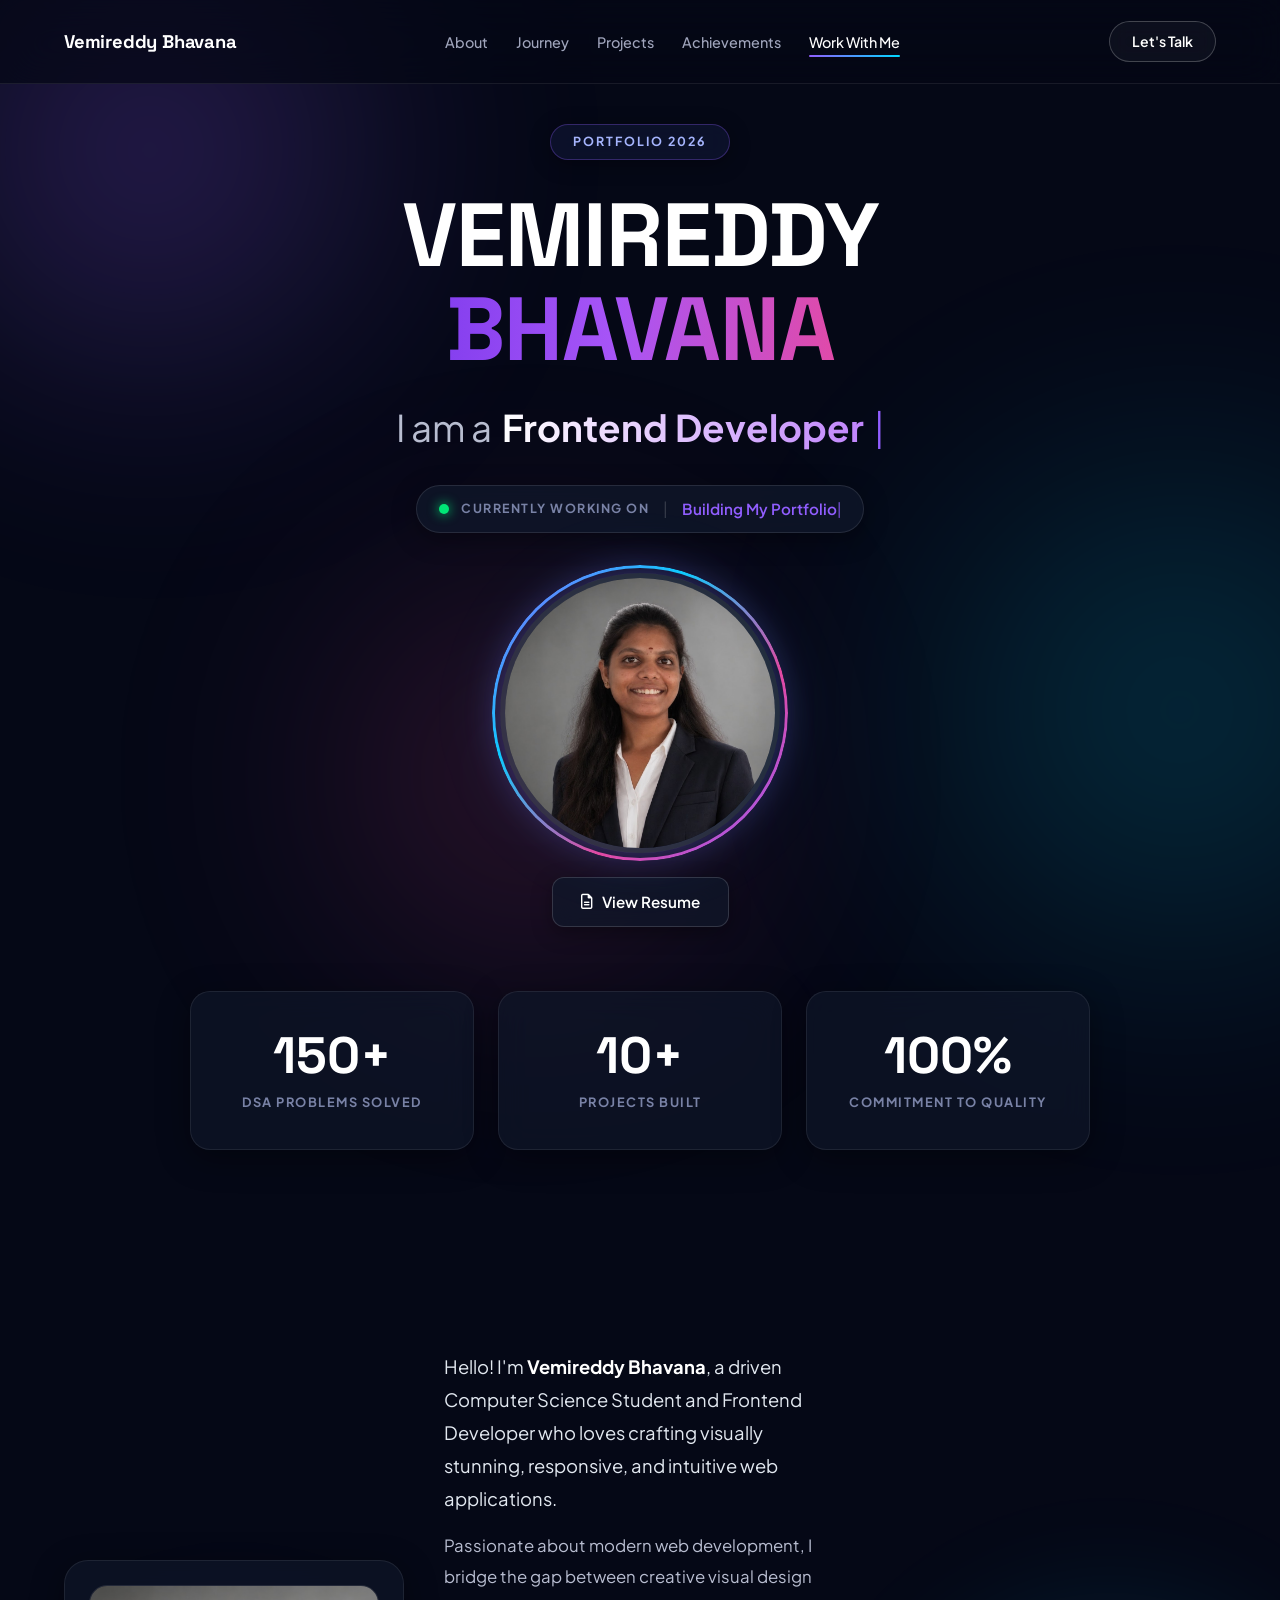
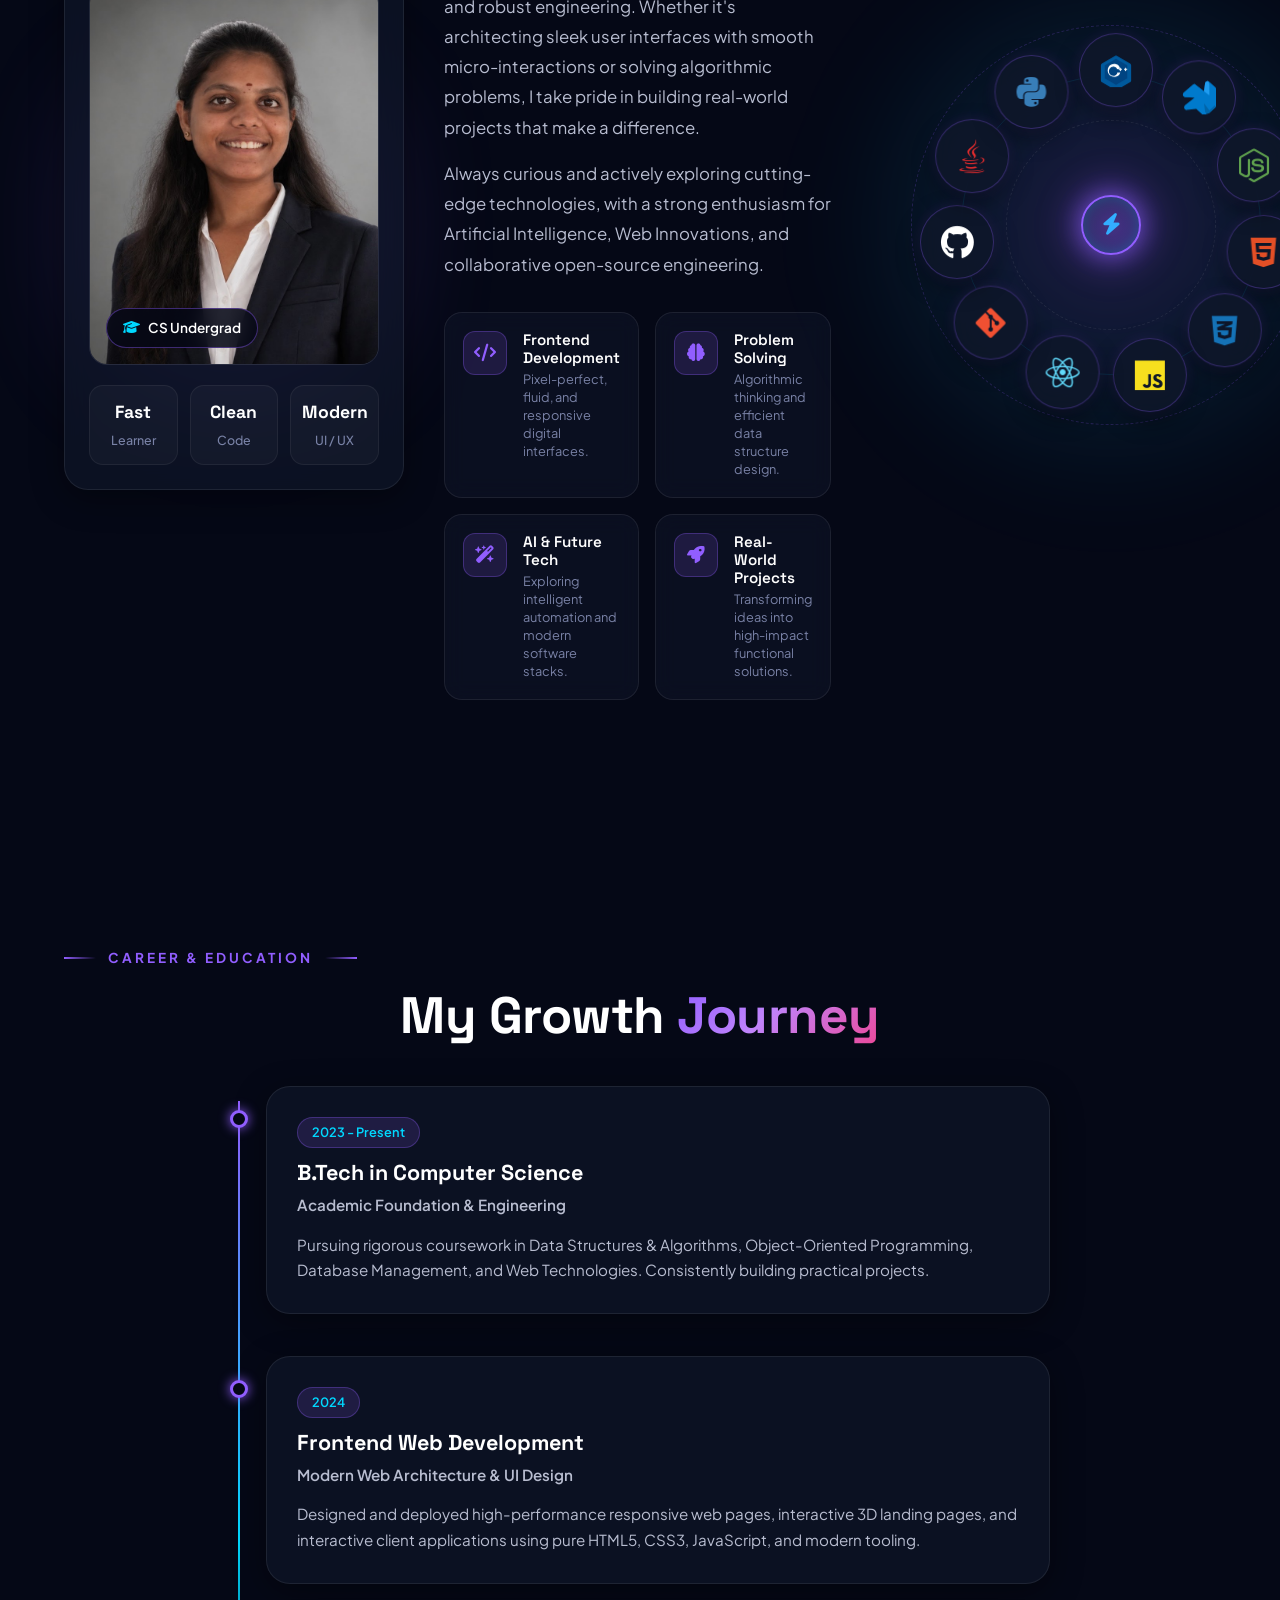
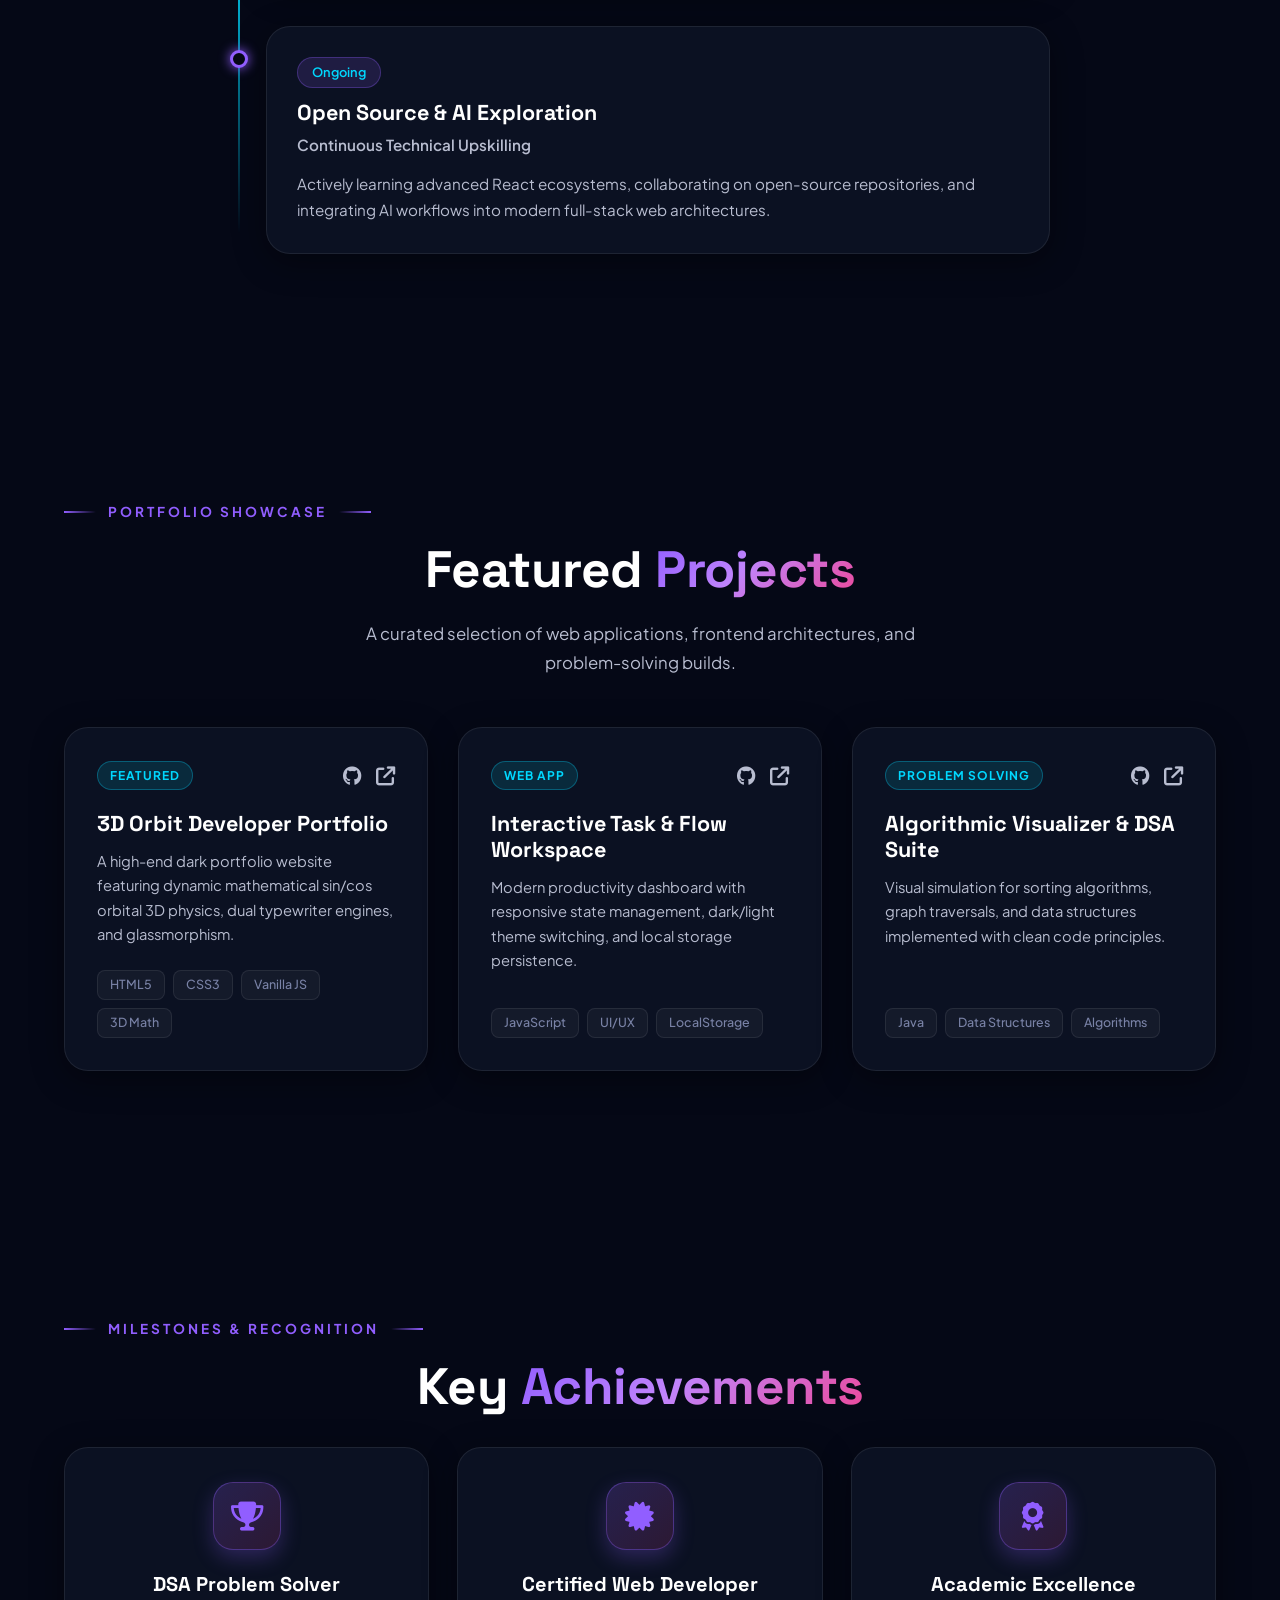
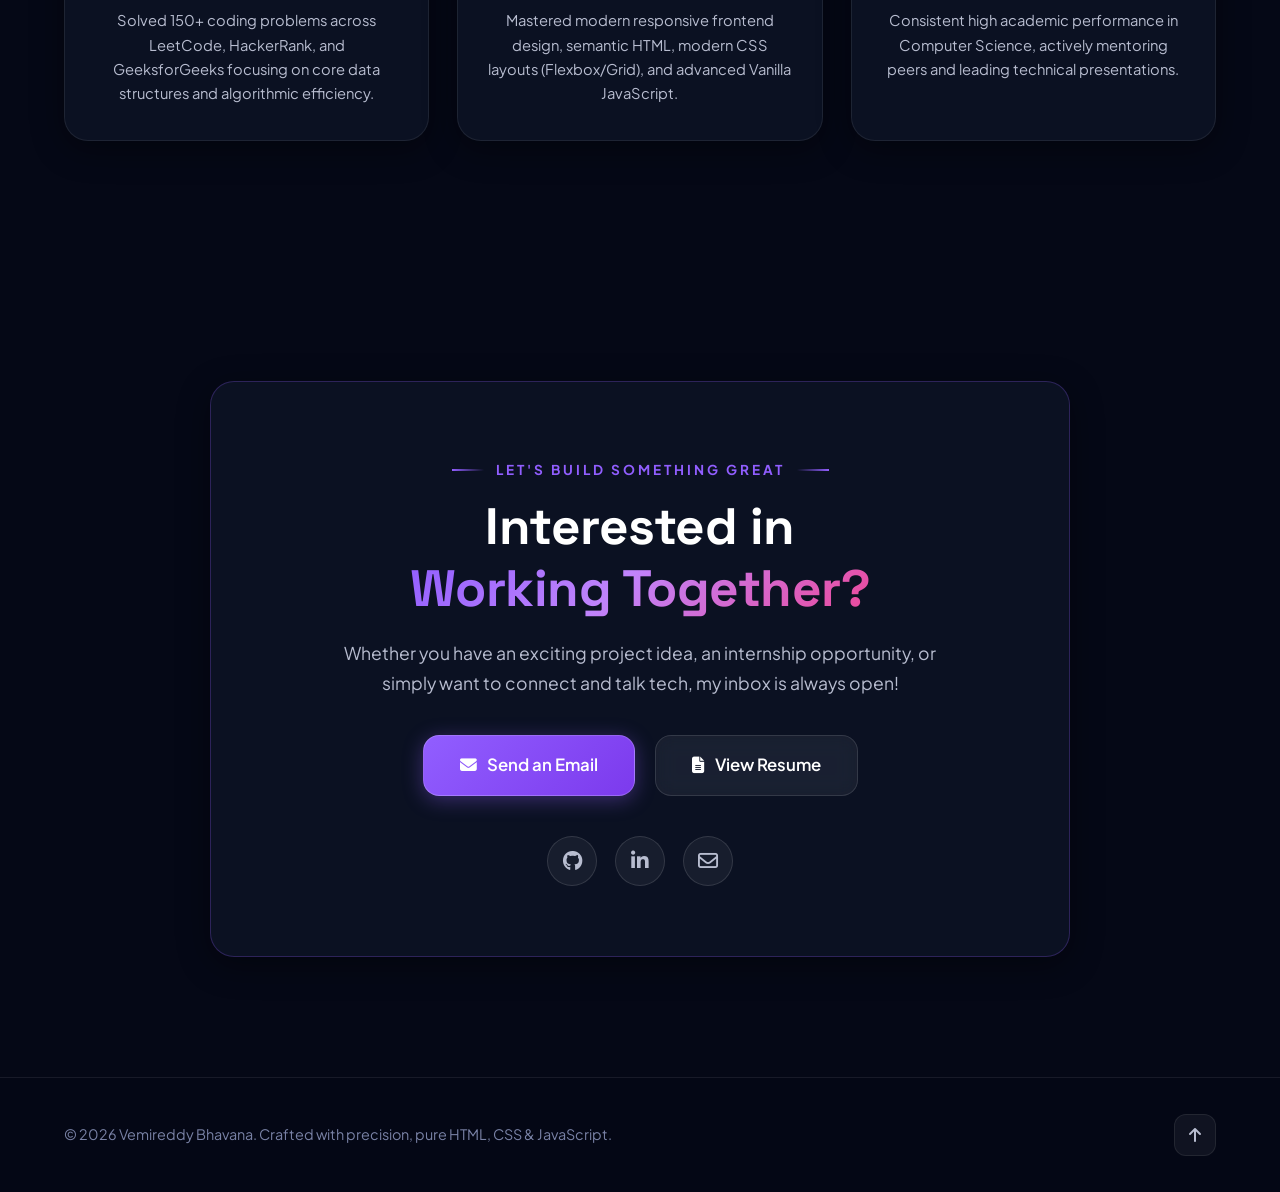
==== index.html @ ea4bc3b8 "feat: complete portfolio landing page with audit fixes - Premium dark-themed portfolio with glassmor" ====
<!DOCTYPE html>
<html lang="en">

<head>
    <meta charset="UTF-8">
    <meta name="viewport" content="width=device-width, initial-scale=1.0">
    <title>Vemireddy Bhavana | Frontend Developer & CS Student</title>
    <meta name="description" content="Portfolio of Vemireddy Bhavana - Frontend Developer, Problem Solver, and Computer Science Student specializing in modern, high-performance web experiences.">

    <!-- Google Fonts -->
    <link rel="preconnect" href="https://fonts.googleapis.com">
    <link rel="preconnect" href="https://fonts.gstatic.com" crossorigin>
    <link href="https://fonts.googleapis.com/css2?family=Plus+Jakarta+Sans:wght@300;400;500;600;700;800&family=Space+Grotesk:wght@500;600;700&display=swap" rel="stylesheet">

    <!-- Font Awesome 6 -->
    <link rel="stylesheet" href="https://cdnjs.cloudflare.com/ajax/libs/font-awesome/6.7.2/css/all.min.css">

    <!-- Main Stylesheet -->
    <link rel="stylesheet" href="style.css">
</head>

<body>
    <!-- Background Ambient Glow Blobs -->
    <div class="ambient-glow glow-1"></div>
    <div class="ambient-glow glow-2"></div>
    <div class="ambient-glow glow-3"></div>

    <!-- ==========================================
                    NAVBAR
    =========================================== -->
    <header class="header">
        <nav class="navbar">
            <div class="logo">
                <a href="#home" class="logo-name">Vemireddy Bhavana</a>
            </div>

            <button class="menu-toggle" id="menu-toggle" aria-label="Toggle Navigation">
                <span class="bar"></span>
                <span class="bar"></span>
                <span class="bar"></span>
            </button>

            <ul class="nav-links" id="nav-links">
                <li><a href="#about" class="nav-link">About</a></li>
                <li><a href="#journey" class="nav-link">Journey</a></li>
                <li><a href="#projects" class="nav-link">Projects</a></li>
                <li><a href="#achievements" class="nav-link">Achievements</a></li>
                <li><a href="#work" class="nav-link">Work With Me</a></li>
                <li class="mobile-cta"><a href="#contact" class="talk-btn">Let's Talk</a></li>
            </ul>

            <div class="nav-cta">
                <a href="#contact" class="talk-btn">Let's Talk</a>
            </div>
        </nav>
    </header>

    <main>
        <!-- ==========================================
                        HERO SECTION
        =========================================== -->
        <section class="hero" id="home">
            <div class="hero-container">
                <div class="hero-badge-pill">
                    <span>PORTFOLIO 2026</span>
                </div>

                <div class="hero-header">
                    <h1 class="hero-title">
                        VEMIREDDY
                        <span class="gradient-text">BHAVANA</span>
                    </h1>
                </div>

                <div class="hero-typing-wrapper">
                    <span class="typing-lead">I am a</span>
                    <span class="typing-target" id="hero-typing"></span>
                    <span class="cursor">|</span>
                </div>

                <!-- Animated Working On Badge -->
                <div class="status-badge">
                    <span class="status-pulse-dot"></span>
                    <span class="status-badge-title">CURRENTLY WORKING ON</span>
                    <span class="status-badge-divider">|</span>
                    <div class="status-badge-value">
                        <span id="status-typing"></span>
                        <span class="cursor-status">|</span>
                    </div>
                </div>

                <!-- Circular Profile with Ambient Glow & Floating Border -->
                <div class="hero-profile-container">
                    <div class="profile-halo"></div>
                    <div class="profile-ring"></div>
                    <div class="profile-avatar-wrapper">
                        <img src="images/profile.jpg" alt="Vemireddy Bhavana" class="hero-avatar">
                    </div>
                </div>

                <!-- View Resume CTA Button directly below profile photo -->
                <div class="resume-cta-wrap">
                    <a href="#about" class="btn-resume">
                        <i class="fa-regular fa-file-lines"></i>
                        <span>View Resume</span>
                    </a>
                </div>

                <!-- 3-Column Impact Metric Cards (Matching reference layout) -->
                <div class="impact-metrics-grid">
                    <div class="metric-card glass-card">
                        <h3 class="metric-number">150+</h3>
                        <p class="metric-label">DSA PROBLEMS SOLVED</p>
                    </div>
                    <div class="metric-card glass-card">
                        <h3 class="metric-number">10+</h3>
                        <p class="metric-label">PROJECTS BUILT</p>
                    </div>
                    <div class="metric-card glass-card">
                        <h3 class="metric-number">100%</h3>
                        <p class="metric-label">COMMITMENT TO QUALITY</p>
                    </div>
                </div>
            </div>
        </section>

        <!-- ==========================================
                        ABOUT SECTION
        =========================================== -->
        <section class="about section-padding" id="about">
            <div class="container">
                <div class="about-grid">

                    <!-- Left Column: Profile Card -->
                    <div class="about-visual">
                        <div class="about-card-glow"></div>
                        <div class="about-card glass-card">
                            <div class="about-image-wrapper">
                                <img src="images/profile.jpg" alt="Vemireddy Bhavana" class="about-img">
                                <div class="card-overlay-badge">
                                    <i class="fa-solid fa-graduation-cap"></i>
                                    <span>CS Undergrad</span>
                                </div>
                            </div>
                            <div class="about-quick-stats">
                                <div class="stat-pill">
                                    <span class="stat-num">Fast</span>
                                    <span class="stat-label">Learner</span>
                                </div>
                                <div class="stat-pill">
                                    <span class="stat-num">Clean</span>
                                    <span class="stat-label">Code</span>
                                </div>
                                <div class="stat-pill">
                                    <span class="stat-num">Modern</span>
                                    <span class="stat-label">UI / UX</span>
                                </div>
                            </div>
                        </div>
                    </div>

                    <!-- Center Column: Bio text (no heading labels) -->
                    <div class="about-info">
                        <div class="about-text-content">
                            <p class="lead-text">
                                Hello! I'm <strong class="text-white">Vemireddy Bhavana</strong>, a driven Computer Science Student and Frontend Developer who loves crafting visually stunning, responsive, and intuitive web applications.
                            </p>
                            <p>
                                Passionate about modern web development, I bridge the gap between creative visual design and robust engineering. Whether it's architecting sleek user interfaces with smooth micro-interactions or solving algorithmic problems, I take pride in building real-world projects that make a difference.
                            </p>
                            <p>
                                Always curious and actively exploring cutting-edge technologies, with a strong enthusiasm for Artificial Intelligence, Web Innovations, and collaborative open-source engineering.
                            </p>
                        </div>

                        <div class="about-cards-grid">
                            <div class="mini-feature-card">
                                <div class="feature-icon"><i class="fa-solid fa-code"></i></div>
                                <div class="feature-text">
                                    <h4>Frontend Development</h4>
                                    <p>Pixel-perfect, fluid, and responsive digital interfaces.</p>
                                </div>
                            </div>
                            <div class="mini-feature-card">
                                <div class="feature-icon"><i class="fa-solid fa-brain"></i></div>
                                <div class="feature-text">
                                    <h4>Problem Solving</h4>
                                    <p>Algorithmic thinking and efficient data structure design.</p>
                                </div>
                            </div>
                            <div class="mini-feature-card">
                                <div class="feature-icon"><i class="fa-solid fa-wand-magic-sparkles"></i></div>
                                <div class="feature-text">
                                    <h4>AI &amp; Future Tech</h4>
                                    <p>Exploring intelligent automation and modern software stacks.</p>
                                </div>
                            </div>
                            <div class="mini-feature-card">
                                <div class="feature-icon"><i class="fa-solid fa-rocket"></i></div>
                                <div class="feature-text">
                                    <h4>Real-World Projects</h4>
                                    <p>Transforming ideas into high-impact functional solutions.</p>
                                </div>
                            </div>
                        </div>
                    </div>

                    <!-- Right Column: 3D Tech Orbit Circle -->
                    <div class="about-orbit-col" id="skills">
                        <div class="orbit-stage" id="orbit-stage">
                            <div class="orbit-ambient-glow"></div>
                            <div class="orbit-ring-visual outer-ring"></div>
                            <div class="orbit-ring-visual middle-ring"></div>
                            <div class="orbit-ring-visual inner-ring"></div>

                            <div class="orbit-core">
                                <div class="core-pulsar"></div>
                                <div class="core-inner">
                                    <i class="fa-solid fa-bolt"></i>
                                </div>
                            </div>

                            <div class="orbit-track" id="orbit-track">
                                <div class="tech-icon" data-tech="HTML5" style="--brand-color: #E34F26;" aria-label="HTML5">
                                    <i class="fa-brands fa-html5"></i>
                                </div>
                                <div class="tech-icon" data-tech="CSS3" style="--brand-color: #1572B6;" aria-label="CSS3">
                                    <i class="fa-brands fa-css3-alt"></i>
                                </div>
                                <div class="tech-icon" data-tech="JavaScript" style="--brand-color: #F7DF1E;" aria-label="JavaScript">
                                    <i class="fa-brands fa-js"></i>
                                </div>
                                <div class="tech-icon" data-tech="React" style="--brand-color: #61DAFB;" aria-label="React">
                                    <i class="fa-brands fa-react"></i>
                                </div>
                                <div class="tech-icon" data-tech="Git" style="--brand-color: #F05032;" aria-label="Git">
                                    <i class="fa-brands fa-git-alt"></i>
                                </div>
                                <div class="tech-icon" data-tech="GitHub" style="--brand-color: #FFFFFF;" aria-label="GitHub">
                                    <i class="fa-brands fa-github"></i>
                                </div>
                                <div class="tech-icon" data-tech="Java" style="--brand-color: #EA2D2E;" aria-label="Java">
                                    <i class="fa-brands fa-java"></i>
                                </div>
                                <div class="tech-icon" data-tech="Python" style="--brand-color: #387EB8;" aria-label="Python">
                                    <i class="fa-brands fa-python"></i>
                                </div>
                                <div class="tech-icon" data-tech="C++" style="--brand-color: #00599C;" aria-label="C++">
                                    <svg class="custom-svg-icon" viewBox="0 0 128 128" width="32" height="32" fill="none">
                                        <path d="M117.5 39.5L67.5 10.6c-2.2-1.3-4.8-1.3-7 0L10.5 39.5c-2.2 1.3-3.5 3.6-3.5 6.1v57.8c0 2.5 1.3 4.8 3.5 6.1l50 28.9c1.1.6 2.3 1 3.5 1s2.4-.3 3.5-1l50-28.9c2.2-1.3 3.5-3.6 3.5-6.1V45.6c0-2.5-1.3-4.8-3.5-6.1z" fill="#00599C"/>
                                        <path d="M64 21.6l42.4 24.5v49L64 119.6 21.6 95.1v-49L64 21.6z" fill="#004482"/>
                                        <path d="M68.5 76.5c-1.8 4.2-5.5 7.4-10.2 8.7-6.9 1.9-14.2-.8-18.1-6.8-3.9-6-3.9-13.8 0-19.8 3.9-6 11.2-8.7 18.1-6.8 4.7 1.3 8.4 4.5 10.2 8.7h11.7C78 48.7 71.7 43.1 63.8 41.1 53.6 38.5 42.8 42.4 37 50.8c-5.8 8.4-5.8 19.6 0 28 5.8 8.4 16.6 12.3 26.8 9.7 7.9-2 14.2-7.6 16.4-15.4H68.5v-3.6h-.01.01z" fill="#FFFFFF"/>
                                        <path d="M86.5 59.5h-4.3v-4.3h-3.6v4.3h-4.3v3.6h4.3v4.3h3.6v-4.3h4.3v-3.6zm19.8 0H102v-4.3h-3.6v4.3h-4.3v3.6h4.3v4.3h3.6v-4.3h4.3v-3.6z" fill="#00599C"/>
                                        <path d="M86.5 59.5h-4.3v-4.3h-3.6v4.3h-4.3v3.6h4.3v4.3h3.6v-4.3h4.3v-3.6zm19.8 0H102v-4.3h-3.6v4.3h-4.3v3.6h4.3v4.3h3.6v-4.3h4.3v-3.6z" fill="#FFFFFF"/>
                                    </svg>
                                </div>
                                <div class="tech-icon" data-tech="VS Code" style="--brand-color: #007ACC;" aria-label="VS Code">
                                    <svg class="custom-svg-icon" viewBox="0 0 100 100" width="32" height="32">
                                        <path d="M72.2 97.4c2.8 1.4 6.2.7 8.2-1.6l17.3-15.9c2.1-1.9 3.3-4.6 3.3-7.4V27.5c0-2.8-1.2-5.5-3.3-7.4L80.4 4.2c-2-1.8-4.9-2.5-7.6-1.5-2.7.9-4.7 3.3-5 6.2L64.9 32 39.4 12.6c-2.3-1.7-5.5-1.6-7.7.3L5.3 35.8c-2.9 2.5-3.5 6.8-1.5 10 1.2 1.9 3.2 3.1 5.4 3.3L37.1 51 9.2 72.9c-2.8 2.2-3.8 6.1-2.4 9.4 1.4 3.3 4.9 5.3 8.5 4.8l26.4-3.5 23.2 21.3c2 1.8 4.7 2.6 7.3 2.5z" fill="#007ACC"/>
                                        <path d="M80.4 4.2c-2-1.8-4.9-2.5-7.6-1.5-2.7.9-4.7 3.3-5 6.2L64.9 32l15.5 12.3V11.6c0-2.8-1.2-5.5-3.3-7.4z" fill="#1F9CF0"/>
                                        <path d="M80.4 88.4L64.9 68l2.9 23.1c.3 2.9 2.3 5.3 5 6.2 2.7.9 5.6.3 7.6-1.5l17.3-15.9V72.5L80.4 88.4z" fill="#0065A9"/>
                                        <path d="M39.4 12.6c-2.3-1.7-5.5-1.6-7.7.3L5.3 35.8c-2.9 2.5-3.5 6.8-1.5 10 1.2 1.9 3.2 3.1 5.4 3.3L37.1 51 64.9 32 39.4 12.6z" fill="#007ACC" opacity="0.9"/>
                                    </svg>
                                </div>
                                <div class="tech-icon" data-tech="Node.js" style="--brand-color: #5FA04E;" aria-label="Node.js">
                                    <i class="fa-brands fa-node-js"></i>
                                </div>
                            </div>
                        </div>
                    </div>

                </div>
            </div>
        </section>

        <!-- ==========================================
                    EXPERIENCE SECTION
        =========================================== -->
        <section class="experience-section section-padding" id="journey">
            <div class="container">
                <div class="section-label centered">
                    <span class="label-line"></span>
                    <span>CAREER & EDUCATION</span>
                    <span class="label-line"></span>
                </div>
                <h2 class="section-heading text-center">
                    My Growth <span class="gradient-text">Journey</span>
                </h2>

                <div class="timeline">
                    <!-- Item 1 -->
                    <div class="timeline-item">
                        <div class="timeline-marker"></div>
                        <div class="timeline-content glass-card">
                            <span class="timeline-tag">2023 - Present</span>
                            <h3>B.Tech in Computer Science</h3>
                            <p class="timeline-role">Academic Foundation & Engineering</p>
                            <p>Pursuing rigorous coursework in Data Structures & Algorithms, Object-Oriented Programming, Database Management, and Web Technologies. Consistently building practical projects.</p>
                        </div>
                    </div>

                    <!-- Item 2 -->
                    <div class="timeline-item">
                        <div class="timeline-marker"></div>
                        <div class="timeline-content glass-card">
                            <span class="timeline-tag">2024</span>
                            <h3>Frontend Web Development</h3>
                            <p class="timeline-role">Modern Web Architecture & UI Design</p>
                            <p>Designed and deployed high-performance responsive web pages, interactive 3D landing pages, and interactive client applications using pure HTML5, CSS3, JavaScript, and modern tooling.</p>
                        </div>
                    </div>

                    <!-- Item 3 -->
                    <div class="timeline-item">
                        <div class="timeline-marker"></div>
                        <div class="timeline-content glass-card">
                            <span class="timeline-tag">Ongoing</span>
                            <h3>Open Source & AI Exploration</h3>
                            <p class="timeline-role">Continuous Technical Upskilling</p>
                            <p>Actively learning advanced React ecosystems, collaborating on open-source repositories, and integrating AI workflows into modern full-stack web architectures.</p>
                        </div>
                    </div>
                </div>
            </div>
        </section>

        <!-- ==========================================
                        PROJECTS SECTION
        =========================================== -->
        <section class="projects-section section-padding" id="projects">
            <div class="container">
                <div class="section-label centered">
                    <span class="label-line"></span>
                    <span>PORTFOLIO SHOWCASE</span>
                    <span class="label-line"></span>
                </div>
                <h2 class="section-heading text-center">
                    Featured <span class="gradient-text">Projects</span>
                </h2>
                <p class="section-desc text-center">
                    A curated selection of web applications, frontend architectures, and problem-solving builds.
                </p>

                <div class="projects-grid">
                    <!-- Project 1 -->
                    <div class="project-card glass-card">
                        <div class="project-header">
                            <div class="project-badge">Featured</div>
                            <div class="project-links">
                                <a href="https://github.com" target="_blank" rel="noopener" aria-label="GitHub Repository"><i class="fa-brands fa-github"></i></a>
                                <a href="#home" aria-label="Live Demo"><i class="fa-solid fa-arrow-up-right-from-square"></i></a>
                            </div>
                        </div>
                        <h3 class="project-title">3D Orbit Developer Portfolio</h3>
                        <p class="project-desc">
                            A high-end dark portfolio website featuring dynamic mathematical sin/cos orbital 3D physics, dual typewriter engines, and glassmorphism.
                        </p>
                        <div class="project-tags">
                            <span>HTML5</span>
                            <span>CSS3</span>
                            <span>Vanilla JS</span>
                            <span>3D Math</span>
                        </div>
                    </div>

                    <!-- Project 2 -->
                    <div class="project-card glass-card">
                        <div class="project-header">
                            <div class="project-badge">Web App</div>
                            <div class="project-links">
                                <a href="https://github.com" target="_blank" rel="noopener" aria-label="GitHub Repository"><i class="fa-brands fa-github"></i></a>
                                <a href="#contact" aria-label="Live Demo"><i class="fa-solid fa-arrow-up-right-from-square"></i></a>
                            </div>
                        </div>
                        <h3 class="project-title">Interactive Task & Flow Workspace</h3>
                        <p class="project-desc">
                            Modern productivity dashboard with responsive state management, dark/light theme switching, and local storage persistence.
                        </p>
                        <div class="project-tags">
                            <span>JavaScript</span>
                            <span>UI/UX</span>
                            <span>LocalStorage</span>
                        </div>
                    </div>

                    <!-- Project 3 -->
                    <div class="project-card glass-card">
                        <div class="project-header">
                            <div class="project-badge">Problem Solving</div>
                            <div class="project-links">
                                <a href="https://github.com" target="_blank" rel="noopener" aria-label="GitHub Repository"><i class="fa-brands fa-github"></i></a>
                                <a href="#contact" aria-label="Live Demo"><i class="fa-solid fa-arrow-up-right-from-square"></i></a>
                            </div>
                        </div>
                        <h3 class="project-title">Algorithmic Visualizer & DSA Suite</h3>
                        <p class="project-desc">
                            Visual simulation for sorting algorithms, graph traversals, and data structures implemented with clean code principles.
                        </p>
                        <div class="project-tags">
                            <span>Java</span>
                            <span>Data Structures</span>
                            <span>Algorithms</span>
                        </div>
                    </div>
                </div>
            </div>
        </section>

        <!-- ==========================================
                    ACHIEVEMENTS SECTION
        =========================================== -->
        <section class="achievements-section section-padding" id="achievements">
            <div class="container">
                <div class="section-label centered">
                    <span class="label-line"></span>
                    <span>MILESTONES & RECOGNITION</span>
                    <span class="label-line"></span>
                </div>
                <h2 class="section-heading text-center">
                    Key <span class="gradient-text">Achievements</span>
                </h2>

                <div class="achievements-grid">
                    <div class="achievement-card glass-card">
                        <div class="achievement-icon">
                            <i class="fa-solid fa-trophy"></i>
                        </div>
                        <h3>DSA Problem Solver</h3>
                        <p>Solved 150+ coding problems across LeetCode, HackerRank, and GeeksforGeeks focusing on core data structures and algorithmic efficiency.</p>
                    </div>

                    <div class="achievement-card glass-card">
                        <div class="achievement-icon">
                            <i class="fa-solid fa-certificate"></i>
                        </div>
                        <h3>Certified Web Developer</h3>
                        <p>Mastered modern responsive frontend design, semantic HTML, modern CSS layouts (Flexbox/Grid), and advanced Vanilla JavaScript.</p>
                    </div>

                    <div class="achievement-card glass-card">
                        <div class="achievement-icon">
                            <i class="fa-solid fa-award"></i>
                        </div>
                        <h3>Academic Excellence</h3>
                        <p>Consistent high academic performance in Computer Science, actively mentoring peers and leading technical presentations.</p>
                    </div>
                </div>
            </div>
        </section>

        <!-- ==========================================
                WORK WITH ME / CONTACT SECTION
        =========================================== -->
        <section class="contact-section section-padding" id="work">
            <div class="container" id="contact">
                <div class="contact-box glass-card">
                    <div class="contact-content text-center">
                        <div class="section-label centered">
                            <span class="label-line"></span>
                            <span>LET'S BUILD SOMETHING GREAT</span>
                            <span class="label-line"></span>
                        </div>
                        <h2 class="section-heading">
                            Interested in <span class="gradient-text">Working Together?</span>
                        </h2>
                        <p class="contact-desc">
                            Whether you have an exciting project idea, an internship opportunity, or simply want to connect and talk tech, my inbox is always open!
                        </p>

                        <div class="contact-action-group">
                            <a href="mailto:bhavana@example.com" class="btn btn-primary btn-large">
                                <i class="fa-solid fa-envelope"></i>
                                <span>Send an Email</span>
                            </a>
                            <a href="#about" class="btn btn-glass btn-large">
                                <i class="fa-solid fa-file-lines"></i>
                                <span>View Resume</span>
                            </a>
                        </div>

                        <div class="social-links-row">
                            <a href="https://github.com" target="_blank" rel="noopener" class="social-bubble" aria-label="GitHub">
                                <i class="fa-brands fa-github"></i>
                            </a>
                            <a href="https://linkedin.com" target="_blank" rel="noopener" class="social-bubble" aria-label="LinkedIn">
                                <i class="fa-brands fa-linkedin-in"></i>
                            </a>
                            <a href="mailto:bhavana@example.com" class="social-bubble" aria-label="Email">
                                <i class="fa-regular fa-envelope"></i>
                            </a>
                        </div>
                    </div>
                </div>
            </div>
        </section>
    </main>

    <!-- ==========================================
                        FOOTER
    =========================================== -->
    <footer class="footer">
        <div class="container footer-content">
            <p>&copy; 2026 Vemireddy Bhavana. Crafted with precision, pure HTML, CSS & JavaScript.</p>
            <a href="#home" class="back-to-top" aria-label="Back to Top">
                <i class="fa-solid fa-arrow-up"></i>
            </a>
        </div>
    </footer>

    <!-- JavaScript Application -->
    <script src="script.js"></script>
</body>

</html>
---- style.css ----
/* ==========================================================================
   TABLE OF CONTENTS:
   1. RESET & BASE STYLES
   2. DESIGN VARIABLES & TOKENS
   3. TYPOGRAPHY & UTILITIES
   4. AMBIENT BACKGROUND GLOWS
   5. FIXED GLASSMORPHISM NAVBAR
   6. HERO SECTION & TYPING EFFECTS
   7. CIRCULAR PROFILE & GLOW HALO
   8. ABOUT SECTION (TWO-COLUMN)
   9. STANDALONE TECH STACK ORBIT (PURE JS MATH)
   10. EXPERIENCE & TIMELINE
   11. PROJECTS SHOWCASE CARDS
   12. ACHIEVEMENTS SECTION
   13. WORK WITH ME / CONTACT
   14. FOOTER
   15. KEYFRAME ANIMATIONS
   16. RESPONSIVE BREAKPOINTS
   ========================================================================== */

/* ==========================================
   1. RESET & BASE STYLES
   ========================================== */
*, *::before, *::after {
    margin: 0;
    padding: 0;
    box-sizing: border-box;
    scroll-behavior: smooth;
}

html {
    font-size: 16px;
    scroll-padding-top: 90px;
    -webkit-font-smoothing: antialiased;
    -moz-osx-font-smoothing: grayscale;
}

body {
    font-family: 'Plus Jakarta Sans', sans-serif;
    background-color: var(--bg-main);
    color: var(--text-primary);
    overflow-x: hidden;
    position: relative;
    min-height: 100vh;
    line-height: 1.6;
}

/* ==========================================
   2. DESIGN VARIABLES & TOKENS
   ========================================== */
:root {
    /* Color Palette */
    --bg-main: #050816;
    --bg-surface: #0b0f26;
    --bg-card: rgba(16, 23, 42, 0.65);
    --bg-glass: rgba(13, 19, 43, 0.7);
    --bg-glass-hover: rgba(26, 35, 68, 0.75);

    /* Gradients & Accents */
    --accent-purple: #915EFF;
    --accent-purple-glow: rgba(145, 94, 255, 0.45);
    --accent-cyan: #00D8FF;
    --accent-pink: #EC4899;
    --accent-green: #10B981;
    --gradient-primary: linear-gradient(135deg, #915EFF 0%, #B388FF 50%, #00D8FF 100%);
    --gradient-purple-pink: linear-gradient(135deg, #915EFF 0%, #C084FC 45%, #EC4899 100%);
    --gradient-card-border: linear-gradient(135deg, rgba(145, 94, 255, 0.35), rgba(0, 216, 255, 0.1), rgba(255, 255, 255, 0.05));

    /* Typography */
    --font-heading: 'Space Grotesk', 'Plus Jakarta Sans', sans-serif;
    --font-body: 'Plus Jakarta Sans', sans-serif;
    --text-primary: #FFFFFF;
    --text-secondary: #B8BDD0;
    --text-muted: #7982A6;

    /* Borders & Shadows */
    --border-glass: rgba(255, 255, 255, 0.08);
    --border-highlight: rgba(145, 94, 255, 0.3);
    --shadow-glass: 0 8px 32px 0 rgba(0, 0, 0, 0.4);
    --shadow-glow: 0 0 40px rgba(145, 94, 255, 0.25);
    --shadow-card-hover: 0 20px 45px rgba(0, 0, 0, 0.5), 0 0 30px rgba(145, 94, 255, 0.2);

    /* Transitions & Dimensions */
    --transition-fast: 0.2s cubic-bezier(0.4, 0, 0.2, 1);
    --transition-smooth: 0.35s cubic-bezier(0.16, 1, 0.3, 1);
    --transition-slow: 0.6s cubic-bezier(0.16, 1, 0.3, 1);
    --container-max: 1240px;
    --nav-height: 84px;
}

/* ==========================================
   3. TYPOGRAPHY & UTILITIES
   ========================================== */
h1, h2, h3, h4, h5, h6 {
    font-family: var(--font-heading);
    color: var(--text-primary);
    line-height: 1.2;
}

p {
    color: var(--text-secondary);
}

a {
    text-decoration: none;
    color: inherit;
    transition: var(--transition-smooth);
}

.container {
    width: 90%;
    max-width: var(--container-max);
    margin: 0 auto;
}

.section-padding {
    padding: 120px 0;
    position: relative;
    z-index: 2;
}

.text-center {
    text-align: center;
}

.text-white {
    color: var(--text-primary);
}

.gradient-text {
    background: var(--gradient-purple-pink);
    -webkit-background-clip: text;
    -webkit-text-fill-color: transparent;
    display: inline-block;
}

.section-label {
    display: inline-flex;
    align-items: center;
    gap: 12px;
    font-size: 0.85rem;
    font-weight: 700;
    letter-spacing: 3px;
    text-transform: uppercase;
    color: var(--accent-purple);
    margin-bottom: 16px;
}

.section-label.centered {
    justify-content: center;
}

.label-line {
    width: 32px;
    height: 2px;
    background: linear-gradient(90deg, var(--accent-purple), transparent);
}

.section-label.centered .label-line:last-child {
    background: linear-gradient(-90deg, var(--accent-purple), transparent);
}

.section-heading {
    font-size: clamp(2rem, 4vw, 3.2rem);
    font-weight: 700;
    margin-bottom: 20px;
    letter-spacing: -0.5px;
}

.section-desc {
    font-size: 1.05rem;
    color: var(--text-secondary);
    max-width: 620px;
    margin: 0 auto 50px;
    line-height: 1.7;
}

.glass-card {
    background: var(--bg-card);
    backdrop-filter: blur(16px);
    -webkit-backdrop-filter: blur(16px);
    border: 1px solid var(--border-glass);
    border-radius: 24px;
    box-shadow: var(--shadow-glass);
    position: relative;
    transition: var(--transition-smooth);
}

.glass-card:hover {
    border-color: var(--border-highlight);
    box-shadow: var(--shadow-card-hover);
    transform: translateY(-5px);
}

/* Primary and Glass Buttons */
.btn {
    display: inline-flex;
    align-items: center;
    justify-content: center;
    gap: 10px;
    padding: 14px 30px;
    font-size: 0.95rem;
    font-weight: 600;
    border-radius: 14px;
    cursor: pointer;
    transition: var(--transition-smooth);
    position: relative;
    overflow: hidden;
}

.btn-primary {
    background: linear-gradient(135deg, #915EFF 0%, #7C3AED 100%);
    color: #ffffff;
    box-shadow: 0 4px 20px rgba(145, 94, 255, 0.35);
    border: 1px solid rgba(255, 255, 255, 0.2);
}

.btn-primary:hover {
    box-shadow: 0 8px 30px rgba(145, 94, 255, 0.55);
    transform: translateY(-3px) scale(1.02);
}

.btn-glass {
    background: rgba(255, 255, 255, 0.05);
    color: var(--text-primary);
    border: 1px solid rgba(255, 255, 255, 0.12);
    backdrop-filter: blur(10px);
}

.btn-glass:hover {
    background: rgba(255, 255, 255, 0.1);
    border-color: var(--accent-purple);
    transform: translateY(-3px);
}

.btn-large {
    padding: 16px 36px;
    font-size: 1.05rem;
    border-radius: 16px;
}

/* ==========================================
   4. AMBIENT BACKGROUND GLOWS
   ========================================== */
.ambient-glow {
    position: fixed;
    border-radius: 50%;
    filter: blur(120px);
    pointer-events: none;
    z-index: 0;
    opacity: 0.35;
}

.glow-1 {
    width: 600px;
    height: 600px;
    top: -150px;
    left: -150px;
    background: radial-gradient(circle, #915EFF 0%, transparent 70%);
}

.glow-2 {
    width: 700px;
    height: 700px;
    top: 40%;
    right: -250px;
    background: radial-gradient(circle, #00D8FF 0%, transparent 70%);
    opacity: 0.22;
}

.glow-3 {
    width: 550px;
    height: 550px;
    bottom: -150px;
    left: 20%;
    background: radial-gradient(circle, #EC4899 0%, transparent 70%);
    opacity: 0.25;
}

/* ==========================================
   5. FIXED GLASSMORPHISM NAVBAR
   ========================================== */
.header {
    position: fixed;
    top: 0;
    left: 0;
    width: 100%;
    height: var(--nav-height);
    background: rgba(5, 8, 22, 0.72);
    backdrop-filter: blur(20px);
    -webkit-backdrop-filter: blur(20px);
    border-bottom: 1px solid var(--border-glass);
    z-index: 1000;
    transition: var(--transition-smooth);
}

.header.scrolled {
    background: rgba(5, 8, 22, 0.88);
    box-shadow: 0 10px 30px rgba(0, 0, 0, 0.4);
    height: 74px;
}

.navbar {
    width: 90%;
    max-width: var(--container-max);
    height: 100%;
    margin: 0 auto;
    display: flex;
    justify-content: space-between;
    align-items: center;
}

/* Logo */
.logo a, .logo-name {
    font-size: 1.15rem;
    font-weight: 700;
    color: #ffffff;
    letter-spacing: -0.2px;
    font-family: var(--font-heading);
    white-space: nowrap;
    text-decoration: none;
}

/* Navigation Links */
.nav-links {
    display: flex;
    align-items: center;
    gap: 28px;
    list-style: none;
}

.nav-links a.nav-link {
    font-size: 0.9rem;
    font-weight: 500;
    color: #A0A5BC;
    position: relative;
    padding: 6px 0;
    transition: color var(--transition-fast);
}

.nav-links a.nav-link:hover,
.nav-links a.nav-link.active {
    color: #ffffff;
}

.nav-links a.nav-link::after {
    content: '';
    position: absolute;
    bottom: 0;
    left: 0;
    width: 0;
    height: 2px;
    background: linear-gradient(90deg, var(--accent-purple), var(--accent-cyan));
    border-radius: 2px;
    transition: var(--transition-smooth);
}

.nav-links a.nav-link:hover::after,
.nav-links a.nav-link.active::after {
    width: 100%;
}

.mobile-cta {
    display: none;
}

/* Talk Button in Navbar (Rounded pill outline matching reference) */
.talk-btn {
    display: inline-flex;
    align-items: center;
    justify-content: center;
    padding: 8px 22px;
    background: rgba(255, 255, 255, 0.04);
    color: #ffffff;
    font-size: 0.88rem;
    font-weight: 600;
    border: 1px solid rgba(255, 255, 255, 0.22);
    border-radius: 9999px;
    backdrop-filter: blur(10px);
    transition: var(--transition-smooth);
    white-space: nowrap;
}

.talk-btn:hover {
    background: rgba(255, 255, 255, 0.1);
    border-color: rgba(255, 255, 255, 0.55);
    box-shadow: 0 0 20px rgba(145, 94, 255, 0.35);
    transform: translateY(-2px);
}

/* Mobile Hamburger Toggle */
.menu-toggle {
    display: none;
    flex-direction: column;
    justify-content: space-between;
    width: 28px;
    height: 20px;
    background: transparent;
    border: none;
    cursor: pointer;
    z-index: 1100;
}

.menu-toggle .bar {
    width: 100%;
    height: 2.5px;
    background-color: #ffffff;
    border-radius: 2px;
    transition: var(--transition-smooth);
}

.menu-toggle.active .bar:nth-child(1) {
    transform: translateY(8.5px) rotate(45deg);
}

.menu-toggle.active .bar:nth-child(2) {
    opacity: 0;
}

.menu-toggle.active .bar:nth-child(3) {
    transform: translateY(-8.5px) rotate(-45deg);
}

/* ==========================================
   6. HERO SECTION & TYPING EFFECTS
   ========================================== */
.hero {
    min-height: 100vh;
    display: flex;
    align-items: center;
    justify-content: center;
    text-align: center;
    padding: calc(var(--nav-height) + 40px) 20px 80px;
    position: relative;
    z-index: 2;
}

.hero-container {
    width: 100%;
    max-width: 960px;
    margin: 0 auto;
    display: flex;
    flex-direction: column;
    align-items: center;
}

/* Hero Badge Pill */
.hero-badge-pill {
    display: inline-flex;
    align-items: center;
    justify-content: center;
    padding: 7px 22px;
    background: rgba(14, 20, 48, 0.75);
    border: 1px solid rgba(145, 94, 255, 0.3);
    border-radius: 9999px;
    font-size: 0.78rem;
    font-weight: 700;
    letter-spacing: 2px;
    color: #A5B4FC;
    margin-bottom: 28px;
    backdrop-filter: blur(12px);
    box-shadow: 0 4px 20px rgba(0, 0, 0, 0.35);
    text-transform: uppercase;
}

/* Hero Heading */
.hero-title {
    font-size: clamp(3rem, 7.2vw, 5.6rem);
    font-weight: 800;
    letter-spacing: -1px;
    line-height: 1.05;
    text-transform: uppercase;
    margin-bottom: 22px;
    color: #ffffff;
}

.hero-title .gradient-text {
    display: block;
    background: linear-gradient(90deg, #7C3AED 0%, #A855F7 45%, #EC4899 100%);
    -webkit-background-clip: text;
    -webkit-text-fill-color: transparent;
}

/* Typing Profession Line */
.hero-typing-wrapper {
    font-size: clamp(1.4rem, 3.2vw, 2.3rem);
    font-weight: 400;
    color: var(--text-secondary);
    display: flex;
    align-items: center;
    justify-content: center;
    gap: 10px;
    margin-bottom: 28px;
    min-height: 2.8rem;
}

.typing-lead {
    color: var(--text-secondary);
}

.typing-target {
    color: #ffffff;
    font-weight: 700;
    background: linear-gradient(90deg, #ffffff, #C084FC);
    -webkit-background-clip: text;
    -webkit-text-fill-color: transparent;
}

.cursor, .cursor-status {
    color: var(--accent-purple);
    font-weight: 300;
    animation: blinkCursor 0.8s infinite;
    user-select: none;
}

/* Currently Working On Badge */
.status-badge {
    display: inline-flex;
    align-items: center;
    gap: 12px;
    padding: 10px 22px;
    background: rgba(16, 23, 42, 0.8);
    border: 1px solid rgba(255, 255, 255, 0.1);
    border-radius: 50px;
    box-shadow: 0 6px 25px rgba(0, 0, 0, 0.35);
    margin-bottom: 40px;
    backdrop-filter: blur(12px);
    transition: var(--transition-smooth);
}

.status-badge:hover {
    border-color: rgba(145, 94, 255, 0.4);
    box-shadow: 0 0 20px rgba(145, 94, 255, 0.2);
}

.status-pulse-dot {
    width: 10px;
    height: 10px;
    border-radius: 50%;
    background-color: #00E676;
    box-shadow: 0 0 12px #00E676;
    animation: pulseDot 1.4s infinite ease-in-out;
}

.status-badge-title {
    font-size: 0.78rem;
    font-weight: 700;
    letter-spacing: 1.5px;
    color: var(--text-muted);
    text-transform: uppercase;
}

.status-badge-divider {
    color: rgba(255, 255, 255, 0.2);
    font-weight: 300;
    margin: 0 2px;
}

.status-badge-value {
    font-size: 0.95rem;
    font-weight: 600;
    color: var(--accent-purple);
    display: flex;
    align-items: center;
}

/* ==========================================
   7. CIRCULAR PROFILE & GLOW HALO
   ========================================== */
.hero-profile-container {
    position: relative;
    width: 280px;
    height: 280px;
    margin-bottom: 24px;
    display: flex;
    align-items: center;
    justify-content: center;
    animation: floatSlow 6s ease-in-out infinite;
}

.profile-halo {
    position: absolute;
    width: 330px;
    height: 330px;
    border-radius: 50%;
    background: radial-gradient(circle, rgba(145, 94, 255, 0.35) 0%, rgba(0, 216, 255, 0.12) 50%, transparent 70%);
    filter: blur(28px);
    z-index: 1;
    animation: pulseGlow 4s ease-in-out infinite alternate;
}

.profile-ring {
    position: absolute;
    inset: -8px;
    border-radius: 50%;
    padding: 3px;
    background: linear-gradient(135deg, #915EFF, #00D8FF, #EC4899, #915EFF);
    -webkit-mask: linear-gradient(#fff 0 0) content-box, linear-gradient(#fff 0 0);
    -webkit-mask-composite: xor;
    mask-composite: exclude;
    animation: rotateRing 8s linear infinite;
    z-index: 2;
}

.profile-avatar-wrapper {
    position: relative;
    width: 100%;
    height: 100%;
    border-radius: 50%;
    overflow: hidden;
    z-index: 3;
    border: 5px solid rgba(255, 255, 255, 0.1);
    box-shadow: 0 0 35px rgba(145, 94, 255, 0.3);
    transition: var(--transition-smooth);
}

.hero-avatar {
    width: 100%;
    height: 100%;
    object-fit: cover;
    object-position: center top;
    display: block;
    transition: transform var(--transition-slow);
}

.hero-profile-container:hover .hero-avatar {
    transform: scale(1.06);
}

/* View Resume Button (Matching Reference) */
.resume-cta-wrap {
    margin-bottom: 54px;
}

.btn-resume {
    display: inline-flex;
    align-items: center;
    gap: 10px;
    padding: 12px 28px;
    background: rgba(16, 23, 42, 0.75);
    color: #ffffff;
    border: 1px solid rgba(255, 255, 255, 0.15);
    border-radius: 12px;
    font-size: 0.95rem;
    font-weight: 600;
    backdrop-filter: blur(12px);
    box-shadow: 0 6px 20px rgba(0, 0, 0, 0.35);
    transition: var(--transition-smooth);
}

.btn-resume:hover {
    background: rgba(145, 94, 255, 0.15);
    border-color: var(--accent-purple);
    box-shadow: 0 0 25px rgba(145, 94, 255, 0.35);
    transform: translateY(-3px);
}

/* 3-Column Impact Metric Cards (Matching Reference Screenshot) */
.impact-metrics-grid {
    display: grid;
    grid-template-columns: repeat(3, 1fr);
    gap: 24px;
    width: 100%;
    max-width: 900px;
    margin-top: 10px;
}

.metric-card {
    padding: 36px 24px;
    text-align: center;
    background: rgba(16, 23, 42, 0.65);
    border: 1px solid rgba(255, 255, 255, 0.08);
    border-radius: 20px;
    backdrop-filter: blur(16px);
    transition: var(--transition-smooth);
}

.metric-card:hover {
    border-color: rgba(145, 94, 255, 0.4);
    transform: translateY(-4px);
    box-shadow: 0 16px 35px rgba(0, 0, 0, 0.5), 0 0 25px rgba(145, 94, 255, 0.2);
}

.metric-number {
    font-size: clamp(2.4rem, 4vw, 3.2rem);
    font-weight: 800;
    color: #ffffff;
    font-family: var(--font-heading);
    line-height: 1.1;
    margin-bottom: 8px;
}

.metric-label {
    font-size: 0.8rem;
    font-weight: 700;
    letter-spacing: 1.5px;
    color: var(--text-muted);
    text-transform: uppercase;
}

/* ==========================================
   8. ABOUT SECTION (THREE-COLUMN: Profile | Bio | Orbit)
   ========================================== */
.about-grid {
    display: grid;
    grid-template-columns: 340px 1fr 480px;
    gap: 40px;
    align-items: center;
}

/* Right column: orbit container */
.about-orbit-col {
    display: flex;
    align-items: center;
    justify-content: center;
    position: relative;
}

/* Override orbit-stage size for inline about placement */
.about-orbit-col .orbit-stage {
    width: 460px;
    height: 460px;
    margin: 0;
}

.about-orbit-col .outer-ring {
    width: 400px;
    height: 400px;
}

.about-orbit-col .middle-ring {
    width: 300px;
    height: 300px;
}

.about-orbit-col .inner-ring {
    width: 210px;
    height: 210px;
}

.about-visual {
    position: relative;
}

.about-card-glow {
    position: absolute;
    inset: -20px;
    background: radial-gradient(circle, rgba(145, 94, 255, 0.25), transparent 70%);
    filter: blur(40px);
    z-index: 0;
}

.about-card {
    padding: 24px;
    z-index: 1;
    overflow: hidden;
}

.about-image-wrapper {
    position: relative;
    width: 100%;
    height: 380px;
    border-radius: 18px;
    overflow: hidden;
    border: 1px solid rgba(255, 255, 255, 0.1);
}

.about-img {
    width: 100%;
    height: 100%;
    object-fit: cover;
    object-position: center top;
    transition: transform var(--transition-slow);
}

.about-card:hover .about-img {
    transform: scale(1.04);
}

.card-overlay-badge {
    position: absolute;
    bottom: 16px;
    left: 16px;
    display: inline-flex;
    align-items: center;
    gap: 8px;
    background: rgba(5, 8, 22, 0.85);
    border: 1px solid rgba(145, 94, 255, 0.4);
    padding: 8px 16px;
    border-radius: 50px;
    color: #ffffff;
    font-size: 0.85rem;
    font-weight: 600;
    backdrop-filter: blur(10px);
}

.card-overlay-badge i {
    color: var(--accent-cyan);
}

.about-quick-stats {
    display: grid;
    grid-template-columns: repeat(3, 1fr);
    gap: 12px;
    margin-top: 20px;
}

.stat-pill {
    background: rgba(255, 255, 255, 0.03);
    border: 1px solid rgba(255, 255, 255, 0.06);
    border-radius: 14px;
    padding: 12px 10px;
    text-align: center;
    transition: var(--transition-smooth);
}

.stat-pill:hover {
    background: rgba(145, 94, 255, 0.1);
    border-color: rgba(145, 94, 255, 0.3);
}

.stat-num {
    display: block;
    font-size: 1.1rem;
    font-weight: 700;
    color: #ffffff;
    font-family: var(--font-heading);
}

.stat-label {
    font-size: 0.78rem;
    color: var(--text-muted);
    font-weight: 500;
}

/* About Right Column Info */
.about-text-content {
    margin-bottom: 32px;
}

.about-text-content p {
    font-size: 1.05rem;
    line-height: 1.8;
    margin-bottom: 16px;
    color: var(--text-secondary);
}

.about-text-content .lead-text {
    font-size: 1.15rem;
    color: #E2E8F0;
}

.about-cards-grid {
    display: grid;
    grid-template-columns: repeat(2, 1fr);
    gap: 16px;
}

.mini-feature-card {
    display: flex;
    gap: 16px;
    padding: 18px;
    background: rgba(16, 23, 42, 0.5);
    border: 1px solid var(--border-glass);
    border-radius: 18px;
    backdrop-filter: blur(10px);
    transition: var(--transition-smooth);
}

.mini-feature-card:hover {
    border-color: var(--border-highlight);
    background: rgba(16, 23, 42, 0.85);
    transform: translateY(-3px);
}

.feature-icon {
    width: 44px;
    height: 44px;
    border-radius: 12px;
    background: rgba(145, 94, 255, 0.15);
    border: 1px solid rgba(145, 94, 255, 0.3);
    color: var(--accent-purple);
    display: flex;
    align-items: center;
    justify-content: center;
    font-size: 1.1rem;
    flex-shrink: 0;
}

.feature-text h4 {
    font-size: 0.95rem;
    font-weight: 600;
    margin-bottom: 4px;
}

.feature-text p {
    font-size: 0.8rem;
    color: var(--text-muted);
    line-height: 1.4;
}

/* ==========================================
   9. STANDALONE TECH STACK ORBIT (PURE JS MATH)
   ========================================== */
.tech-orbit-section {
    position: relative;
    overflow: hidden;
    padding-top: 80px;
    padding-bottom: 120px;
}

/* 3D Orbit Perspective Stage */
.orbit-stage {
    position: relative;
    width: 600px;
    height: 600px;
    margin: 40px auto 0;
    perspective: 1200px;
    transform-style: preserve-3d;
    display: flex;
    align-items: center;
    justify-content: center;
}

.orbit-ambient-glow {
    position: absolute;
    width: 520px;
    height: 520px;
    border-radius: 50%;
    background: radial-gradient(circle, rgba(145, 94, 255, 0.22) 0%, rgba(0, 216, 255, 0.08) 50%, transparent 75%);
    filter: blur(50px);
    z-index: 1;
    pointer-events: none;
    animation: pulseGlow 5s infinite alternate ease-in-out;
}

/* Visual Concentric Orbital Rings (Background Guidelines) */
.orbit-ring-visual {
    position: absolute;
    border-radius: 50%;
    pointer-events: none;
    z-index: 2;
    transition: transform var(--transition-fast);
}

.outer-ring {
    width: 470px;
    height: 470px;
    border: 1.5px dashed rgba(145, 94, 255, 0.22);
    animation: rotateRingSlow 45s linear infinite reverse;
}

.middle-ring {
    width: 360px;
    height: 360px;
    border: 1px solid rgba(0, 216, 255, 0.12);
}

.inner-ring {
    width: 250px;
    height: 250px;
    border: 1px dashed rgba(255, 255, 255, 0.08);
    animation: rotateRingSlow 30s linear infinite;
}

/* Glowing Orbital Center Core */
.orbit-core {
    position: absolute;
    width: 90px;
    height: 90px;
    border-radius: 50%;
    display: flex;
    align-items: center;
    justify-content: center;
    z-index: 10;
    pointer-events: none;
}

.core-pulsar {
    position: absolute;
    inset: -12px;
    border-radius: 50%;
    background: radial-gradient(circle, rgba(145, 94, 255, 0.5), transparent 70%);
    filter: blur(14px);
    animation: pulseDot 2s infinite ease-in-out;
}

.core-inner {
    width: 60px;
    height: 60px;
    border-radius: 50%;
    background: linear-gradient(135deg, #10172A, #1E1B4B);
    border: 2px solid var(--accent-purple);
    color: var(--accent-cyan);
    display: flex;
    align-items: center;
    justify-content: center;
    font-size: 1.35rem;
    box-shadow: 0 0 25px rgba(145, 94, 255, 0.6), inset 0 0 15px rgba(0, 216, 255, 0.3);
}

/* Orbit Track (Managed entirely by JS 3D perspective transforms) */
.orbit-track {
    position: absolute;
    width: 100%;
    height: 100%;
    top: 0;
    left: 0;
    transform-style: preserve-3d;
    z-index: 5;
    will-change: transform;
}

/* Individual Tech Icon Capsules */
/* NOTE: Strictly NO manual grid or row/column CSS. Coordinates are dynamically set by JS sin/cos math! */
.tech-icon {
    position: absolute;
    top: 50%;
    left: 50%;
    width: 74px;
    height: 74px;
    border-radius: 50%;
    background: rgba(15, 23, 42, 0.85);
    border: 1.5px solid rgba(145, 94, 255, 0.3);
    backdrop-filter: blur(12px);
    -webkit-backdrop-filter: blur(12px);
    display: flex;
    align-items: center;
    justify-content: center;
    cursor: pointer;
    box-shadow: 0 8px 24px rgba(0, 0, 0, 0.45), 0 0 15px rgba(145, 94, 255, 0.15);
    transition: border-color var(--transition-fast), box-shadow var(--transition-fast), background var(--transition-fast);
    z-index: 6;
    will-change: transform;
}

/* Icon internal icons and svgs */
.tech-icon i {
    font-size: 34px;
    color: var(--brand-color, #ffffff);
    transition: transform var(--transition-smooth), filter var(--transition-smooth);
    pointer-events: none;
}

.tech-icon .custom-svg-icon {
    width: 34px;
    height: 34px;
    pointer-events: none;
    transition: transform var(--transition-smooth), filter var(--transition-smooth);
}

/* Dynamic Tooltip on Hover */
.tech-icon::after {
    content: attr(data-tech);
    position: absolute;
    bottom: -32px;
    left: 50%;
    transform: translateX(-50%) translateY(5px);
    background: rgba(5, 8, 22, 0.95);
    border: 1px solid var(--brand-color, var(--accent-purple));
    color: #ffffff;
    font-size: 0.75rem;
    font-weight: 600;
    padding: 3px 10px;
    border-radius: 6px;
    white-space: nowrap;
    opacity: 0;
    visibility: hidden;
    pointer-events: none;
    transition: var(--transition-fast);
    box-shadow: 0 4px 15px rgba(0, 0, 0, 0.5);
    z-index: 20;
}

.tech-icon:hover::after {
    opacity: 1;
    visibility: visible;
    transform: translateX(-50%) translateY(0);
}

/* Interactive Hover States */
.tech-icon:hover {
    border-color: var(--brand-color, var(--accent-purple));
    background: rgba(26, 35, 68, 0.95);
    box-shadow: 0 0 25px var(--brand-color, var(--accent-purple)), 0 0 45px rgba(145, 94, 255, 0.35);
    z-index: 25;
}

.tech-icon:hover i,
.tech-icon:hover .custom-svg-icon {
    transform: scale(1.18);
    filter: drop-shadow(0 0 8px var(--brand-color));
}

/* ==========================================
   10. EXPERIENCE & TIMELINE
   ========================================== */
.timeline {
    max-width: 820px;
    margin: 40px auto 0;
    position: relative;
    padding-left: 36px;
}

.timeline::before {
    content: '';
    position: absolute;
    left: 8px;
    top: 15px;
    bottom: 20px;
    width: 2px;
    background: linear-gradient(180deg, var(--accent-purple) 0%, var(--accent-cyan) 60%, transparent 100%);
}

.timeline-item {
    position: relative;
    margin-bottom: 42px;
}

.timeline-item:last-child {
    margin-bottom: 0;
}

.timeline-marker {
    position: absolute;
    left: -36px;
    top: 24px;
    width: 18px;
    height: 18px;
    border-radius: 50%;
    background: #050816;
    border: 3px solid var(--accent-purple);
    box-shadow: 0 0 12px var(--accent-purple);
    z-index: 2;
}

.timeline-content {
    padding: 30px;
}

.timeline-tag {
    display: inline-block;
    padding: 4px 14px;
    background: rgba(145, 94, 255, 0.15);
    border: 1px solid rgba(145, 94, 255, 0.3);
    border-radius: 50px;
    font-size: 0.8rem;
    font-weight: 600;
    color: var(--accent-cyan);
    margin-bottom: 12px;
}

.timeline-content h3 {
    font-size: 1.35rem;
    font-weight: 700;
    margin-bottom: 6px;
}

.timeline-role {
    font-size: 0.95rem;
    color: var(--accent-purple);
    font-weight: 600;
    margin-bottom: 14px;
}

.timeline-content p {
    font-size: 0.95rem;
    color: var(--text-secondary);
    line-height: 1.7;
}

/* ==========================================
   11. PROJECTS SHOWCASE CARDS
   ========================================== */
.projects-grid {
    display: grid;
    grid-template-columns: repeat(auto-fit, minmax(320px, 1fr));
    gap: 30px;
    margin-top: 20px;
}

.project-card {
    padding: 32px;
    display: flex;
    flex-direction: column;
    justify-content: space-between;
}

.project-header {
    display: flex;
    justify-content: space-between;
    align-items: center;
    margin-bottom: 20px;
}

.project-badge {
    font-size: 0.75rem;
    font-weight: 700;
    text-transform: uppercase;
    letter-spacing: 1px;
    padding: 4px 12px;
    border-radius: 20px;
    background: rgba(0, 216, 255, 0.12);
    border: 1px solid rgba(0, 216, 255, 0.3);
    color: var(--accent-cyan);
}

.project-links {
    display: flex;
    gap: 14px;
}

.project-links a {
    color: var(--text-secondary);
    font-size: 1.2rem;
    transition: var(--transition-fast);
}

.project-links a:hover {
    color: var(--accent-purple);
    transform: translateY(-2px);
}

.project-title {
    font-size: 1.35rem;
    font-weight: 700;
    margin-bottom: 12px;
    transition: var(--transition-fast);
}

.project-card:hover .project-title {
    color: var(--accent-purple);
}

.project-desc {
    font-size: 0.92rem;
    color: var(--text-secondary);
    line-height: 1.65;
    margin-bottom: 24px;
    flex-grow: 1;
}

.project-tags {
    display: flex;
    flex-wrap: wrap;
    gap: 8px;
}

.project-tags span {
    font-size: 0.78rem;
    font-weight: 500;
    color: var(--text-muted);
    background: rgba(255, 255, 255, 0.04);
    border: 1px solid rgba(255, 255, 255, 0.08);
    padding: 4px 12px;
    border-radius: 8px;
}

/* ==========================================
   12. ACHIEVEMENTS SECTION
   ========================================== */
.achievements-grid {
    display: grid;
    grid-template-columns: repeat(auto-fit, minmax(300px, 1fr));
    gap: 28px;
    margin-top: 30px;
}

.achievement-card {
    padding: 34px 28px;
    text-align: center;
}

.achievement-icon {
    width: 68px;
    height: 68px;
    border-radius: 20px;
    background: linear-gradient(135deg, rgba(145, 94, 255, 0.2), rgba(236, 72, 153, 0.15));
    border: 1px solid rgba(145, 94, 255, 0.35);
    color: var(--accent-purple);
    font-size: 1.8rem;
    display: flex;
    align-items: center;
    justify-content: center;
    margin: 0 auto 22px;
    box-shadow: 0 8px 20px rgba(145, 94, 255, 0.25);
    transition: var(--transition-smooth);
}

.achievement-card:hover .achievement-icon {
    transform: scale(1.1) rotate(6deg);
    border-color: var(--accent-pink);
    color: var(--accent-pink);
}

.achievement-card h3 {
    font-size: 1.25rem;
    font-weight: 700;
    margin-bottom: 12px;
}

.achievement-card p {
    font-size: 0.92rem;
    color: var(--text-secondary);
    line-height: 1.65;
}

/* ==========================================
   13. WORK WITH ME / CONTACT
   ========================================== */
.contact-box {
    padding: 70px 40px;
    max-width: 860px;
    margin: 0 auto;
    border: 1px solid rgba(145, 94, 255, 0.25);
}

.contact-desc {
    font-size: 1.1rem;
    color: var(--text-secondary);
    max-width: 600px;
    margin: 0 auto 36px;
    line-height: 1.7;
}

.contact-action-group {
    display: flex;
    gap: 20px;
    justify-content: center;
    flex-wrap: wrap;
    margin-bottom: 40px;
}

.social-links-row {
    display: flex;
    justify-content: center;
    gap: 18px;
}

.social-bubble {
    width: 50px;
    height: 50px;
    border-radius: 50%;
    background: rgba(255, 255, 255, 0.05);
    border: 1px solid rgba(255, 255, 255, 0.12);
    display: flex;
    align-items: center;
    justify-content: center;
    font-size: 1.25rem;
    color: var(--text-secondary);
    transition: var(--transition-smooth);
}

.social-bubble:hover {
    color: #ffffff;
    background: var(--accent-purple);
    border-color: var(--accent-purple);
    transform: translateY(-4px);
    box-shadow: 0 0 20px rgba(145, 94, 255, 0.5);
}

/* ==========================================
   14. FOOTER
   ========================================== */
.footer {
    border-top: 1px solid var(--border-glass);
    padding: 36px 0;
    background: rgba(5, 8, 22, 0.9);
    position: relative;
    z-index: 2;
}

.footer-content {
    display: flex;
    justify-content: space-between;
    align-items: center;
    flex-wrap: wrap;
    gap: 20px;
}

.footer-content p {
    font-size: 0.9rem;
    color: var(--text-muted);
}

.back-to-top {
    width: 42px;
    height: 42px;
    border-radius: 12px;
    background: rgba(255, 255, 255, 0.05);
    border: 1px solid var(--border-glass);
    display: flex;
    align-items: center;
    justify-content: center;
    color: var(--text-secondary);
    transition: var(--transition-smooth);
}

.back-to-top:hover {
    background: var(--accent-purple);
    color: #ffffff;
    transform: translateY(-3px);
}

/* ==========================================
   15. KEYFRAME ANIMATIONS
   ========================================== */
@keyframes blinkCursor {
    0%, 100% { opacity: 1; }
    50% { opacity: 0; }
}

@keyframes pulseDot {
    0% { transform: scale(1); opacity: 0.8; }
    50% { transform: scale(1.35); opacity: 1; }
    100% { transform: scale(1); opacity: 0.8; }
}

@keyframes pulseGlow {
    0% { transform: scale(0.96); opacity: 0.5; }
    100% { transform: scale(1.06); opacity: 0.9; }
}

@keyframes rotateRing {
    0% { transform: rotate(0deg); }
    100% { transform: rotate(360deg); }
}

@keyframes rotateRingSlow {
    0% { transform: rotate(0deg); }
    100% { transform: rotate(360deg); }
}

@keyframes floatSlow {
    0% { transform: translateY(0px); }
    50% { transform: translateY(-14px); }
    100% { transform: translateY(0px); }
}

/* ==========================================
   16. RESPONSIVE BREAKPOINTS
   ========================================== */
@media (max-width: 1024px) {
    .about-grid {
        grid-template-columns: 1fr;
        gap: 50px;
    }

    .about-visual {
        max-width: 440px;
        margin: 0 auto;
    }

    .orbit-stage {
        width: 520px;
        height: 520px;
    }

    .outer-ring {
        width: 420px;
        height: 420px;
    }

    .middle-ring {
        width: 320px;
        height: 320px;
    }
}

@media (max-width: 768px) {
    :root {
        --nav-height: 74px;
    }

    .nav-cta {
        display: none;
    }

    .menu-toggle {
        display: flex;
    }

    .nav-links {
        position: fixed;
        top: var(--nav-height);
        left: 0;
        width: 100%;
        background: rgba(5, 8, 22, 0.96);
        backdrop-filter: blur(24px);
        -webkit-backdrop-filter: blur(24px);
        flex-direction: column;
        gap: 22px;
        padding: 36px 20px;
        border-bottom: 1px solid var(--border-glass);
        transform: translateY(-120%);
        opacity: 0;
        visibility: hidden;
        transition: var(--transition-smooth);
    }

    .nav-links.active {
        transform: translateY(0);
        opacity: 1;
        visibility: visible;
        box-shadow: 0 20px 40px rgba(0, 0, 0, 0.7);
    }

    .mobile-cta {
        display: block;
        width: 100%;
        text-align: center;
        margin-top: 10px;
    }

    .mobile-cta .talk-btn {
        width: 100%;
        justify-content: center;
        padding: 12px;
    }

    .hero {
        padding-top: calc(var(--nav-height) + 20px);
    }

    .hero-profile-container {
        width: 230px;
        height: 230px;
    }

    .profile-halo {
        width: 270px;
        height: 270px;
    }

    .orbit-stage {
        width: 420px;
        height: 420px;
    }

    .outer-ring {
        width: 350px;
        height: 350px;
    }

    .middle-ring {
        width: 260px;
        height: 260px;
    }

    .tech-icon {
        width: 62px;
        height: 62px;
    }

    .tech-icon i {
        font-size: 28px;
    }

    .tech-icon .custom-svg-icon {
        width: 28px;
        height: 28px;
    }

    .about-cards-grid {
        grid-template-columns: 1fr;
    }

    .impact-metrics-grid {
        grid-template-columns: 1fr;
        gap: 16px;
    }

    .contact-box {
        padding: 50px 24px;
    }

    .footer-content {
        flex-direction: column;
        text-align: center;
    }
}

@media (max-width: 480px) {
    .hero-title {
        font-size: 2.5rem;
    }

    .hero-typing-wrapper {
        font-size: 1.25rem;
    }

    .status-badge {
        flex-direction: column;
        padding: 10px 18px;
        gap: 6px;
    }

    .orbit-stage {
        width: 330px;
        height: 330px;
    }

    .outer-ring {
        width: 290px;
        height: 290px;
    }

    .middle-ring {
        width: 210px;
        height: 210px;
    }

    .inner-ring {
        width: 150px;
        height: 150px;
    }

    .tech-icon {
        width: 50px;
        height: 50px;
    }

    .tech-icon i {
        font-size: 22px;
    }

    .tech-icon .custom-svg-icon {
        width: 22px;
        height: 22px;
    }

    .orbit-core {
        width: 60px;
        height: 60px;
    }

    .core-inner {
        width: 44px;
        height: 44px;
        font-size: 1rem;
    }
}
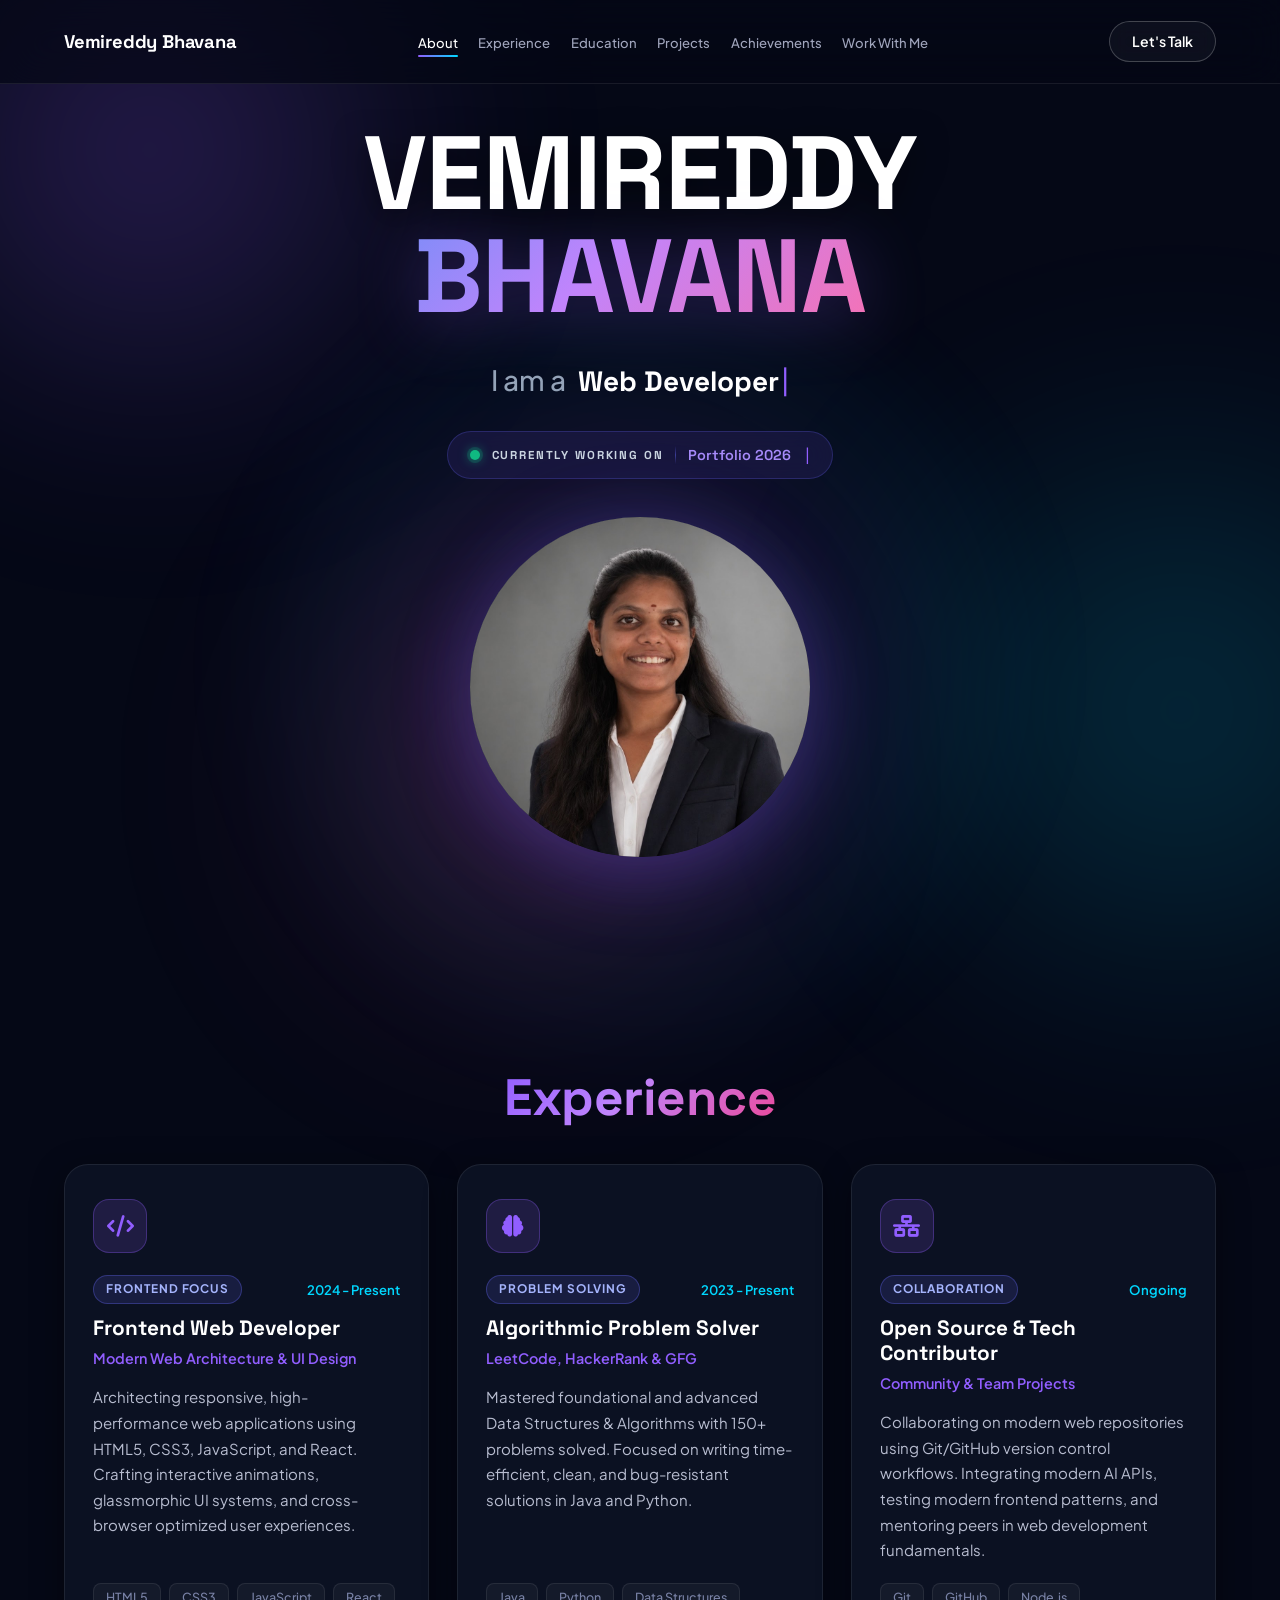
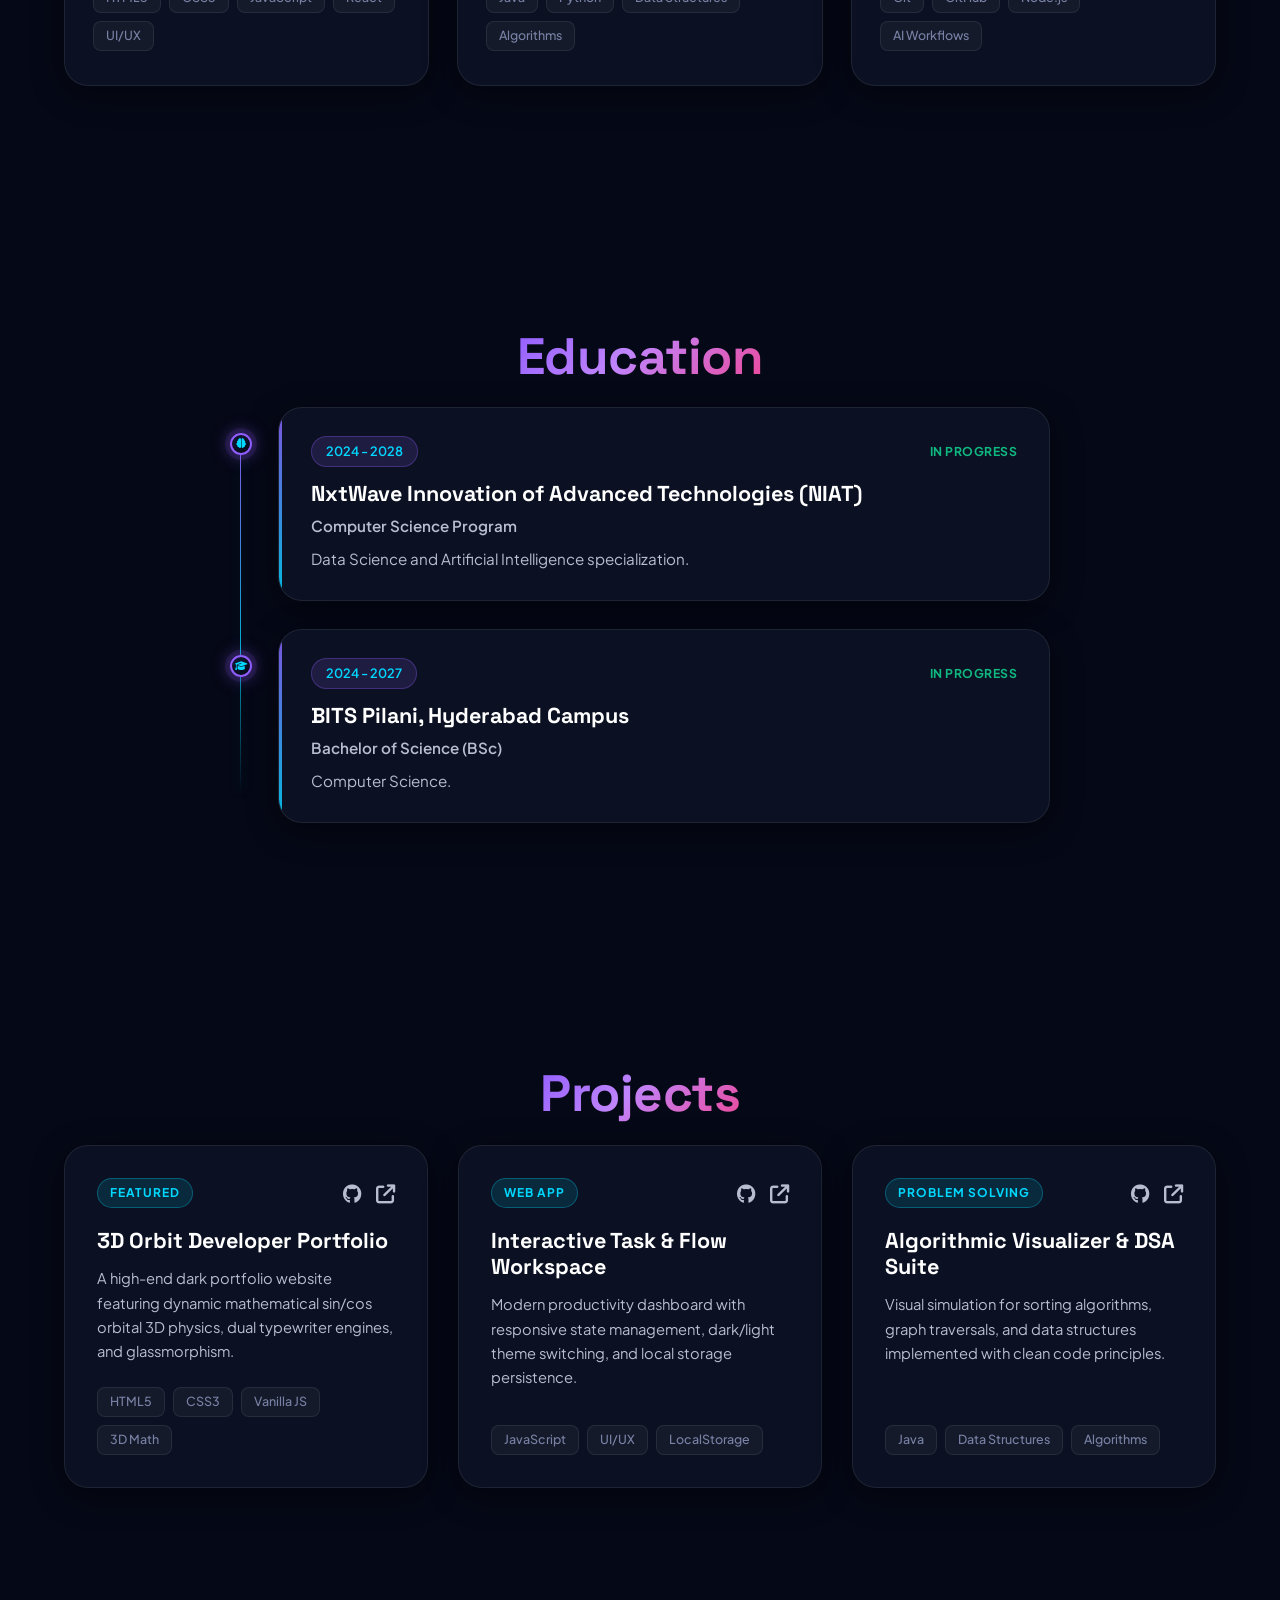
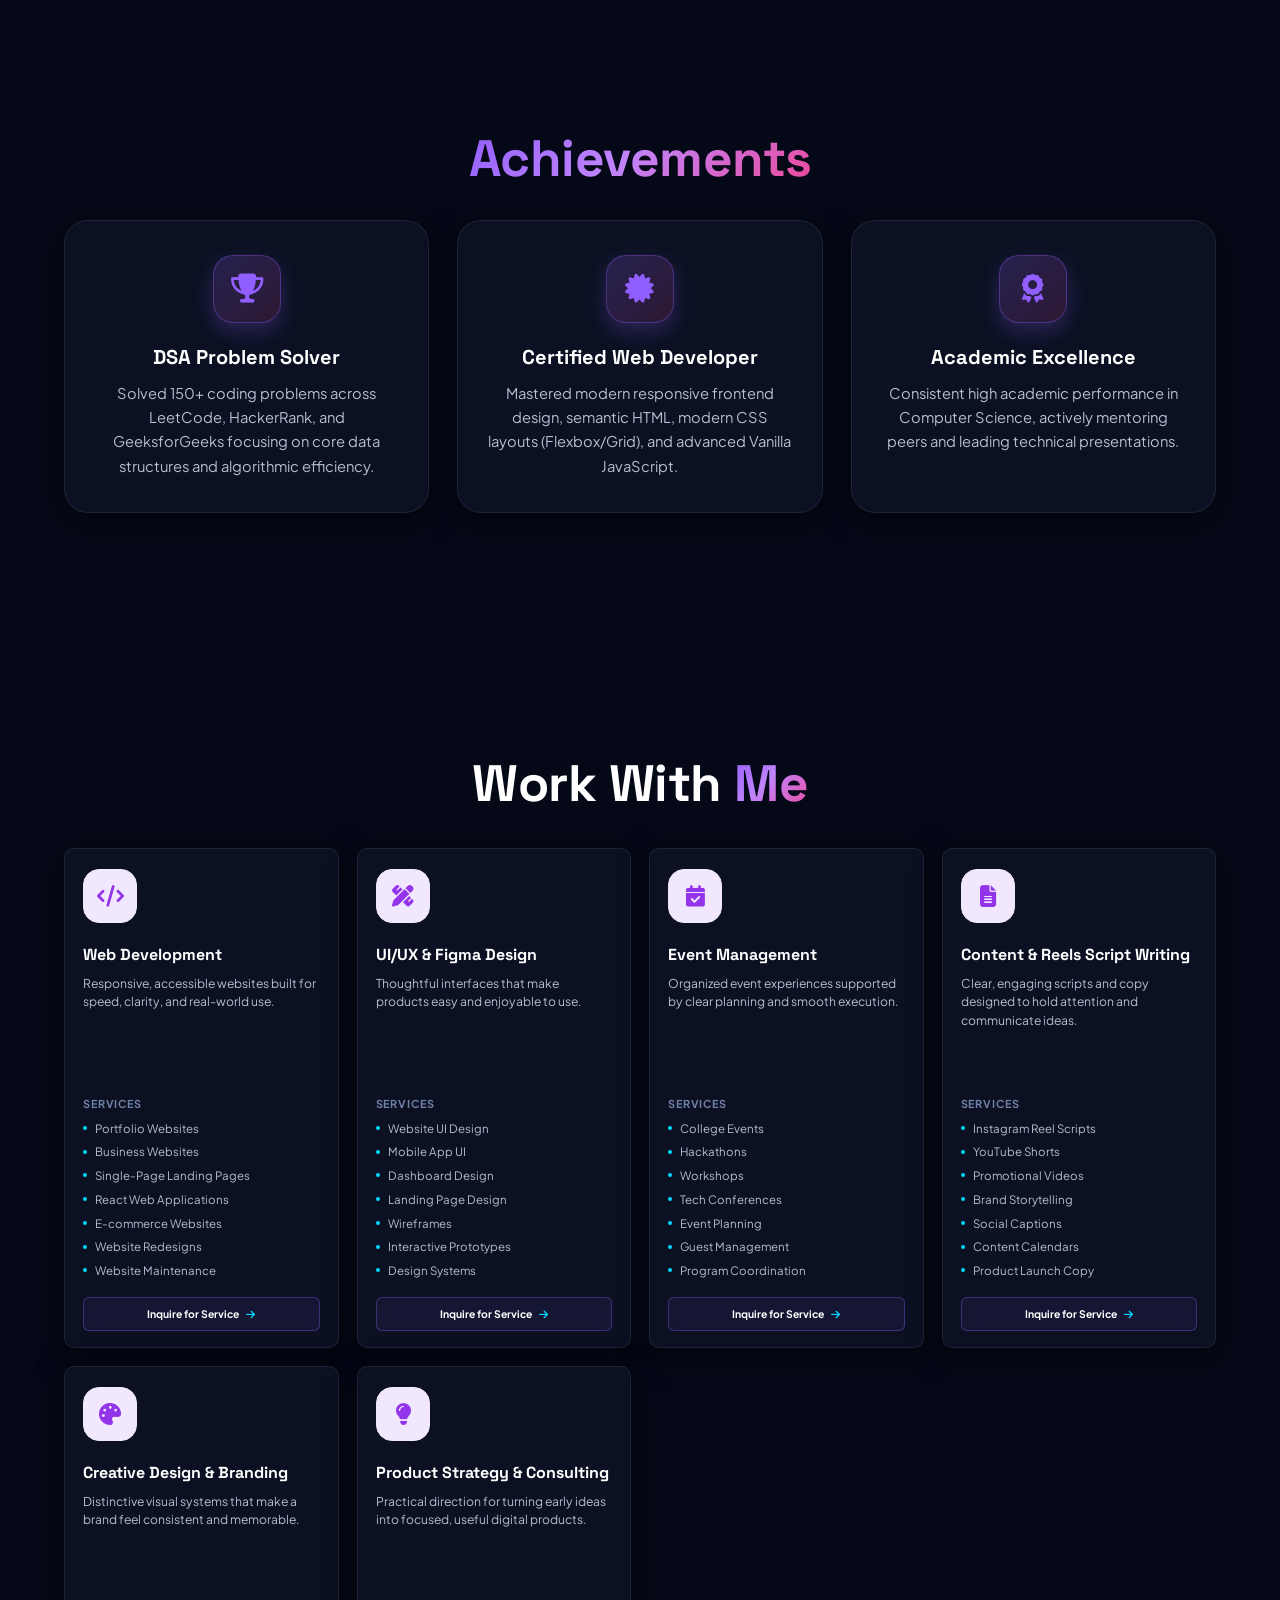
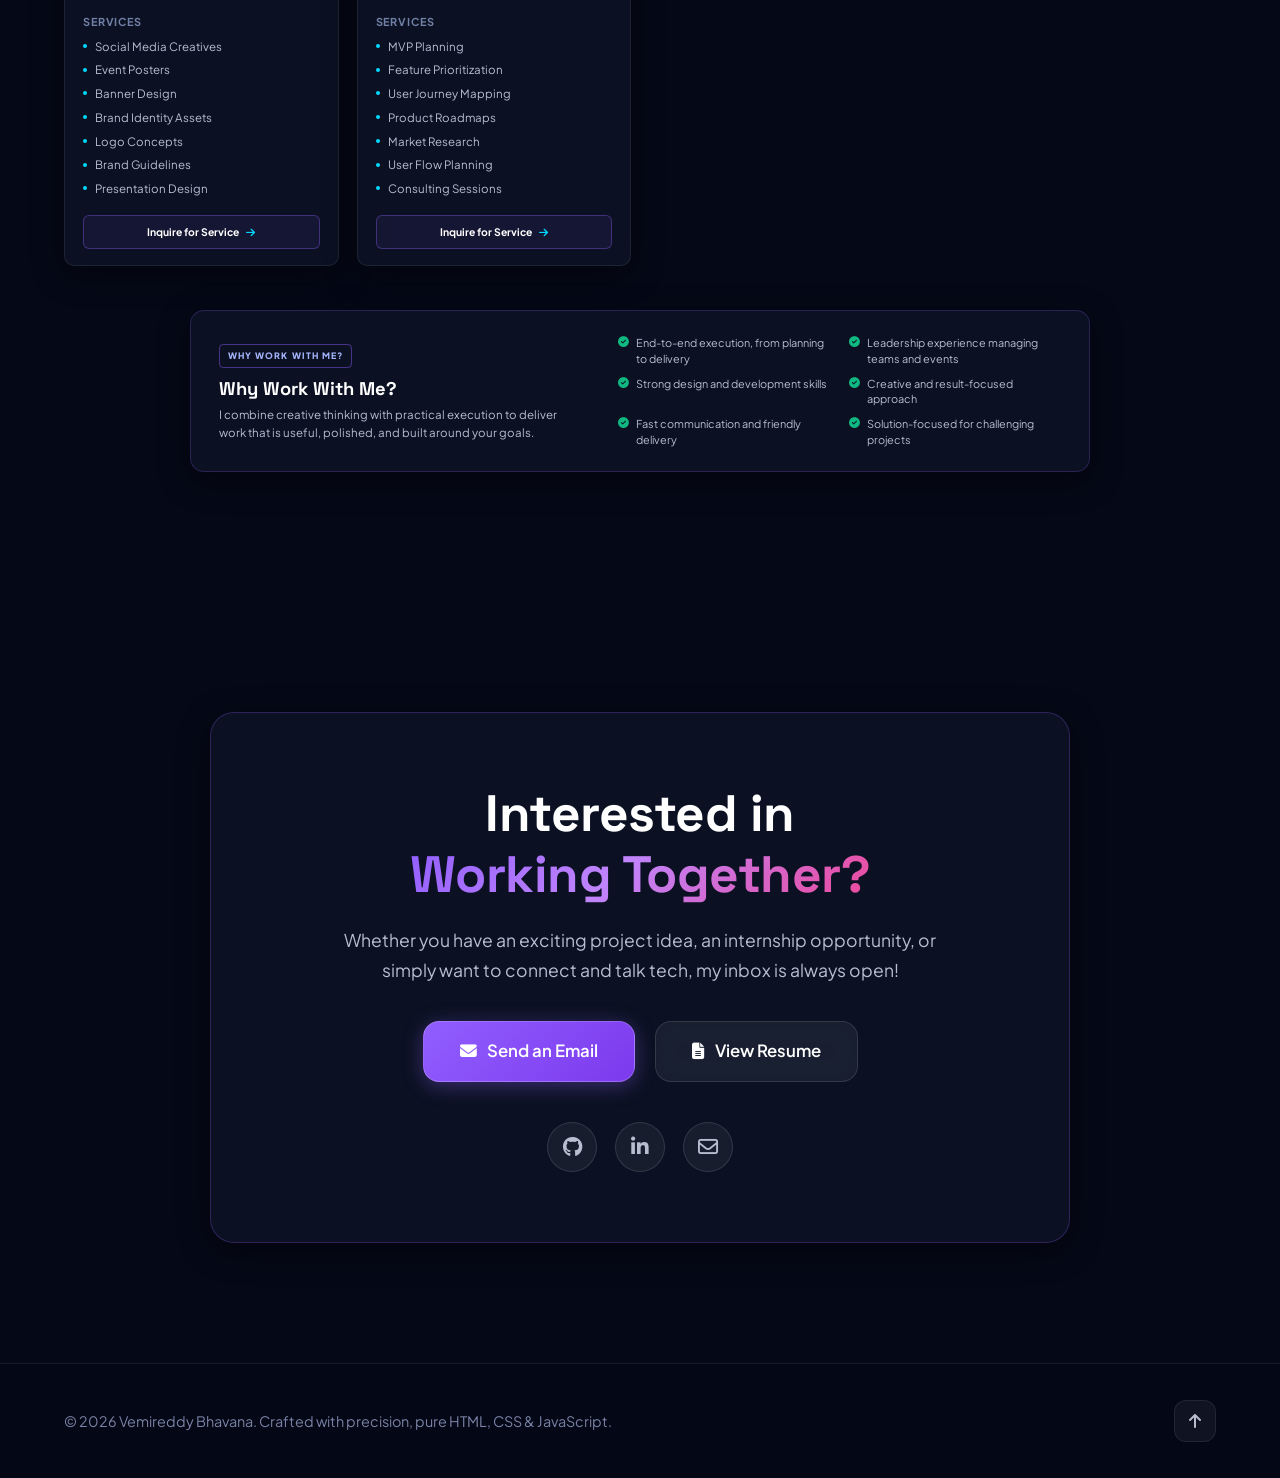
==== commit 8c8c837b: "Refine portfolio sections and inquiry flow" ====
--- a/index.html
+++ b/index.html
@@ -31,7 +31,7 @@
     <header class="header">
         <nav class="navbar">
             <div class="logo">
-                <a href="#home" class="logo-name">Vemireddy Bhavana</a>
+                <a href="#about" class="logo-name">Vemireddy Bhavana</a>
             </div>
 
             <button class="menu-toggle" id="menu-toggle" aria-label="Toggle Navigation">
@@ -42,7 +42,8 @@
 
             <ul class="nav-links" id="nav-links">
                 <li><a href="#about" class="nav-link">About</a></li>
-                <li><a href="#journey" class="nav-link">Journey</a></li>
+                <li><a href="#experience" class="nav-link">Experience</a></li>
+                <li><a href="#education" class="nav-link">Education</a></li>
                 <li><a href="#projects" class="nav-link">Projects</a></li>
                 <li><a href="#achievements" class="nav-link">Achievements</a></li>
                 <li><a href="#work" class="nav-link">Work With Me</a></li>
@@ -57,267 +58,157 @@
 
     <main>
         <!-- ==========================================
-                        HERO SECTION
-        =========================================== -->
-        <section class="hero" id="home">
-            <div class="hero-container">
-                <div class="hero-badge-pill">
-                    <span>PORTFOLIO 2026</span>
-                </div>
-
-                <div class="hero-header">
-                    <h1 class="hero-title">
+                        ABOUT SECTION
+        =========================================== -->
+        <section class="about section-padding first-section" id="about">
+            <div class="container about-container">
+
+                <div class="about-hero">
+
+                    <h1 class="about-name-line-1">
                         VEMIREDDY
-                        <span class="gradient-text">BHAVANA</span>
                     </h1>
-                </div>
-
-                <div class="hero-typing-wrapper">
-                    <span class="typing-lead">I am a</span>
-                    <span class="typing-target" id="hero-typing"></span>
-                    <span class="cursor">|</span>
-                </div>
-
-                <!-- Animated Working On Badge -->
-                <div class="status-badge">
-                    <span class="status-pulse-dot"></span>
-                    <span class="status-badge-title">CURRENTLY WORKING ON</span>
-                    <span class="status-badge-divider">|</span>
-                    <div class="status-badge-value">
-                        <span id="status-typing"></span>
-                        <span class="cursor-status">|</span>
-                    </div>
-                </div>
-
-                <!-- Circular Profile with Ambient Glow & Floating Border -->
-                <div class="hero-profile-container">
-                    <div class="profile-halo"></div>
-                    <div class="profile-ring"></div>
-                    <div class="profile-avatar-wrapper">
-                        <img src="images/profile.jpg" alt="Vemireddy Bhavana" class="hero-avatar">
-                    </div>
-                </div>
-
-                <!-- View Resume CTA Button directly below profile photo -->
-                <div class="resume-cta-wrap">
-                    <a href="#about" class="btn-resume">
-                        <i class="fa-regular fa-file-lines"></i>
-                        <span>View Resume</span>
-                    </a>
-                </div>
-
-                <!-- 3-Column Impact Metric Cards (Matching reference layout) -->
-                <div class="impact-metrics-grid">
-                    <div class="metric-card glass-card">
-                        <h3 class="metric-number">150+</h3>
-                        <p class="metric-label">DSA PROBLEMS SOLVED</p>
-                    </div>
-                    <div class="metric-card glass-card">
-                        <h3 class="metric-number">10+</h3>
-                        <p class="metric-label">PROJECTS BUILT</p>
-                    </div>
-                    <div class="metric-card glass-card">
-                        <h3 class="metric-number">100%</h3>
-                        <p class="metric-label">COMMITMENT TO QUALITY</p>
-                    </div>
-                </div>
-            </div>
-        </section>
-
-        <!-- ==========================================
-                        ABOUT SECTION
-        =========================================== -->
-        <section class="about section-padding" id="about">
+                    <h1 class="about-name-line-2 gradient-text">
+                        BHAVANA
+                    </h1>
+
+                    <div class="about-type-line">
+                        <span class="about-type-prefix">I am a&nbsp;</span>
+                        <span id="about-typing" class="about-type-dynamic"></span><span class="about-cursor">|</span>
+                    </div>
+
+                    <div class="about-status-badge">
+                        <span class="about-status-dot"></span>
+                        <span class="about-status-label">CURRENTLY WORKING ON</span>
+                        <span class="about-status-divider"></span>
+                        <span id="about-status-typing" class="about-status-dynamic"></span><span class="about-status-cursor">|</span>
+                    </div>
+
+                    <div class="about-photo-wrap">
+                        <div class="about-photo-glow-ring"></div>
+                        <div class="about-photo-outer-border"></div>
+                        <div class="about-photo-circle">
+                            <img src="images/profile.jpg" alt="Vemireddy Bhavana" class="about-photo-img">
+                        </div>
+                    </div>
+
+                </div>
+
+            </div>
+        </section>
+
+        <!-- ==========================================
+                    EXPERIENCE SECTION
+        =========================================== -->
+        <section class="experience-section section-padding" id="experience">
             <div class="container">
-                <div class="about-grid">
-
-                    <!-- Left Column: Profile Card -->
-                    <div class="about-visual">
-                        <div class="about-card-glow"></div>
-                        <div class="about-card glass-card">
-                            <div class="about-image-wrapper">
-                                <img src="images/profile.jpg" alt="Vemireddy Bhavana" class="about-img">
-                                <div class="card-overlay-badge">
-                                    <i class="fa-solid fa-graduation-cap"></i>
-                                    <span>CS Undergrad</span>
-                                </div>
+                <h2 class="section-heading text-center">
+                    <span class="gradient-text">Experience</span>
+                </h2>
+
+                <div class="experience-grid">
+                    <div class="experience-card glass-card">
+                        <div class="exp-icon-wrap">
+                            <i class="fa-solid fa-code"></i>
+                        </div>
+                        <div class="exp-header">
+                            <span class="exp-badge">Frontend Focus</span>
+                            <span class="exp-period">2024 - Present</span>
+                        </div>
+                        <h3 class="exp-title">Frontend Web Developer</h3>
+                        <p class="exp-company">Modern Web Architecture &amp; UI Design</p>
+                        <p class="exp-desc">
+                            Architecting responsive, high-performance web applications using HTML5, CSS3, JavaScript, and React. Crafting interactive animations, glassmorphic UI systems, and cross-browser optimized user experiences.
+                        </p>
+                        <div class="project-tags">
+                            <span>HTML5</span>
+                            <span>CSS3</span>
+                            <span>JavaScript</span>
+                            <span>React</span>
+                            <span>UI/UX</span>
+                        </div>
+                    </div>
+
+                    <div class="experience-card glass-card">
+                        <div class="exp-icon-wrap">
+                            <i class="fa-solid fa-brain"></i>
+                        </div>
+                        <div class="exp-header">
+                            <span class="exp-badge">Problem Solving</span>
+                            <span class="exp-period">2023 - Present</span>
+                        </div>
+                        <h3 class="exp-title">Algorithmic Problem Solver</h3>
+                        <p class="exp-company">LeetCode, HackerRank &amp; GFG</p>
+                        <p class="exp-desc">
+                            Mastered foundational and advanced Data Structures &amp; Algorithms with 150+ problems solved. Focused on writing time-efficient, clean, and bug-resistant solutions in Java and Python.
+                        </p>
+                        <div class="project-tags">
+                            <span>Java</span>
+                            <span>Python</span>
+                            <span>Data Structures</span>
+                            <span>Algorithms</span>
+                        </div>
+                    </div>
+
+                    <div class="experience-card glass-card">
+                        <div class="exp-icon-wrap">
+                            <i class="fa-solid fa-network-wired"></i>
+                        </div>
+                        <div class="exp-header">
+                            <span class="exp-badge">Collaboration</span>
+                            <span class="exp-period">Ongoing</span>
+                        </div>
+                        <h3 class="exp-title">Open Source &amp; Tech Contributor</h3>
+                        <p class="exp-company">Community &amp; Team Projects</p>
+                        <p class="exp-desc">
+                            Collaborating on modern web repositories using Git/GitHub version control workflows. Integrating modern AI APIs, testing modern frontend patterns, and mentoring peers in web development fundamentals.
+                        </p>
+                        <div class="project-tags">
+                            <span>Git</span>
+                            <span>GitHub</span>
+                            <span>Node.js</span>
+                            <span>AI Workflows</span>
+                        </div>
+                    </div>
+                </div>
+            </div>
+        </section>
+
+        <!-- ==========================================
+                    EDUCATION SECTION
+        =========================================== -->
+        <section class="journey-section section-padding" id="education">
+            <div class="container">
+                <h2 class="section-heading text-center">
+                    <span class="gradient-text">Education</span>
+                </h2>
+
+                <div class="timeline">
+                    <!-- Item 1 — NIAT -->
+                    <div class="timeline-item">
+                        <div class="timeline-marker"><i class="fa-solid fa-brain"></i></div>
+                        <div class="timeline-content glass-card">
+                            <div class="timeline-meta">
+                                <span class="timeline-tag">2024 - 2028</span>
+                                <span class="timeline-status">In progress</span>
                             </div>
-                            <div class="about-quick-stats">
-                                <div class="stat-pill">
-                                    <span class="stat-num">Fast</span>
-                                    <span class="stat-label">Learner</span>
-                                </div>
-                                <div class="stat-pill">
-                                    <span class="stat-num">Clean</span>
-                                    <span class="stat-label">Code</span>
-                                </div>
-                                <div class="stat-pill">
-                                    <span class="stat-num">Modern</span>
-                                    <span class="stat-label">UI / UX</span>
-                                </div>
+                            <h3>NxtWave Innovation of Advanced Technologies (NIAT)</h3>
+                            <p class="timeline-role">Computer Science Program</p>
+                            <p>Data Science and Artificial Intelligence specialization.</p>
+                        </div>
+                    </div>
+
+                    <!-- Item 2 — BITS Pilani -->
+                    <div class="timeline-item">
+                        <div class="timeline-marker"><i class="fa-solid fa-graduation-cap"></i></div>
+                        <div class="timeline-content glass-card">
+                            <div class="timeline-meta">
+                                <span class="timeline-tag">2024 - 2027</span>
+                                <span class="timeline-status">In progress</span>
                             </div>
-                        </div>
-                    </div>
-
-                    <!-- Center Column: Bio text (no heading labels) -->
-                    <div class="about-info">
-                        <div class="about-text-content">
-                            <p class="lead-text">
-                                Hello! I'm <strong class="text-white">Vemireddy Bhavana</strong>, a driven Computer Science Student and Frontend Developer who loves crafting visually stunning, responsive, and intuitive web applications.
-                            </p>
-                            <p>
-                                Passionate about modern web development, I bridge the gap between creative visual design and robust engineering. Whether it's architecting sleek user interfaces with smooth micro-interactions or solving algorithmic problems, I take pride in building real-world projects that make a difference.
-                            </p>
-                            <p>
-                                Always curious and actively exploring cutting-edge technologies, with a strong enthusiasm for Artificial Intelligence, Web Innovations, and collaborative open-source engineering.
-                            </p>
-                        </div>
-
-                        <div class="about-cards-grid">
-                            <div class="mini-feature-card">
-                                <div class="feature-icon"><i class="fa-solid fa-code"></i></div>
-                                <div class="feature-text">
-                                    <h4>Frontend Development</h4>
-                                    <p>Pixel-perfect, fluid, and responsive digital interfaces.</p>
-                                </div>
-                            </div>
-                            <div class="mini-feature-card">
-                                <div class="feature-icon"><i class="fa-solid fa-brain"></i></div>
-                                <div class="feature-text">
-                                    <h4>Problem Solving</h4>
-                                    <p>Algorithmic thinking and efficient data structure design.</p>
-                                </div>
-                            </div>
-                            <div class="mini-feature-card">
-                                <div class="feature-icon"><i class="fa-solid fa-wand-magic-sparkles"></i></div>
-                                <div class="feature-text">
-                                    <h4>AI &amp; Future Tech</h4>
-                                    <p>Exploring intelligent automation and modern software stacks.</p>
-                                </div>
-                            </div>
-                            <div class="mini-feature-card">
-                                <div class="feature-icon"><i class="fa-solid fa-rocket"></i></div>
-                                <div class="feature-text">
-                                    <h4>Real-World Projects</h4>
-                                    <p>Transforming ideas into high-impact functional solutions.</p>
-                                </div>
-                            </div>
-                        </div>
-                    </div>
-
-                    <!-- Right Column: 3D Tech Orbit Circle -->
-                    <div class="about-orbit-col" id="skills">
-                        <div class="orbit-stage" id="orbit-stage">
-                            <div class="orbit-ambient-glow"></div>
-                            <div class="orbit-ring-visual outer-ring"></div>
-                            <div class="orbit-ring-visual middle-ring"></div>
-                            <div class="orbit-ring-visual inner-ring"></div>
-
-                            <div class="orbit-core">
-                                <div class="core-pulsar"></div>
-                                <div class="core-inner">
-                                    <i class="fa-solid fa-bolt"></i>
-                                </div>
-                            </div>
-
-                            <div class="orbit-track" id="orbit-track">
-                                <div class="tech-icon" data-tech="HTML5" style="--brand-color: #E34F26;" aria-label="HTML5">
-                                    <i class="fa-brands fa-html5"></i>
-                                </div>
-                                <div class="tech-icon" data-tech="CSS3" style="--brand-color: #1572B6;" aria-label="CSS3">
-                                    <i class="fa-brands fa-css3-alt"></i>
-                                </div>
-                                <div class="tech-icon" data-tech="JavaScript" style="--brand-color: #F7DF1E;" aria-label="JavaScript">
-                                    <i class="fa-brands fa-js"></i>
-                                </div>
-                                <div class="tech-icon" data-tech="React" style="--brand-color: #61DAFB;" aria-label="React">
-                                    <i class="fa-brands fa-react"></i>
-                                </div>
-                                <div class="tech-icon" data-tech="Git" style="--brand-color: #F05032;" aria-label="Git">
-                                    <i class="fa-brands fa-git-alt"></i>
-                                </div>
-                                <div class="tech-icon" data-tech="GitHub" style="--brand-color: #FFFFFF;" aria-label="GitHub">
-                                    <i class="fa-brands fa-github"></i>
-                                </div>
-                                <div class="tech-icon" data-tech="Java" style="--brand-color: #EA2D2E;" aria-label="Java">
-                                    <i class="fa-brands fa-java"></i>
-                                </div>
-                                <div class="tech-icon" data-tech="Python" style="--brand-color: #387EB8;" aria-label="Python">
-                                    <i class="fa-brands fa-python"></i>
-                                </div>
-                                <div class="tech-icon" data-tech="C++" style="--brand-color: #00599C;" aria-label="C++">
-                                    <svg class="custom-svg-icon" viewBox="0 0 128 128" width="32" height="32" fill="none">
-                                        <path d="M117.5 39.5L67.5 10.6c-2.2-1.3-4.8-1.3-7 0L10.5 39.5c-2.2 1.3-3.5 3.6-3.5 6.1v57.8c0 2.5 1.3 4.8 3.5 6.1l50 28.9c1.1.6 2.3 1 3.5 1s2.4-.3 3.5-1l50-28.9c2.2-1.3 3.5-3.6 3.5-6.1V45.6c0-2.5-1.3-4.8-3.5-6.1z" fill="#00599C"/>
-                                        <path d="M64 21.6l42.4 24.5v49L64 119.6 21.6 95.1v-49L64 21.6z" fill="#004482"/>
-                                        <path d="M68.5 76.5c-1.8 4.2-5.5 7.4-10.2 8.7-6.9 1.9-14.2-.8-18.1-6.8-3.9-6-3.9-13.8 0-19.8 3.9-6 11.2-8.7 18.1-6.8 4.7 1.3 8.4 4.5 10.2 8.7h11.7C78 48.7 71.7 43.1 63.8 41.1 53.6 38.5 42.8 42.4 37 50.8c-5.8 8.4-5.8 19.6 0 28 5.8 8.4 16.6 12.3 26.8 9.7 7.9-2 14.2-7.6 16.4-15.4H68.5v-3.6h-.01.01z" fill="#FFFFFF"/>
-                                        <path d="M86.5 59.5h-4.3v-4.3h-3.6v4.3h-4.3v3.6h4.3v4.3h3.6v-4.3h4.3v-3.6zm19.8 0H102v-4.3h-3.6v4.3h-4.3v3.6h4.3v4.3h3.6v-4.3h4.3v-3.6z" fill="#00599C"/>
-                                        <path d="M86.5 59.5h-4.3v-4.3h-3.6v4.3h-4.3v3.6h4.3v4.3h3.6v-4.3h4.3v-3.6zm19.8 0H102v-4.3h-3.6v4.3h-4.3v3.6h4.3v4.3h3.6v-4.3h4.3v-3.6z" fill="#FFFFFF"/>
-                                    </svg>
-                                </div>
-                                <div class="tech-icon" data-tech="VS Code" style="--brand-color: #007ACC;" aria-label="VS Code">
-                                    <svg class="custom-svg-icon" viewBox="0 0 100 100" width="32" height="32">
-                                        <path d="M72.2 97.4c2.8 1.4 6.2.7 8.2-1.6l17.3-15.9c2.1-1.9 3.3-4.6 3.3-7.4V27.5c0-2.8-1.2-5.5-3.3-7.4L80.4 4.2c-2-1.8-4.9-2.5-7.6-1.5-2.7.9-4.7 3.3-5 6.2L64.9 32 39.4 12.6c-2.3-1.7-5.5-1.6-7.7.3L5.3 35.8c-2.9 2.5-3.5 6.8-1.5 10 1.2 1.9 3.2 3.1 5.4 3.3L37.1 51 9.2 72.9c-2.8 2.2-3.8 6.1-2.4 9.4 1.4 3.3 4.9 5.3 8.5 4.8l26.4-3.5 23.2 21.3c2 1.8 4.7 2.6 7.3 2.5z" fill="#007ACC"/>
-                                        <path d="M80.4 4.2c-2-1.8-4.9-2.5-7.6-1.5-2.7.9-4.7 3.3-5 6.2L64.9 32l15.5 12.3V11.6c0-2.8-1.2-5.5-3.3-7.4z" fill="#1F9CF0"/>
-                                        <path d="M80.4 88.4L64.9 68l2.9 23.1c.3 2.9 2.3 5.3 5 6.2 2.7.9 5.6.3 7.6-1.5l17.3-15.9V72.5L80.4 88.4z" fill="#0065A9"/>
-                                        <path d="M39.4 12.6c-2.3-1.7-5.5-1.6-7.7.3L5.3 35.8c-2.9 2.5-3.5 6.8-1.5 10 1.2 1.9 3.2 3.1 5.4 3.3L37.1 51 64.9 32 39.4 12.6z" fill="#007ACC" opacity="0.9"/>
-                                    </svg>
-                                </div>
-                                <div class="tech-icon" data-tech="Node.js" style="--brand-color: #5FA04E;" aria-label="Node.js">
-                                    <i class="fa-brands fa-node-js"></i>
-                                </div>
-                            </div>
-                        </div>
-                    </div>
-
-                </div>
-            </div>
-        </section>
-
-        <!-- ==========================================
-                    EXPERIENCE SECTION
-        =========================================== -->
-        <section class="experience-section section-padding" id="journey">
-            <div class="container">
-                <div class="section-label centered">
-                    <span class="label-line"></span>
-                    <span>CAREER & EDUCATION</span>
-                    <span class="label-line"></span>
-                </div>
-                <h2 class="section-heading text-center">
-                    My Growth <span class="gradient-text">Journey</span>
-                </h2>
-
-                <div class="timeline">
-                    <!-- Item 1 -->
-                    <div class="timeline-item">
-                        <div class="timeline-marker"></div>
-                        <div class="timeline-content glass-card">
-                            <span class="timeline-tag">2023 - Present</span>
-                            <h3>B.Tech in Computer Science</h3>
-                            <p class="timeline-role">Academic Foundation & Engineering</p>
-                            <p>Pursuing rigorous coursework in Data Structures & Algorithms, Object-Oriented Programming, Database Management, and Web Technologies. Consistently building practical projects.</p>
-                        </div>
-                    </div>
-
-                    <!-- Item 2 -->
-                    <div class="timeline-item">
-                        <div class="timeline-marker"></div>
-                        <div class="timeline-content glass-card">
-                            <span class="timeline-tag">2024</span>
-                            <h3>Frontend Web Development</h3>
-                            <p class="timeline-role">Modern Web Architecture & UI Design</p>
-                            <p>Designed and deployed high-performance responsive web pages, interactive 3D landing pages, and interactive client applications using pure HTML5, CSS3, JavaScript, and modern tooling.</p>
-                        </div>
-                    </div>
-
-                    <!-- Item 3 -->
-                    <div class="timeline-item">
-                        <div class="timeline-marker"></div>
-                        <div class="timeline-content glass-card">
-                            <span class="timeline-tag">Ongoing</span>
-                            <h3>Open Source & AI Exploration</h3>
-                            <p class="timeline-role">Continuous Technical Upskilling</p>
-                            <p>Actively learning advanced React ecosystems, collaborating on open-source repositories, and integrating AI workflows into modern full-stack web architectures.</p>
+                            <h3>BITS Pilani, Hyderabad Campus</h3>
+                            <p class="timeline-role">Bachelor of Science (BSc)</p>
+                            <p>Computer Science.</p>
                         </div>
                     </div>
                 </div>
@@ -329,17 +220,9 @@
         =========================================== -->
         <section class="projects-section section-padding" id="projects">
             <div class="container">
-                <div class="section-label centered">
-                    <span class="label-line"></span>
-                    <span>PORTFOLIO SHOWCASE</span>
-                    <span class="label-line"></span>
-                </div>
                 <h2 class="section-heading text-center">
-                    Featured <span class="gradient-text">Projects</span>
+                    <span class="gradient-text">Projects</span>
                 </h2>
-                <p class="section-desc text-center">
-                    A curated selection of web applications, frontend architectures, and problem-solving builds.
-                </p>
 
                 <div class="projects-grid">
                     <!-- Project 1 -->
@@ -348,7 +231,7 @@
                             <div class="project-badge">Featured</div>
                             <div class="project-links">
                                 <a href="https://github.com" target="_blank" rel="noopener" aria-label="GitHub Repository"><i class="fa-brands fa-github"></i></a>
-                                <a href="#home" aria-label="Live Demo"><i class="fa-solid fa-arrow-up-right-from-square"></i></a>
+                                <a href="#about" aria-label="Live Demo"><i class="fa-solid fa-arrow-up-right-from-square"></i></a>
                             </div>
                         </div>
                         <h3 class="project-title">3D Orbit Developer Portfolio</h3>
@@ -411,13 +294,8 @@
         =========================================== -->
         <section class="achievements-section section-padding" id="achievements">
             <div class="container">
-                <div class="section-label centered">
-                    <span class="label-line"></span>
-                    <span>MILESTONES & RECOGNITION</span>
-                    <span class="label-line"></span>
-                </div>
                 <h2 class="section-heading text-center">
-                    Key <span class="gradient-text">Achievements</span>
+                    <span class="gradient-text">Achievements</span>
                 </h2>
 
                 <div class="achievements-grid">
@@ -449,17 +327,155 @@
         </section>
 
         <!-- ==========================================
-                WORK WITH ME / CONTACT SECTION
-        =========================================== -->
-        <section class="contact-section section-padding" id="work">
-            <div class="container" id="contact">
+                    WORK WITH ME SECTION
+        =========================================== -->
+        <section class="work-section section-padding" id="work">
+            <div class="container">
+                <h2 class="section-heading text-center">
+                    Work With <span class="gradient-text">Me</span>
+                </h2>
+
+                <div class="work-grid">
+                    <div class="work-card glass-card">
+                        <div class="work-icon">
+                            <i class="fa-solid fa-code"></i>
+                        </div>
+                        <h3>Web Development</h3>
+                        <p>Responsive, accessible websites built for speed, clarity, and real-world use.</p>
+                        <strong class="service-label">Services</strong>
+                        <ul class="service-list">
+                            <li>Portfolio Websites</li>
+                            <li>Business Websites</li>
+                            <li>Single-Page Landing Pages</li>
+                            <li>React Web Applications</li>
+                            <li>E-commerce Websites</li>
+                            <li>Website Redesigns</li>
+                            <li>Website Maintenance</li>
+                        </ul>
+                        <button class="service-inquiry" type="button" data-service="Web Development">Inquire for Service <i class="fa-solid fa-arrow-right"></i></button>
+                    </div>
+
+                    <div class="work-card glass-card">
+                        <div class="work-icon">
+                            <i class="fa-solid fa-pen-ruler"></i>
+                        </div>
+                        <h3>UI/UX &amp; Figma Design</h3>
+                        <p>Thoughtful interfaces that make products easy and enjoyable to use.</p>
+                        <strong class="service-label">Services</strong>
+                        <ul class="service-list">
+                            <li>Website UI Design</li>
+                            <li>Mobile App UI</li>
+                            <li>Dashboard Design</li>
+                            <li>Landing Page Design</li>
+                            <li>Wireframes</li>
+                            <li>Interactive Prototypes</li>
+                            <li>Design Systems</li>
+                        </ul>
+                        <button class="service-inquiry" type="button" data-service="UI/UX &amp; Figma Design">Inquire for Service <i class="fa-solid fa-arrow-right"></i></button>
+                    </div>
+
+                    <div class="work-card glass-card">
+                        <div class="work-icon">
+                            <i class="fa-solid fa-calendar-check"></i>
+                        </div>
+                        <h3>Event Management</h3>
+                        <p>Organized event experiences supported by clear planning and smooth execution.</p>
+                        <strong class="service-label">Services</strong>
+                        <ul class="service-list">
+                            <li>College Events</li>
+                            <li>Hackathons</li>
+                            <li>Workshops</li>
+                            <li>Tech Conferences</li>
+                            <li>Event Planning</li>
+                            <li>Guest Management</li>
+                            <li>Program Coordination</li>
+                        </ul>
+                        <button class="service-inquiry" type="button" data-service="Event Management">Inquire for Service <i class="fa-solid fa-arrow-right"></i></button>
+                    </div>
+
+                    <div class="work-card glass-card">
+                        <div class="work-icon">
+                            <i class="fa-solid fa-file-lines"></i>
+                        </div>
+                        <h3>Content &amp; Reels Script Writing</h3>
+                        <p>Clear, engaging scripts and copy designed to hold attention and communicate ideas.</p>
+                        <strong class="service-label">Services</strong>
+                        <ul class="service-list">
+                            <li>Instagram Reel Scripts</li>
+                            <li>YouTube Shorts</li>
+                            <li>Promotional Videos</li>
+                            <li>Brand Storytelling</li>
+                            <li>Social Captions</li>
+                            <li>Content Calendars</li>
+                            <li>Product Launch Copy</li>
+                        </ul>
+                        <button class="service-inquiry" type="button" data-service="Content &amp; Reels Script Writing">Inquire for Service <i class="fa-solid fa-arrow-right"></i></button>
+                    </div>
+
+                    <div class="work-card glass-card">
+                        <div class="work-icon">
+                            <i class="fa-solid fa-palette"></i>
+                        </div>
+                        <h3>Creative Design &amp; Branding</h3>
+                        <p>Distinctive visual systems that make a brand feel consistent and memorable.</p>
+                        <strong class="service-label">Services</strong>
+                        <ul class="service-list">
+                            <li>Social Media Creatives</li>
+                            <li>Event Posters</li>
+                            <li>Banner Design</li>
+                            <li>Brand Identity Assets</li>
+                            <li>Logo Concepts</li>
+                            <li>Brand Guidelines</li>
+                            <li>Presentation Design</li>
+                        </ul>
+                        <button class="service-inquiry" type="button" data-service="Creative Design &amp; Branding">Inquire for Service <i class="fa-solid fa-arrow-right"></i></button>
+                    </div>
+
+                    <div class="work-card glass-card">
+                        <div class="work-icon">
+                            <i class="fa-solid fa-lightbulb"></i>
+                        </div>
+                        <h3>Product Strategy &amp; Consulting</h3>
+                        <p>Practical direction for turning early ideas into focused, useful digital products.</p>
+                        <strong class="service-label">Services</strong>
+                        <ul class="service-list">
+                            <li>MVP Planning</li>
+                            <li>Feature Prioritization</li>
+                            <li>User Journey Mapping</li>
+                            <li>Product Roadmaps</li>
+                            <li>Market Research</li>
+                            <li>User Flow Planning</li>
+                            <li>Consulting Sessions</li>
+                        </ul>
+                        <button class="service-inquiry" type="button" data-service="Product Strategy &amp; Consulting">Inquire for Service <i class="fa-solid fa-arrow-right"></i></button>
+                    </div>
+                </div>
+
+                <div class="why-work glass-card">
+                    <div class="why-work-copy">
+                        <span class="why-work-label">WHY WORK WITH ME?</span>
+                        <h3>Why Work With Me?</h3>
+                        <p>I combine creative thinking with practical execution to deliver work that is useful, polished, and built around your goals.</p>
+                    </div>
+                    <ul class="why-work-list">
+                        <li><i class="fa-solid fa-circle-check"></i>End-to-end execution, from planning to delivery</li>
+                        <li><i class="fa-solid fa-circle-check"></i>Leadership experience managing teams and events</li>
+                        <li><i class="fa-solid fa-circle-check"></i>Strong design and development skills</li>
+                        <li><i class="fa-solid fa-circle-check"></i>Creative and result-focused approach</li>
+                        <li><i class="fa-solid fa-circle-check"></i>Fast communication and friendly delivery</li>
+                        <li><i class="fa-solid fa-circle-check"></i>Solution-focused for challenging projects</li>
+                    </ul>
+                </div>
+            </div>
+        </section>
+
+        <!-- ==========================================
+                        CONTACT SECTION
+        =========================================== -->
+        <section class="contact-section section-padding" id="contact">
+            <div class="container">
                 <div class="contact-box glass-card">
                     <div class="contact-content text-center">
-                        <div class="section-label centered">
-                            <span class="label-line"></span>
-                            <span>LET'S BUILD SOMETHING GREAT</span>
-                            <span class="label-line"></span>
-                        </div>
                         <h2 class="section-heading">
                             Interested in <span class="gradient-text">Working Together?</span>
                         </h2>
@@ -495,13 +511,70 @@
         </section>
     </main>
 
+    <div class="inquiry-modal" id="inquiry-modal" aria-hidden="true">
+        <div class="inquiry-modal-backdrop" data-modal-close></div>
+        <div class="inquiry-dialog" role="dialog" aria-modal="true" aria-labelledby="inquiry-title">
+            <button class="inquiry-close" type="button" aria-label="Close inquiry form" data-modal-close>
+                <i class="fa-solid fa-xmark"></i>
+            </button>
+            <div class="inquiry-heading">
+                <h2 id="inquiry-title">Let's Build Something Together</h2>
+                <p>Fill out the form below, and I'll get back to you within 24 hours.</p>
+            </div>
+            <form class="inquiry-form" id="inquiry-form">
+                <div class="inquiry-field-grid">
+                    <label>
+                        <span>Full Name <em>*</em></span>
+                        <input type="text" name="name" placeholder="John Doe" required>
+                    </label>
+                    <label>
+                        <span>Email Address <em>*</em></span>
+                        <input type="email" name="email" placeholder="john@example.com" required>
+                    </label>
+                    <label>
+                        <span>Phone Number <small>(Optional)</small></span>
+                        <input type="tel" name="phone" placeholder="+1 (555) 000-0000">
+                    </label>
+                    <label>
+                        <span>Company / Organization <small>(Optional)</small></span>
+                        <input type="text" name="organization" placeholder="Acme Corp">
+                    </label>
+                </div>
+                <label>
+                    <span>Purpose of Contact <em>*</em></span>
+                    <select name="service" id="inquiry-service" required>
+                        <option value="">Select a service</option>
+                        <option>Hire Me (Full-Time)</option>
+                        <option>Web Development</option>
+                        <option>UI/UX &amp; Figma Design</option>
+                        <option>Event Management</option>
+                        <option>Social Media Strategy</option>
+                        <option>Content &amp; Reels Script Writing</option>
+                        <option>Creative Design &amp; Branding</option>
+                        <option>Photography &amp; Videography</option>
+                        <option>Product Strategy &amp; Consulting</option>
+                    </select>
+                </label>
+                <label>
+                    <span>Message <em>*</em></span>
+                    <textarea name="message" rows="4" placeholder="Tell me about your project, timeline, or what you'd like to chat about..." required></textarea>
+                </label>
+                <button class="inquiry-submit btn btn-primary" type="submit">
+                    <i class="fa-regular fa-paper-plane"></i>
+                    <span>Send Message</span>
+                </button>
+                <p class="inquiry-success" id="inquiry-success" role="status">Thanks, your inquiry is ready to send.</p>
+            </form>
+        </div>
+    </div>
+
     <!-- ==========================================
                         FOOTER
     =========================================== -->
     <footer class="footer">
         <div class="container footer-content">
             <p>&copy; 2026 Vemireddy Bhavana. Crafted with precision, pure HTML, CSS & JavaScript.</p>
-            <a href="#home" class="back-to-top" aria-label="Back to Top">
+            <a href="#about" class="back-to-top" aria-label="Back to Top">
                 <i class="fa-solid fa-arrow-up"></i>
             </a>
         </div>
--- a/style.css
+++ b/style.css
@@ -31,6 +31,7 @@
 html {
     font-size: 16px;
     scroll-padding-top: 90px;
+    overflow-x: hidden;
     -webkit-font-smoothing: antialiased;
     -moz-osx-font-smoothing: grayscale;
 }
@@ -325,16 +326,17 @@
 .nav-links {
     display: flex;
     align-items: center;
-    gap: 28px;
+    gap: clamp(12px, 1.6vw, 22px);
     list-style: none;
 }
 
 .nav-links a.nav-link {
-    font-size: 0.9rem;
+    font-size: clamp(0.82rem, 0.95vw, 0.9rem);
     font-weight: 500;
     color: #A0A5BC;
     position: relative;
     padding: 6px 0;
+    white-space: nowrap;
     transition: color var(--transition-fast);
 }
 
@@ -699,204 +701,354 @@
 }
 
 /* ==========================================
-   8. ABOUT SECTION (THREE-COLUMN: Profile | Bio | Orbit)
+   8. ABOUT SECTION — PREMIUM HERO STYLE
    ========================================== */
-.about-grid {
-    display: grid;
-    grid-template-columns: 340px 1fr 480px;
-    gap: 40px;
-    align-items: center;
-}
-
-/* Right column: orbit container */
-.about-orbit-col {
+.about.first-section {
+    padding-top: calc(var(--nav-height) + 30px);
+    padding-bottom: 70px;
+    min-height: calc(100vh - var(--nav-height));
     display: flex;
     align-items: center;
     justify-content: center;
+}
+
+.about-container {
+    max-width: 900px;
+    margin: 0 auto;
+    width: 100%;
+}
+
+.about-hero {
+    display: flex;
+    flex-direction: column;
+    align-items: center;
+    text-align: center;
+    padding: 10px 0 10px;
     position: relative;
 }
 
-/* Override orbit-stage size for inline about placement */
-.about-orbit-col .orbit-stage {
-    width: 460px;
-    height: 460px;
-    margin: 0;
-}
-
-.about-orbit-col .outer-ring {
-    width: 400px;
-    height: 400px;
-}
-
-.about-orbit-col .middle-ring {
-    width: 300px;
-    height: 300px;
-}
-
-.about-orbit-col .inner-ring {
-    width: 210px;
-    height: 210px;
-}
-
-.about-visual {
-    position: relative;
-}
-
-.about-card-glow {
+.about-hero::before {
+    content: '';
     position: absolute;
-    inset: -20px;
-    background: radial-gradient(circle, rgba(145, 94, 255, 0.25), transparent 70%);
+    top: 20%;
+    left: 50%;
+    transform: translateX(-50%);
+    width: 800px;
+    height: 800px;
+    max-width: 150vw;
+    max-height: 150vw;
+    border-radius: 50%;
+    background: radial-gradient(circle, rgba(99, 102, 241, 0.18) 0%, rgba(139, 92, 246, 0.10) 30%, rgba(14, 165, 233, 0.05) 55%, transparent 75%);
     filter: blur(40px);
     z-index: 0;
-}
-
-.about-card {
-    padding: 24px;
+    pointer-events: none;
+}
+
+.about-hero > * {
+    position: relative;
     z-index: 1;
-    overflow: hidden;
-}
-
-.about-image-wrapper {
+}
+
+.about-portfolio-badge {
+    display: inline-flex;
+    align-items: center;
+    justify-content: center;
+    padding: 8px 24px;
+    border-radius: 999px;
+    background: rgba(14, 165, 233, 0.10);
+    border: 1px solid rgba(99, 102, 241, 0.35);
+    margin-bottom: 28px;
+    backdrop-filter: blur(10px);
+}
+
+.about-portfolio-badge span {
+    font-size: 0.82rem;
+    font-weight: 600;
+    letter-spacing: 0.12em;
+    color: #93C5FD;
+    font-family: var(--font-heading);
+    text-transform: uppercase;
+}
+
+.about-name-line-1,
+.about-name-line-2 {
+    font-family: var(--font-heading);
+    font-weight: 900;
+    letter-spacing: -0.01em;
+    line-height: 0.95;
+    margin: 0;
+    text-transform: uppercase;
+}
+
+.about-name-line-1 {
+    font-size: clamp(3rem, 9vw, 6.5rem);
+    color: #FFFFFF;
+    text-shadow: 0 8px 32px rgba(0, 0, 0, 0.5);
+}
+
+.about-name-line-2 {
+    font-size: clamp(3rem, 9vw, 6.5rem);
+    background: linear-gradient(135deg, #818CF8 0%, #C084FC 40%, #F472B6 100%);
+    -webkit-background-clip: text;
+    background-clip: text;
+    -webkit-text-fill-color: transparent;
+    filter: drop-shadow(0 8px 32px rgba(139, 92, 246, 0.35));
+    margin-top: 4px;
+    margin-bottom: 32px;
+}
+
+.about-type-line {
+    font-size: clamp(1.2rem, 2.5vw, 1.75rem);
+    font-weight: 500;
+    color: var(--text-secondary);
+    margin-bottom: 28px;
+    display: flex;
+    align-items: baseline;
+    justify-content: center;
+    gap: 0;
+    flex-wrap: wrap;
+}
+
+.about-type-prefix {
+    color: #94A3B8;
+    margin-right: 0.28em;
+}
+
+.about-type-dynamic {
+    color: #FFFFFF;
+    font-weight: 700;
+    font-family: var(--font-heading);
+}
+
+.about-cursor {
+    display: inline-block;
+    color: var(--accent-purple);
+    font-weight: 400;
+    margin-left: 2px;
+    animation: blinkCursor 1s step-end infinite;
+}
+
+.about-status-badge {
+    display: inline-flex;
+    align-items: center;
+    gap: 12px;
+    padding: 10px 22px;
+    border-radius: 999px;
+    background: rgba(30, 27, 75, 0.6);
+    border: 1px solid rgba(99, 102, 241, 0.25);
+    backdrop-filter: blur(16px);
+    margin-bottom: 38px;
+    flex-wrap: wrap;
+    justify-content: center;
+}
+
+.about-status-dot {
+    width: 10px;
+    height: 10px;
+    border-radius: 50%;
+    background: #10B981;
+    box-shadow: 0 0 0 3px rgba(16, 185, 129, 0.2), 0 0 12px rgba(16, 185, 129, 0.8);
+    animation: pulseGreen 2s infinite ease-in-out;
+}
+
+.about-status-label {
+    font-size: 0.72rem;
+    font-weight: 700;
+    letter-spacing: 0.16em;
+    color: #CBD5E1;
+    text-transform: uppercase;
+    font-family: var(--font-heading);
+}
+
+.about-status-divider {
+    width: 1px;
+    height: 18px;
+    background: linear-gradient(to bottom, transparent, rgba(99, 102, 241, 0.5), transparent);
+}
+
+.about-status-dynamic {
+    color: #A78BFA;
+    font-weight: 600;
+    font-size: 0.9rem;
+    font-family: var(--font-heading);
+}
+
+.about-status-cursor {
+    display: inline-block;
+    color: var(--accent-purple);
+    font-weight: 400;
+    margin-left: 2px;
+    animation: blinkCursor 1s step-end infinite;
+}
+
+/* Profile photo with glow ring */
+.about-photo-wrap {
+    position: relative;
+    width: clamp(220px, 32vw, 340px);
+    height: clamp(220px, 32vw, 340px);
+    margin-bottom: 10px;
+    display: flex;
+    align-items: center;
+    justify-content: center;
+}
+
+.about-photo-glow-ring {
+    position: absolute;
+    inset: -28px;
+    border-radius: 50%;
+    background: radial-gradient(circle, rgba(139, 92, 246, 0.35) 0%, rgba(99, 102, 241, 0.18) 35%, rgba(59, 130, 246, 0.06) 60%, transparent 78%);
+    filter: blur(32px);
+    animation: aboutGlowPulse 4s ease-in-out infinite alternate;
+    pointer-events: none;
+}
+
+.about-photo-outer-border {
+    position: absolute;
+    inset: 0;
+    border-radius: 50%;
+    background: linear-gradient(135deg, rgba(129, 140, 248, 0.55) 0%, rgba(192, 132, 252, 0.4) 50%, rgba(244, 114, 182, 0.35) 100%);
+    padding: 3px;
+    box-shadow: 0 20px 80px rgba(139, 92, 246, 0.25);
+}
+
+.about-photo-circle {
     position: relative;
     width: 100%;
-    height: 380px;
-    border-radius: 18px;
+    height: 100%;
+    border-radius: 50%;
     overflow: hidden;
-    border: 1px solid rgba(255, 255, 255, 0.1);
-}
-
-.about-img {
+    background: #0B1120;
+    z-index: 2;
+}
+
+.about-photo-img {
     width: 100%;
     height: 100%;
     object-fit: cover;
     object-position: center top;
-    transition: transform var(--transition-slow);
-}
-
-.about-card:hover .about-img {
-    transform: scale(1.04);
-}
-
-.card-overlay-badge {
-    position: absolute;
-    bottom: 16px;
-    left: 16px;
+    display: block;
+    transition: transform 0.8s cubic-bezier(0.16, 1, 0.3, 1);
+}
+
+.about-photo-wrap:hover .about-photo-img {
+    transform: scale(1.05);
+}
+
+/* Resume button */
+.about-resume-btn {
     display: inline-flex;
     align-items: center;
-    gap: 8px;
-    background: rgba(5, 8, 22, 0.85);
-    border: 1px solid rgba(145, 94, 255, 0.4);
-    padding: 8px 16px;
-    border-radius: 50px;
-    color: #ffffff;
-    font-size: 0.85rem;
+    gap: 10px;
+    padding: 14px 36px;
+    border-radius: 16px;
+    background: rgba(30, 27, 75, 0.5);
+    border: 1px solid rgba(99, 102, 241, 0.3);
+    color: #E2E8F0;
+    font-size: 1.02rem;
     font-weight: 600;
-    backdrop-filter: blur(10px);
-}
-
-.card-overlay-badge i {
-    color: var(--accent-cyan);
-}
-
-.about-quick-stats {
-    display: grid;
-    grid-template-columns: repeat(3, 1fr);
-    gap: 12px;
-    margin-top: 20px;
-}
-
-.stat-pill {
-    background: rgba(255, 255, 255, 0.03);
-    border: 1px solid rgba(255, 255, 255, 0.06);
-    border-radius: 14px;
-    padding: 12px 10px;
-    text-align: center;
-    transition: var(--transition-smooth);
-}
-
-.stat-pill:hover {
-    background: rgba(145, 94, 255, 0.1);
-    border-color: rgba(145, 94, 255, 0.3);
-}
-
-.stat-num {
-    display: block;
-    font-size: 1.1rem;
-    font-weight: 700;
-    color: #ffffff;
     font-family: var(--font-heading);
-}
-
-.stat-label {
-    font-size: 0.78rem;
-    color: var(--text-muted);
-    font-weight: 500;
-}
-
-/* About Right Column Info */
-.about-text-content {
-    margin-bottom: 32px;
-}
-
-.about-text-content p {
+    backdrop-filter: blur(14px);
+    text-decoration: none;
+    transition: all 0.35s cubic-bezier(0.16, 1, 0.3, 1);
+    box-shadow: 0 10px 40px rgba(99, 102, 241, 0.12);
+}
+
+.about-resume-btn i {
     font-size: 1.05rem;
-    line-height: 1.8;
-    margin-bottom: 16px;
-    color: var(--text-secondary);
-}
-
-.about-text-content .lead-text {
-    font-size: 1.15rem;
-    color: #E2E8F0;
-}
-
-.about-cards-grid {
-    display: grid;
-    grid-template-columns: repeat(2, 1fr);
-    gap: 16px;
-}
-
-.mini-feature-card {
-    display: flex;
-    gap: 16px;
-    padding: 18px;
-    background: rgba(16, 23, 42, 0.5);
-    border: 1px solid var(--border-glass);
-    border-radius: 18px;
-    backdrop-filter: blur(10px);
-    transition: var(--transition-smooth);
-}
-
-.mini-feature-card:hover {
-    border-color: var(--border-highlight);
-    background: rgba(16, 23, 42, 0.85);
+    color: #A78BFA;
+}
+
+.about-resume-btn:hover {
+    background: rgba(99, 102, 241, 0.18);
+    border-color: rgba(167, 139, 250, 0.65);
     transform: translateY(-3px);
-}
-
-.feature-icon {
-    width: 44px;
-    height: 44px;
-    border-radius: 12px;
-    background: rgba(145, 94, 255, 0.15);
-    border: 1px solid rgba(145, 94, 255, 0.3);
-    color: var(--accent-purple);
-    display: flex;
-    align-items: center;
-    justify-content: center;
-    font-size: 1.1rem;
-    flex-shrink: 0;
-}
-
-.feature-text h4 {
-    font-size: 0.95rem;
-    font-weight: 600;
-    margin-bottom: 4px;
-}
-
-.feature-text p {
-    font-size: 0.8rem;
-    color: var(--text-muted);
-    line-height: 1.4;
+    box-shadow: 0 18px 50px rgba(139, 92, 246, 0.30);
+    color: #FFFFFF;
+}
+
+@keyframes aboutGlowPulse {
+    from {
+        transform: scale(0.98);
+        opacity: 0.85;
+    }
+    to {
+        transform: scale(1.06);
+        opacity: 1;
+    }
+}
+
+@keyframes pulseGreen {
+    0%, 100% {
+        box-shadow: 0 0 0 3px rgba(16, 185, 129, 0.2), 0 0 12px rgba(16, 185, 129, 0.8);
+    }
+    50% {
+        box-shadow: 0 0 0 6px rgba(16, 185, 129, 0.1), 0 0 20px rgba(16, 185, 129, 1);
+    }
+}
+
+@keyframes blinkCursor {
+    0%, 100% {
+        opacity: 1;
+    }
+    50% {
+        opacity: 0;
+    }
+}
+
+/* About responsive */
+@media (max-width: 768px) {
+    .about-name-line-1,
+    .about-name-line-2 {
+        font-size: clamp(2.5rem, 12vw, 4rem);
+    }
+
+    .about-type-line {
+        font-size: 1.15rem;
+    }
+
+    .about-status-badge {
+        padding: 10px 16px;
+        gap: 10px;
+    }
+
+    .about-status-label {
+        font-size: 0.65rem;
+    }
+
+    .about-status-divider {
+        height: 14px;
+    }
+
+    .about-resume-btn {
+        padding: 13px 28px;
+        font-size: 0.95rem;
+    }
+}
+
+@media (max-width: 480px) {
+    .about-name-line-1,
+    .about-name-line-2 {
+        font-size: 2.5rem;
+    }
+
+    .about-type-line {
+        font-size: 1rem;
+        flex-direction: column;
+        align-items: center;
+        gap: 2px;
+    }
+
+    .about-status-badge {
+        flex-direction: column;
+        padding: 10px 18px;
+        gap: 6px;
+    }
+
+    .about-status-divider {
+        width: 40px;
+        height: 1px;
+        background: linear-gradient(to right, transparent, rgba(99, 102, 241, 0.5), transparent);
+    }
 }
 
 /* ==========================================
@@ -1093,28 +1245,307 @@
 }
 
 /* ==========================================
-   10. EXPERIENCE & TIMELINE
+   10. EXPERIENCE & WORK WITH ME SECTIONS
+   ========================================== */
+.experience-grid,
+.work-grid {
+    display: grid;
+    grid-template-columns: repeat(auto-fit, minmax(300px, 1fr));
+    gap: 28px;
+    margin-top: 36px;
+}
+
+.work-grid {
+    grid-template-columns: repeat(4, minmax(0, 1fr));
+    gap: 18px;
+    margin-top: 34px;
+}
+
+.experience-card,
+.work-card {
+    padding: 34px 28px;
+    display: flex;
+    flex-direction: column;
+    justify-content: space-between;
+    transition: var(--transition-smooth);
+}
+
+.work-card {
+    min-height: 500px;
+    padding: 20px 18px 16px;
+    border-radius: 10px;
+    justify-content: flex-start;
+}
+
+.exp-icon-wrap,
+.work-icon {
+    width: 54px;
+    height: 54px;
+    border-radius: 16px;
+    background: rgba(145, 94, 255, 0.15);
+    border: 1px solid rgba(145, 94, 255, 0.3);
+    color: var(--accent-purple);
+    display: flex;
+    align-items: center;
+    justify-content: center;
+    font-size: 1.35rem;
+    margin-bottom: 22px;
+    transition: var(--transition-smooth);
+}
+
+.work-icon {
+    background: #F1E8FF;
+    border-color: #F1E8FF;
+    color: #9333EA;
+}
+
+.experience-card:hover .exp-icon-wrap,
+.work-card:hover .work-icon {
+    background: linear-gradient(135deg, var(--accent-purple), var(--accent-cyan));
+    color: #ffffff;
+    box-shadow: 0 0 20px rgba(145, 94, 255, 0.5);
+    transform: scale(1.08);
+}
+
+.exp-header {
+    display: flex;
+    justify-content: space-between;
+    align-items: center;
+    margin-bottom: 12px;
+}
+
+.exp-badge {
+    display: inline-block;
+    padding: 4px 12px;
+    border-radius: 999px;
+    font-size: 0.74rem;
+    font-weight: 700;
+    letter-spacing: 0.08em;
+    text-transform: uppercase;
+    background: rgba(99, 102, 241, 0.15);
+    border: 1px solid rgba(99, 102, 241, 0.35);
+    color: #A5B4FC;
+}
+
+.exp-period {
+    font-size: 0.82rem;
+    color: var(--accent-cyan);
+    font-weight: 600;
+}
+
+.exp-title,
+.work-card h3 {
+    font-size: 1.3rem;
+    font-weight: 700;
+    color: #ffffff;
+    margin-bottom: 6px;
+    font-family: var(--font-heading);
+}
+
+.work-card h3 {
+    font-size: 1rem;
+    line-height: 1.3;
+    margin-bottom: 8px;
+}
+
+.exp-company {
+    font-size: 0.9rem;
+    font-weight: 600;
+    color: var(--accent-purple);
+    margin-bottom: 14px;
+}
+
+.exp-desc,
+.work-card p {
+    font-size: 0.94rem;
+    color: var(--text-secondary);
+    line-height: 1.7;
+    margin-bottom: 20px;
+    flex-grow: 1;
+}
+
+.work-card p {
+    font-size: 0.76rem;
+    line-height: 1.5;
+    margin-bottom: 14px;
+}
+
+.work-card strong {
+    display: block;
+    color: var(--text-primary);
+    font-size: 0.65rem;
+    letter-spacing: 0.08em;
+    text-transform: uppercase;
+    margin-bottom: 7px;
+}
+
+.service-label {
+    color: #7180A6 !important;
+    font-size: 0.68rem !important;
+    letter-spacing: 0.08em;
+    margin-top: 10px;
+    margin-bottom: 8px !important;
+}
+
+.service-list {
+    display: grid;
+    gap: 8px;
+    list-style: none;
+    margin-bottom: 18px;
+    min-height: 158px;
+}
+
+.service-list li {
+    position: relative;
+    padding-left: 12px;
+    color: var(--text-secondary);
+    font-size: 0.72rem;
+    line-height: 1.35;
+}
+
+.service-list li::before {
+    content: '';
+    position: absolute;
+    left: 0;
+    top: 0.45em;
+    width: 4px;
+    height: 4px;
+    border-radius: 50%;
+    background: var(--accent-cyan);
+}
+
+.service-tags {
+    display: flex;
+    flex-wrap: wrap;
+    gap: 5px;
+    margin-top: auto;
+    margin-bottom: 14px;
+}
+
+.service-tags span {
+    padding: 3px 6px;
+    border: 1px solid rgba(145, 94, 255, 0.28);
+    border-radius: 4px;
+    color: #A5B4FC;
+    font-size: 0.58rem;
+    line-height: 1;
+}
+
+.service-inquiry {
+    width: 100%;
+    padding: 8px 10px;
+    border: 1px solid rgba(145, 94, 255, 0.35);
+    border-radius: 6px;
+    background: rgba(145, 94, 255, 0.08);
+    color: var(--text-primary);
+    font: inherit;
+    font-size: 0.65rem;
+    font-weight: 700;
+    cursor: pointer;
+    margin-top: auto;
+    transition: var(--transition-fast);
+}
+
+.service-inquiry i {
+    margin-left: 5px;
+    color: var(--accent-cyan);
+    transition: transform var(--transition-fast);
+}
+
+.service-inquiry:hover {
+    background: linear-gradient(135deg, rgba(145, 94, 255, 0.8), rgba(124, 58, 237, 0.85));
+    border-color: transparent;
+    transform: translateY(-2px);
+}
+
+.service-inquiry:hover i {
+    transform: translateX(3px);
+}
+
+.why-work {
+    display: grid;
+    grid-template-columns: 1fr 1.2fr;
+    gap: 30px;
+    align-items: center;
+    max-width: 900px;
+    margin: 44px auto 0;
+    padding: 24px 28px;
+    border-radius: 14px;
+    border-color: rgba(145, 94, 255, 0.22);
+}
+
+.why-work-label {
+    display: inline-block;
+    padding: 4px 8px;
+    border: 1px solid rgba(145, 94, 255, 0.45);
+    border-radius: 4px;
+    color: #A5B4FC;
+    font-size: 0.55rem;
+    font-weight: 800;
+    letter-spacing: 0.12em;
+}
+
+.why-work h3 {
+    margin: 10px 0 6px;
+    font-size: 1.15rem;
+}
+
+.why-work-copy p {
+    max-width: 340px;
+    font-size: 0.72rem;
+    line-height: 1.55;
+}
+
+.why-work-list {
+    display: grid;
+    grid-template-columns: repeat(2, 1fr);
+    gap: 10px 18px;
+    list-style: none;
+}
+
+.why-work-list li {
+    display: flex;
+    align-items: flex-start;
+    gap: 7px;
+    color: var(--text-secondary);
+    font-size: 0.68rem;
+    line-height: 1.4;
+}
+
+.why-work-list i {
+    flex: 0 0 auto;
+    margin-top: 2px;
+    color: var(--accent-green);
+}
+
+.work-cta-row {
+    margin-top: 44px;
+}
+
+/* ==========================================
+   11. JOURNEY & TIMELINE
    ========================================== */
 .timeline {
     max-width: 820px;
-    margin: 40px auto 0;
+    margin: 10px auto 0;
     position: relative;
-    padding-left: 36px;
+    padding-left: 48px;
 }
 
 .timeline::before {
     content: '';
     position: absolute;
-    left: 8px;
-    top: 15px;
-    bottom: 20px;
-    width: 2px;
-    background: linear-gradient(180deg, var(--accent-purple) 0%, var(--accent-cyan) 60%, transparent 100%);
+    left: 10px;
+    top: 28px;
+    bottom: 30px;
+    width: 1px;
+    background: linear-gradient(180deg, rgba(145, 94, 255, 0.9) 0%, rgba(0, 216, 255, 0.8) 60%, transparent 100%);
+    box-shadow: 0 0 14px rgba(0, 216, 255, 0.25);
 }
 
 .timeline-item {
     position: relative;
-    margin-bottom: 42px;
+    margin-bottom: 28px;
 }
 
 .timeline-item:last-child {
@@ -1123,19 +1554,41 @@
 
 .timeline-marker {
     position: absolute;
-    left: -36px;
-    top: 24px;
-    width: 18px;
-    height: 18px;
+    left: -48px;
+    top: 26px;
+    width: 22px;
+    height: 22px;
     border-radius: 50%;
-    background: #050816;
-    border: 3px solid var(--accent-purple);
-    box-shadow: 0 0 12px var(--accent-purple);
+    background: linear-gradient(135deg, #121936, #050816);
+    border: 2px solid var(--accent-purple);
+    box-shadow: 0 0 0 5px rgba(145, 94, 255, 0.1), 0 0 18px rgba(145, 94, 255, 0.6);
     z-index: 2;
+    display: grid;
+    place-items: center;
+    color: var(--accent-cyan);
+    font-size: 0.62rem;
 }
 
 .timeline-content {
-    padding: 30px;
+    padding: 28px 32px;
+    overflow: hidden;
+}
+
+.timeline-content::before {
+    content: '';
+    position: absolute;
+    inset: 0 auto 0 0;
+    width: 3px;
+    background: linear-gradient(180deg, var(--accent-purple), var(--accent-cyan));
+    opacity: 0.85;
+}
+
+.timeline-meta {
+    display: flex;
+    align-items: center;
+    justify-content: space-between;
+    gap: 16px;
+    margin-bottom: 14px;
 }
 
 .timeline-tag {
@@ -1147,7 +1600,15 @@
     font-size: 0.8rem;
     font-weight: 600;
     color: var(--accent-cyan);
-    margin-bottom: 12px;
+    margin-bottom: 0;
+}
+
+.timeline-status {
+    color: var(--accent-green);
+    font-size: 0.76rem;
+    font-weight: 700;
+    letter-spacing: 0.04em;
+    text-transform: uppercase;
 }
 
 .timeline-content h3 {
@@ -1160,7 +1621,7 @@
     font-size: 0.95rem;
     color: var(--accent-purple);
     font-weight: 600;
-    margin-bottom: 14px;
+    margin-bottom: 8px;
 }
 
 .timeline-content p {
@@ -1359,6 +1820,185 @@
     box-shadow: 0 0 20px rgba(145, 94, 255, 0.5);
 }
 
+.inquiry-modal {
+    position: fixed;
+    inset: 0;
+    z-index: 1200;
+    display: grid;
+    place-items: center;
+    padding: 24px;
+    opacity: 0;
+    visibility: hidden;
+    pointer-events: none;
+    transition: opacity var(--transition-smooth), visibility var(--transition-smooth);
+}
+
+.inquiry-modal.is-open {
+    opacity: 1;
+    visibility: visible;
+    pointer-events: auto;
+}
+
+.inquiry-modal-backdrop {
+    position: absolute;
+    inset: 0;
+    background: rgba(2, 4, 14, 0.78);
+    backdrop-filter: blur(8px);
+    -webkit-backdrop-filter: blur(8px);
+}
+
+.inquiry-dialog {
+    position: relative;
+    width: min(100%, 700px);
+    max-height: min(92vh, 720px);
+    overflow-y: auto;
+    padding: 30px 32px 26px;
+    border: 1px solid rgba(145, 94, 255, 0.28);
+    border-radius: 14px;
+    background: linear-gradient(145deg, rgba(17, 24, 50, 0.98), rgba(8, 12, 30, 0.98));
+    box-shadow: 0 24px 90px rgba(0, 0, 0, 0.72), 0 0 35px rgba(145, 94, 255, 0.14);
+    transform: translateY(16px) scale(0.98);
+    transition: transform var(--transition-smooth);
+}
+
+.inquiry-modal.is-open .inquiry-dialog {
+    transform: translateY(0) scale(1);
+}
+
+.inquiry-close {
+    position: absolute;
+    top: 18px;
+    right: 18px;
+    width: 30px;
+    height: 30px;
+    border: 0;
+    background: transparent;
+    color: var(--text-muted);
+    font-size: 1rem;
+    cursor: pointer;
+    transition: color var(--transition-fast), transform var(--transition-fast);
+}
+
+.inquiry-close:hover {
+    color: var(--text-primary);
+    transform: rotate(90deg);
+}
+
+.inquiry-heading {
+    padding-right: 36px;
+    margin-bottom: 24px;
+}
+
+.inquiry-heading h2 {
+    font-size: clamp(1.35rem, 3vw, 1.8rem);
+    color: #A78BFA;
+    margin-bottom: 5px;
+}
+
+.inquiry-heading p {
+    font-size: 0.78rem;
+    color: var(--text-muted);
+}
+
+.inquiry-form {
+    display: grid;
+    gap: 16px;
+}
+
+.inquiry-field-grid {
+    display: grid;
+    grid-template-columns: repeat(2, minmax(0, 1fr));
+    gap: 14px;
+}
+
+.inquiry-form label {
+    display: grid;
+    gap: 7px;
+}
+
+.inquiry-form label > span {
+    color: #CBD5E1;
+    font-size: 0.64rem;
+    font-weight: 800;
+    letter-spacing: 0.04em;
+    text-transform: uppercase;
+}
+
+.inquiry-form em {
+    color: #F472B6;
+    font-style: normal;
+}
+
+.inquiry-form small {
+    color: var(--text-muted);
+    font-size: 0.56rem;
+    font-weight: 600;
+    text-transform: uppercase;
+}
+
+.inquiry-form input,
+.inquiry-form select,
+.inquiry-form textarea {
+    width: 100%;
+    border: 1px solid rgba(148, 163, 184, 0.18);
+    border-radius: 9px;
+    background: rgba(15, 23, 52, 0.78);
+    color: var(--text-primary);
+    font: inherit;
+    font-size: 0.78rem;
+    outline: none;
+    transition: border-color var(--transition-fast), box-shadow var(--transition-fast);
+}
+
+.inquiry-form input,
+.inquiry-form select {
+    height: 42px;
+    padding: 0 13px;
+}
+
+.inquiry-form textarea {
+    min-height: 92px;
+    padding: 12px 13px;
+    resize: vertical;
+}
+
+.inquiry-form input::placeholder,
+.inquiry-form textarea::placeholder {
+    color: #68718E;
+}
+
+.inquiry-form select {
+    appearance: auto;
+}
+
+.inquiry-form input:focus,
+.inquiry-form select:focus,
+.inquiry-form textarea:focus {
+    border-color: var(--accent-purple);
+    box-shadow: 0 0 0 3px rgba(145, 94, 255, 0.13);
+}
+
+.inquiry-submit {
+    width: 100%;
+    border: 0;
+    margin-top: 2px;
+}
+
+.inquiry-success {
+    display: none;
+    color: var(--accent-green);
+    font-size: 0.78rem;
+    text-align: center;
+}
+
+.inquiry-success.is-visible {
+    display: block;
+}
+
+body.modal-open {
+    overflow: hidden;
+}
+
 /* ==========================================
    14. FOOTER
    ========================================== */
@@ -1465,9 +2105,13 @@
         width: 320px;
         height: 320px;
     }
-}
-
-@media (max-width: 768px) {
+
+    .work-grid {
+        grid-template-columns: repeat(2, minmax(0, 1fr));
+    }
+}
+
+@media (max-width: 920px) {
     :root {
         --nav-height: 74px;
     }
@@ -1561,10 +2205,6 @@
         height: 28px;
     }
 
-    .about-cards-grid {
-        grid-template-columns: 1fr;
-    }
-
     .impact-metrics-grid {
         grid-template-columns: 1fr;
         gap: 16px;
@@ -1581,6 +2221,18 @@
 }
 
 @media (max-width: 480px) {
+    .work-grid {
+        grid-template-columns: 1fr;
+    }
+
+    .inquiry-field-grid {
+        grid-template-columns: 1fr;
+    }
+
+    .inquiry-dialog {
+        padding: 26px 18px 20px;
+    }
+
     .hero-title {
         font-size: 2.5rem;
     }
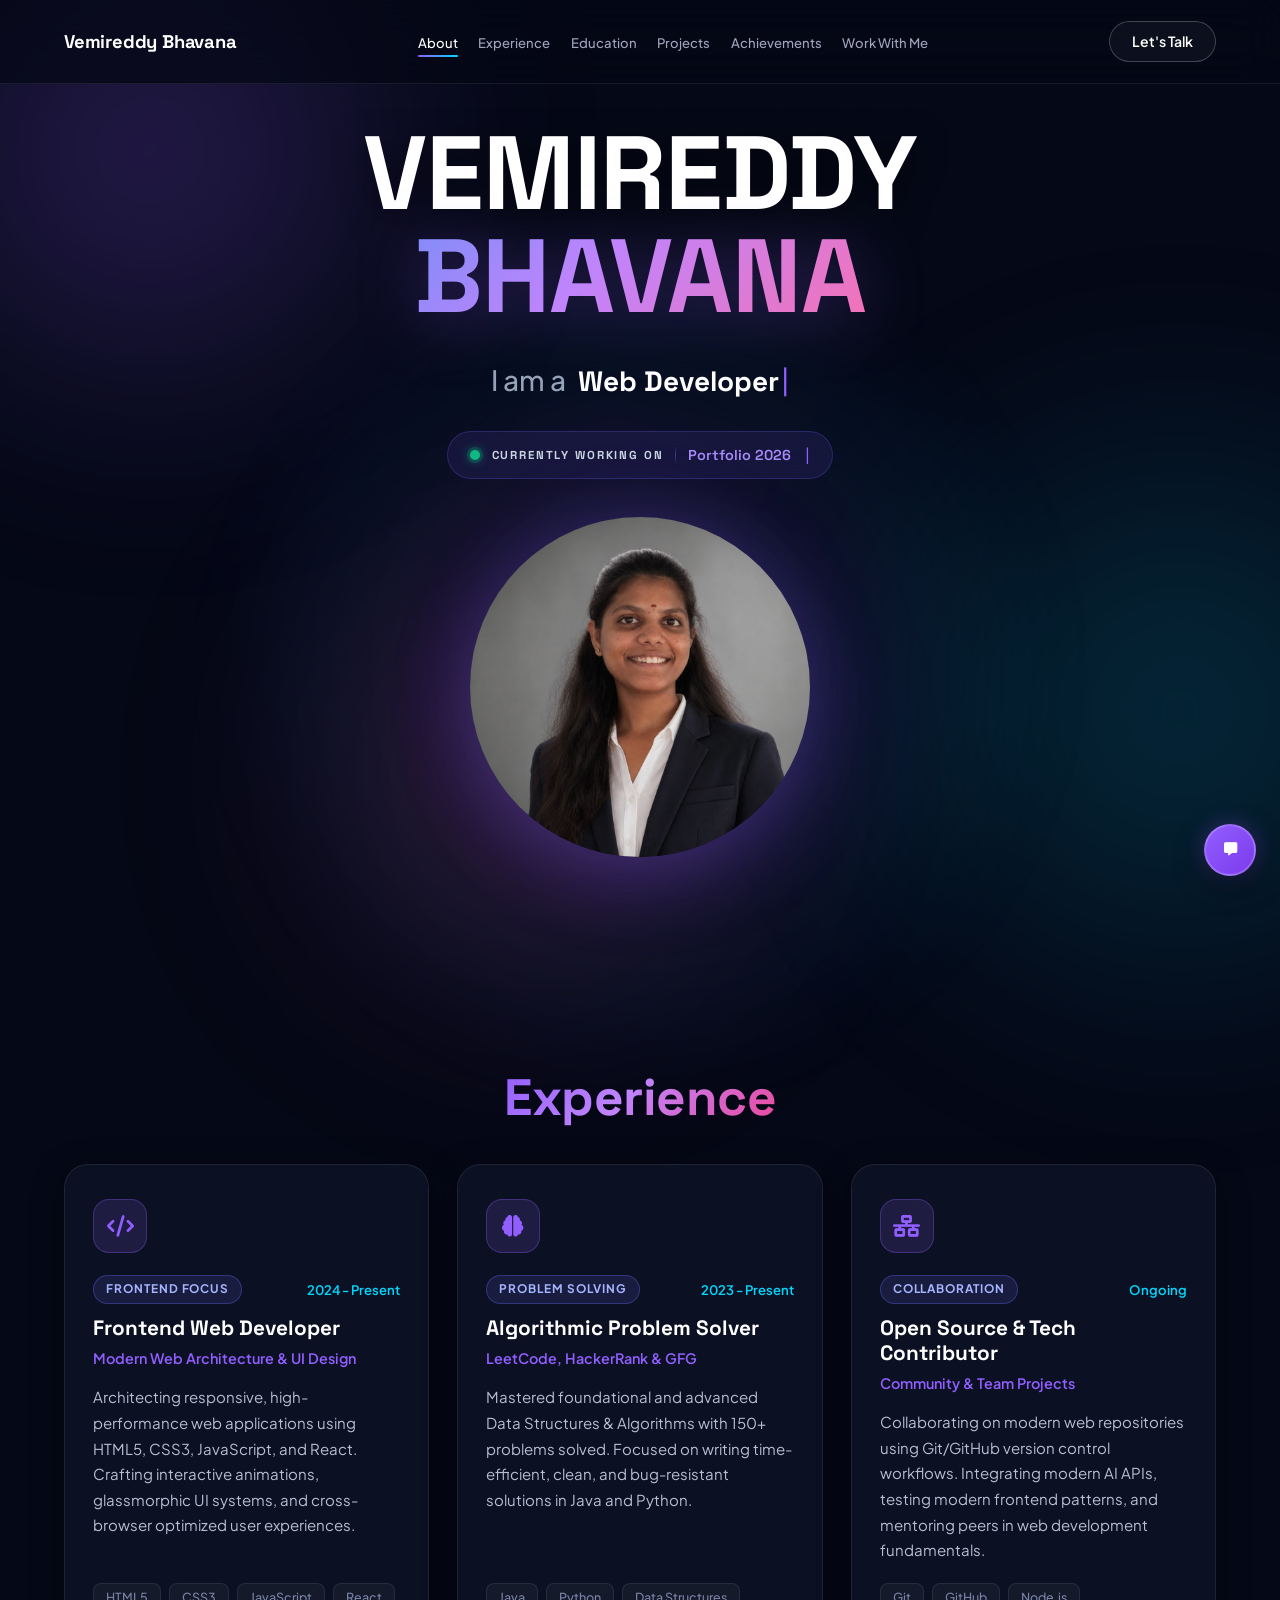
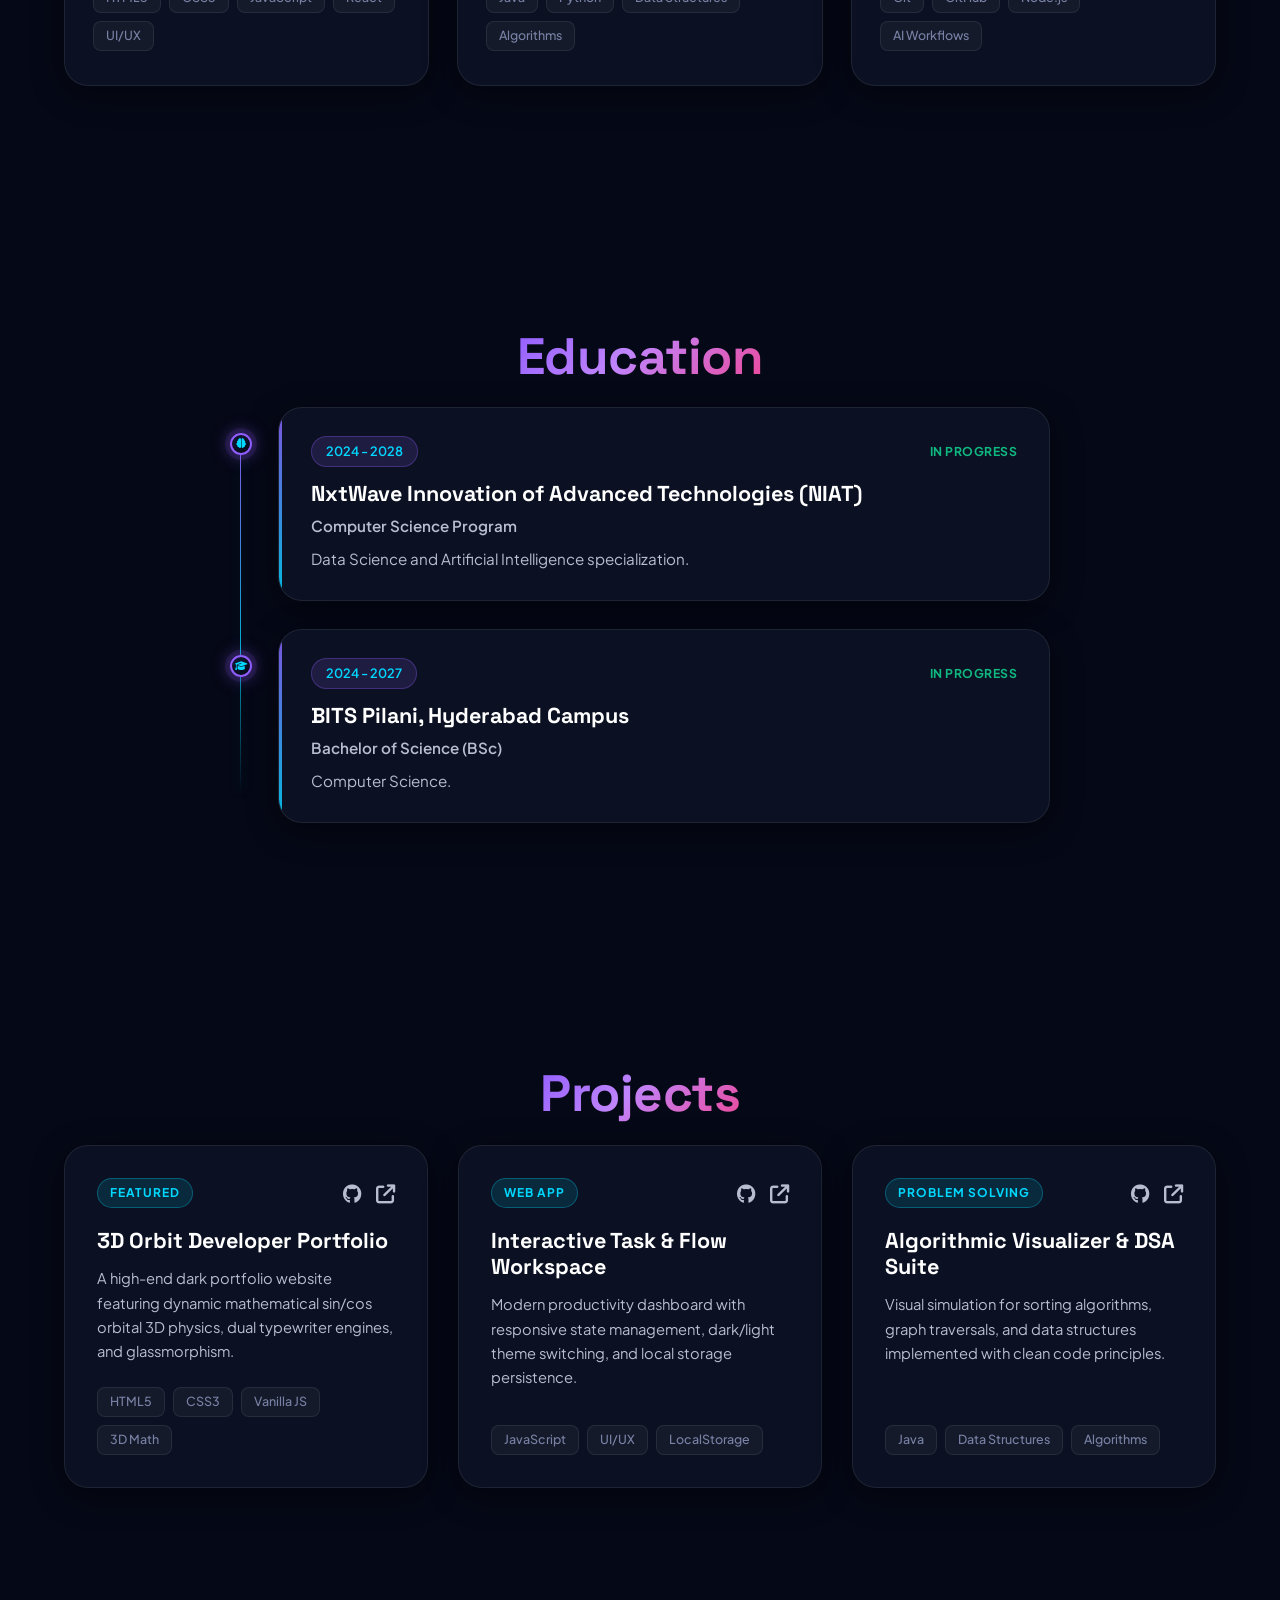
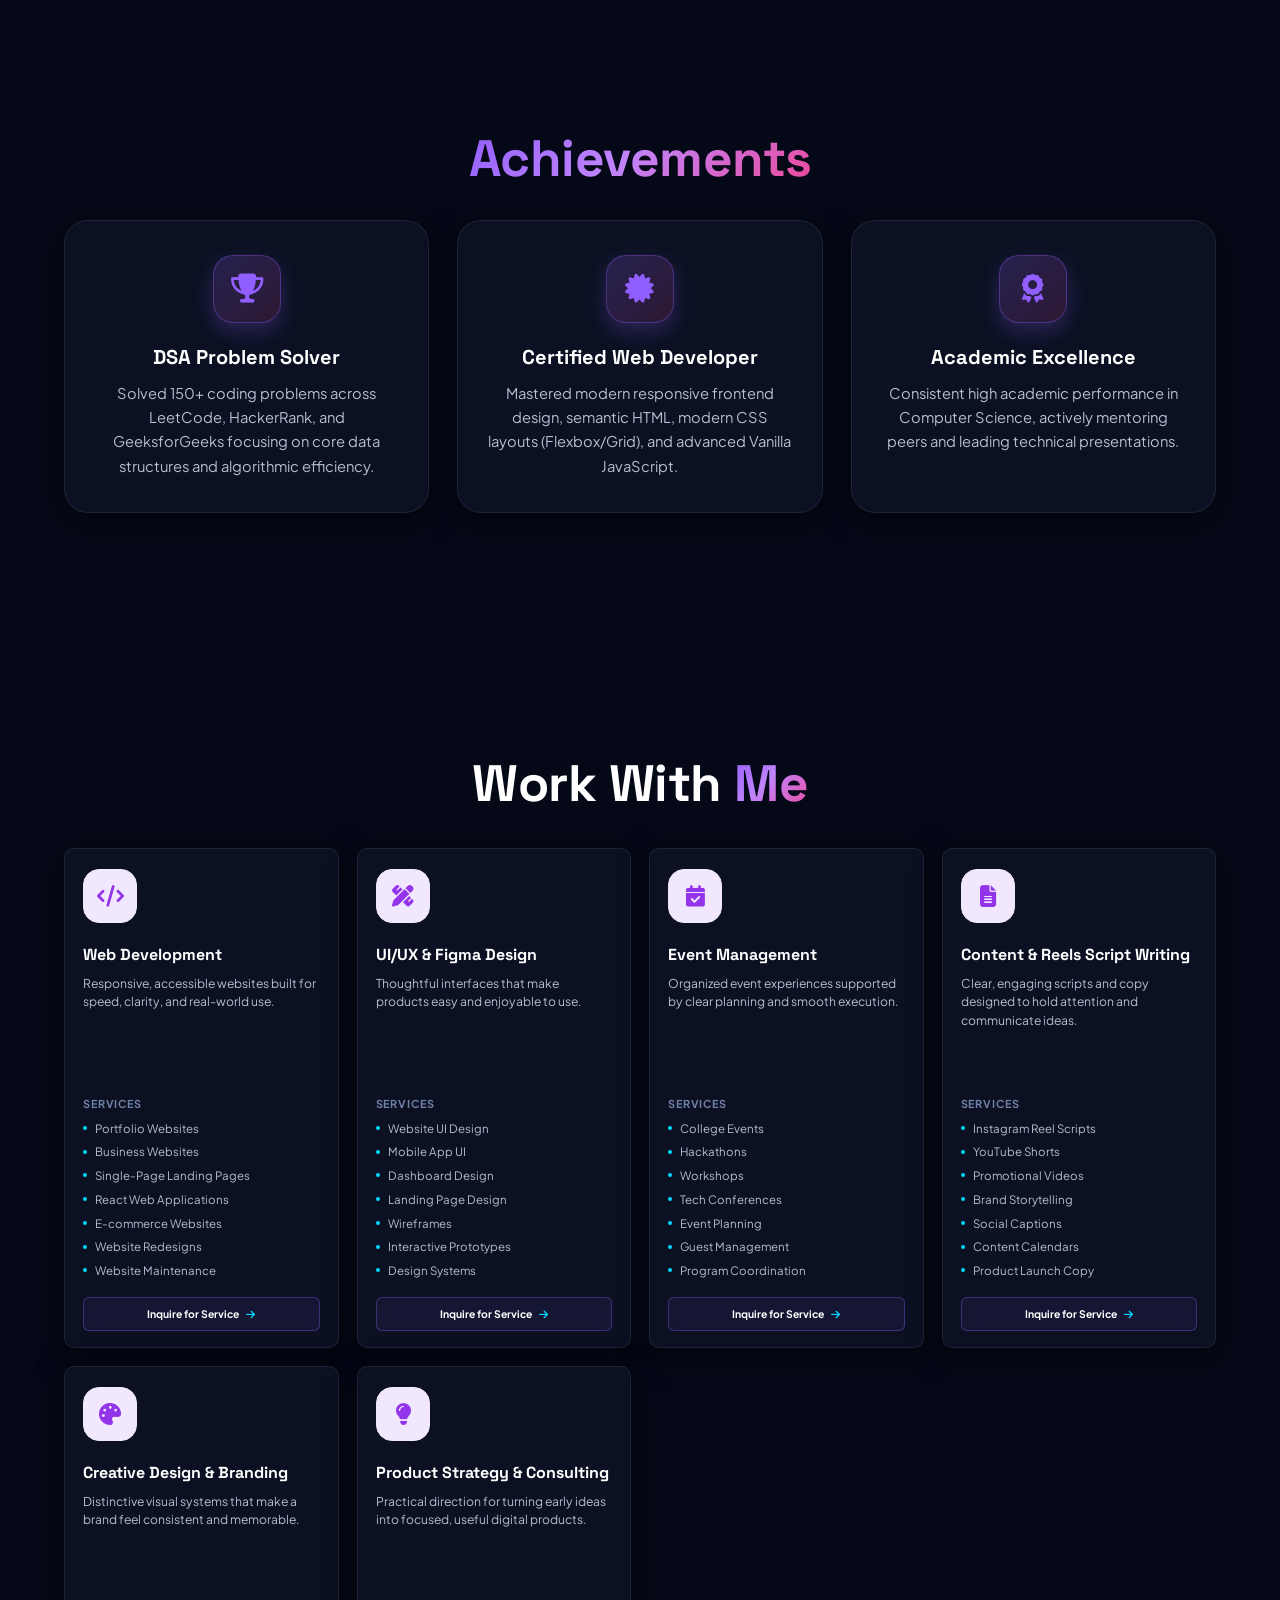
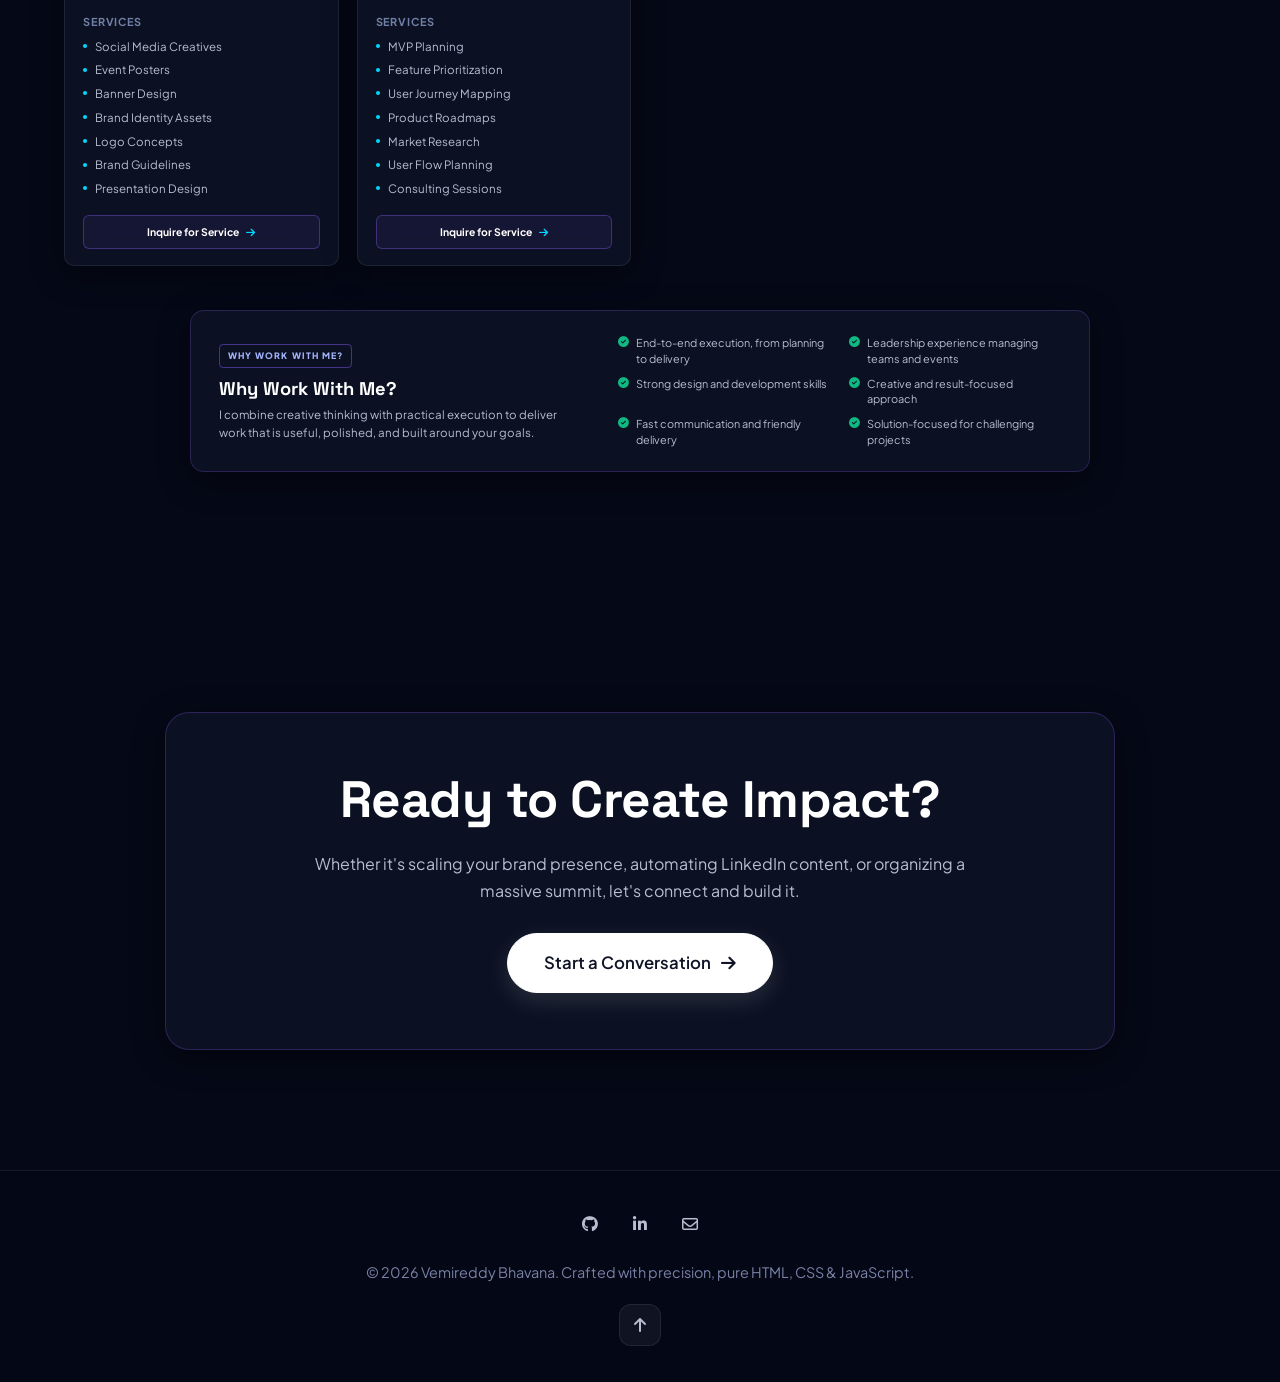
==== commit 2900c46c: "Add portfolio chatbot assistant" ====
--- a/index.html
+++ b/index.html
@@ -230,7 +230,7 @@
                         <div class="project-header">
                             <div class="project-badge">Featured</div>
                             <div class="project-links">
-                                <a href="https://github.com" target="_blank" rel="noopener" aria-label="GitHub Repository"><i class="fa-brands fa-github"></i></a>
+                                <a href="https://github.com/VemireddyBhavana" target="_blank" rel="noopener" aria-label="GitHub Repository"><i class="fa-brands fa-github"></i></a>
                                 <a href="#about" aria-label="Live Demo"><i class="fa-solid fa-arrow-up-right-from-square"></i></a>
                             </div>
                         </div>
@@ -251,7 +251,7 @@
                         <div class="project-header">
                             <div class="project-badge">Web App</div>
                             <div class="project-links">
-                                <a href="https://github.com" target="_blank" rel="noopener" aria-label="GitHub Repository"><i class="fa-brands fa-github"></i></a>
+                                <a href="https://github.com/VemireddyBhavana" target="_blank" rel="noopener" aria-label="GitHub Repository"><i class="fa-brands fa-github"></i></a>
                                 <a href="#contact" aria-label="Live Demo"><i class="fa-solid fa-arrow-up-right-from-square"></i></a>
                             </div>
                         </div>
@@ -271,7 +271,7 @@
                         <div class="project-header">
                             <div class="project-badge">Problem Solving</div>
                             <div class="project-links">
-                                <a href="https://github.com" target="_blank" rel="noopener" aria-label="GitHub Repository"><i class="fa-brands fa-github"></i></a>
+                                <a href="https://github.com/VemireddyBhavana" target="_blank" rel="noopener" aria-label="GitHub Repository"><i class="fa-brands fa-github"></i></a>
                                 <a href="#contact" aria-label="Live Demo"><i class="fa-solid fa-arrow-up-right-from-square"></i></a>
                             </div>
                         </div>
@@ -477,32 +477,16 @@
                 <div class="contact-box glass-card">
                     <div class="contact-content text-center">
                         <h2 class="section-heading">
-                            Interested in <span class="gradient-text">Working Together?</span>
+                            Ready to Create Impact?
                         </h2>
                         <p class="contact-desc">
-                            Whether you have an exciting project idea, an internship opportunity, or simply want to connect and talk tech, my inbox is always open!
+                            Whether it's scaling your brand presence, automating LinkedIn content, or organizing a massive summit, let's connect and build it.
                         </p>
 
                         <div class="contact-action-group">
-                            <a href="mailto:bhavana@example.com" class="btn btn-primary btn-large">
-                                <i class="fa-solid fa-envelope"></i>
-                                <span>Send an Email</span>
-                            </a>
-                            <a href="#about" class="btn btn-glass btn-large">
-                                <i class="fa-solid fa-file-lines"></i>
-                                <span>View Resume</span>
-                            </a>
-                        </div>
-
-                        <div class="social-links-row">
-                            <a href="https://github.com" target="_blank" rel="noopener" class="social-bubble" aria-label="GitHub">
-                                <i class="fa-brands fa-github"></i>
-                            </a>
-                            <a href="https://linkedin.com" target="_blank" rel="noopener" class="social-bubble" aria-label="LinkedIn">
-                                <i class="fa-brands fa-linkedin-in"></i>
-                            </a>
-                            <a href="mailto:bhavana@example.com" class="social-bubble" aria-label="Email">
-                                <i class="fa-regular fa-envelope"></i>
+                            <a href="#contact" class="btn btn-large start-conversation-btn">
+                                <span>Start a Conversation</span>
+                                <i class="fa-solid fa-arrow-right"></i>
                             </a>
                         </div>
                     </div>
@@ -568,11 +552,52 @@
         </div>
     </div>
 
+    <div class="chat-widget" id="chat-widget">
+        <section class="chat-panel" id="chat-panel" aria-label="Portfolio assistant" aria-hidden="true">
+            <div class="chat-header">
+                <div class="chat-avatar"><i class="fa-solid fa-sparkles"></i></div>
+                <div>
+                    <h2>Bhavana's Assistant</h2>
+                    <p><span class="chat-status-dot"></span>Online now</p>
+                </div>
+                <button class="chat-close" type="button" aria-label="Close chatbot">
+                    <i class="fa-solid fa-xmark"></i>
+                </button>
+            </div>
+            <div class="chat-messages" id="chat-messages" aria-live="polite">
+                <div class="chat-message chat-message-bot">Hi! I can help you explore Bhavana's services, experience, or ways to get in touch.</div>
+            </div>
+            <div class="chat-prompts" aria-label="Quick questions">
+                <button type="button" data-chat-prompt="What services do you offer?">Services</button>
+                <button type="button" data-chat-prompt="Tell me about your experience.">Experience</button>
+                <button type="button" data-chat-prompt="How can I contact you?">Contact</button>
+            </div>
+            <form class="chat-form" id="chat-form">
+                <input id="chat-input" type="text" placeholder="Ask me anything..." autocomplete="off" aria-label="Chat message">
+                <button type="submit" aria-label="Send chat message"><i class="fa-solid fa-paper-plane"></i></button>
+            </form>
+        </section>
+        <button class="chat-launcher" type="button" aria-label="Open chatbot" aria-expanded="false" aria-controls="chat-panel">
+            <i class="fa-solid fa-message"></i>
+        </button>
+    </div>
+
     <!-- ==========================================
                         FOOTER
     =========================================== -->
     <footer class="footer">
         <div class="container footer-content">
+            <div class="social-links-row footer-social-links">
+                <a href="https://github.com/VemireddyBhavana" target="_blank" rel="noopener" class="social-bubble" aria-label="GitHub">
+                    <i class="fa-brands fa-github"></i>
+                </a>
+                <a href="https://www.linkedin.com/in/vemireddy-bhavana/" target="_blank" rel="noopener" class="social-bubble" aria-label="LinkedIn">
+                    <i class="fa-brands fa-linkedin-in"></i>
+                </a>
+                <a href="https://mail.google.com/mail/u/0/?fs=1&amp;to=bhavanavemireddy6@gmail.com&amp;tf=cm" target="_blank" rel="noopener" class="social-bubble" aria-label="Email">
+                    <i class="fa-regular fa-envelope"></i>
+                </a>
+            </div>
             <p>&copy; 2026 Vemireddy Bhavana. Crafted with precision, pure HTML, CSS & JavaScript.</p>
             <a href="#about" class="back-to-top" aria-label="Back to Top">
                 <i class="fa-solid fa-arrow-up"></i>
--- a/style.css
+++ b/style.css
@@ -1770,17 +1770,17 @@
    13. WORK WITH ME / CONTACT
    ========================================== */
 .contact-box {
-    padding: 70px 40px;
-    max-width: 860px;
+    padding: 56px 32px;
+    max-width: 950px;
     margin: 0 auto;
     border: 1px solid rgba(145, 94, 255, 0.25);
 }
 
 .contact-desc {
-    font-size: 1.1rem;
+    font-size: 1rem;
     color: var(--text-secondary);
-    max-width: 600px;
-    margin: 0 auto 36px;
+    max-width: 680px;
+    margin: 0 auto 28px;
     line-height: 1.7;
 }
 
@@ -1789,7 +1789,23 @@
     gap: 20px;
     justify-content: center;
     flex-wrap: wrap;
-    margin-bottom: 40px;
+    margin-bottom: 0;
+}
+
+.start-conversation-btn {
+    min-width: 244px;
+    background: #ffffff;
+    color: #101426;
+    border: 1px solid #ffffff;
+    border-radius: 999px;
+    box-shadow: 0 8px 24px rgba(255, 255, 255, 0.12);
+}
+
+.start-conversation-btn:hover {
+    background: #EDE9FE;
+    border-color: #EDE9FE;
+    color: #101426;
+    transform: translateY(-3px);
 }
 
 .social-links-row {
@@ -1999,6 +2015,209 @@
     overflow: hidden;
 }
 
+.chat-widget {
+    position: fixed;
+    right: 24px;
+    bottom: 24px;
+    z-index: 1100;
+}
+
+.chat-panel {
+    position: absolute;
+    right: 0;
+    bottom: 72px;
+    display: flex;
+    flex-direction: column;
+    width: 360px;
+    height: 500px;
+    overflow: hidden;
+    border: 1px solid rgba(145, 94, 255, 0.3);
+    border-radius: 16px;
+    background: linear-gradient(145deg, rgba(17, 24, 50, 0.98), rgba(8, 12, 30, 0.98));
+    box-shadow: 0 22px 70px rgba(0, 0, 0, 0.7), 0 0 30px rgba(145, 94, 255, 0.16);
+    opacity: 0;
+    visibility: hidden;
+    pointer-events: none;
+    transform: translateY(12px) scale(0.97);
+    transform-origin: bottom right;
+    transition: opacity var(--transition-smooth), visibility var(--transition-smooth), transform var(--transition-smooth);
+}
+
+.chat-widget.is-open .chat-panel {
+    opacity: 1;
+    visibility: visible;
+    pointer-events: auto;
+    transform: translateY(0) scale(1);
+}
+
+.chat-header {
+    display: flex;
+    align-items: center;
+    gap: 10px;
+    padding: 16px;
+    border-bottom: 1px solid var(--border-glass);
+    background: rgba(145, 94, 255, 0.08);
+}
+
+.chat-avatar {
+    width: 38px;
+    height: 38px;
+    display: grid;
+    place-items: center;
+    border-radius: 11px;
+    background: linear-gradient(135deg, var(--accent-purple), var(--accent-cyan));
+    color: #ffffff;
+}
+
+.chat-header h2 {
+    font-size: 0.9rem;
+    margin-bottom: 2px;
+}
+
+.chat-header p {
+    display: flex;
+    align-items: center;
+    gap: 5px;
+    color: var(--text-muted);
+    font-size: 0.68rem;
+}
+
+.chat-status-dot {
+    width: 6px;
+    height: 6px;
+    border-radius: 50%;
+    background: var(--accent-green);
+    box-shadow: 0 0 8px var(--accent-green);
+}
+
+.chat-close {
+    width: 30px;
+    height: 30px;
+    margin-left: auto;
+    border: 0;
+    background: transparent;
+    color: var(--text-muted);
+    cursor: pointer;
+    transition: color var(--transition-fast), transform var(--transition-fast);
+}
+
+.chat-close:hover {
+    color: var(--text-primary);
+    transform: rotate(90deg);
+}
+
+.chat-messages {
+    display: flex;
+    flex: 1;
+    flex-direction: column;
+    gap: 10px;
+    overflow-y: auto;
+    padding: 16px;
+}
+
+.chat-message {
+    max-width: 88%;
+    padding: 10px 12px;
+    border-radius: 12px;
+    font-size: 0.76rem;
+    line-height: 1.5;
+}
+
+.chat-message-bot {
+    align-self: flex-start;
+    border: 1px solid rgba(145, 94, 255, 0.18);
+    background: rgba(145, 94, 255, 0.1);
+    color: var(--text-secondary);
+}
+
+.chat-message-user {
+    align-self: flex-end;
+    background: linear-gradient(135deg, var(--accent-purple), #7C3AED);
+    color: #ffffff;
+}
+
+.chat-prompts {
+    display: flex;
+    flex-wrap: wrap;
+    gap: 6px;
+    padding: 0 16px 12px;
+}
+
+.chat-prompts button {
+    padding: 6px 9px;
+    border: 1px solid rgba(145, 94, 255, 0.3);
+    border-radius: 999px;
+    background: transparent;
+    color: #A5B4FC;
+    font: inherit;
+    font-size: 0.66rem;
+    cursor: pointer;
+    transition: var(--transition-fast);
+}
+
+.chat-prompts button:hover {
+    background: rgba(145, 94, 255, 0.16);
+    border-color: var(--accent-purple);
+}
+
+.chat-form {
+    display: flex;
+    gap: 8px;
+    padding: 12px;
+    border-top: 1px solid var(--border-glass);
+}
+
+.chat-form input {
+    min-width: 0;
+    flex: 1;
+    height: 38px;
+    padding: 0 11px;
+    border: 1px solid rgba(148, 163, 184, 0.18);
+    border-radius: 8px;
+    outline: none;
+    background: rgba(15, 23, 52, 0.78);
+    color: var(--text-primary);
+    font: inherit;
+    font-size: 0.74rem;
+}
+
+.chat-form input:focus {
+    border-color: var(--accent-purple);
+}
+
+.chat-form button,
+.chat-launcher {
+    display: grid;
+    place-items: center;
+    border: 0;
+    cursor: pointer;
+    color: #ffffff;
+    background: linear-gradient(135deg, var(--accent-purple), #7C3AED);
+}
+
+.chat-form button {
+    width: 38px;
+    border-radius: 8px;
+}
+
+.chat-launcher {
+    width: 52px;
+    height: 52px;
+    border: 2px solid rgba(255, 255, 255, 0.2);
+    border-radius: 50%;
+    box-shadow: 0 10px 28px rgba(0, 0, 0, 0.5), 0 0 22px rgba(145, 94, 255, 0.35);
+    transition: transform var(--transition-smooth), box-shadow var(--transition-smooth);
+}
+
+.chat-launcher:hover {
+    transform: translateY(-3px) scale(1.04);
+    box-shadow: 0 14px 32px rgba(0, 0, 0, 0.55), 0 0 28px rgba(145, 94, 255, 0.52);
+}
+
+.chat-widget.is-open .chat-launcher i::before {
+    content: '\f00d';
+}
+
 /* ==========================================
    14. FOOTER
    ========================================== */
@@ -2012,10 +2231,24 @@
 
 .footer-content {
     display: flex;
-    justify-content: space-between;
+    flex-direction: column;
+    justify-content: center;
     align-items: center;
     flex-wrap: wrap;
     gap: 20px;
+    text-align: center;
+}
+
+.footer-social-links {
+    gap: 16px;
+}
+
+.footer-social-links .social-bubble {
+    width: 34px;
+    height: 34px;
+    border: 0;
+    background: transparent;
+    font-size: 1rem;
 }
 
 .footer-content p {
@@ -2221,6 +2454,17 @@
 }
 
 @media (max-width: 480px) {
+    .chat-widget {
+        right: 16px;
+        bottom: 16px;
+    }
+
+    .chat-panel {
+        right: -4px;
+        width: min(360px, calc(100vw - 32px));
+        height: min(500px, 70vh);
+    }
+
     .work-grid {
         grid-template-columns: 1fr;
     }
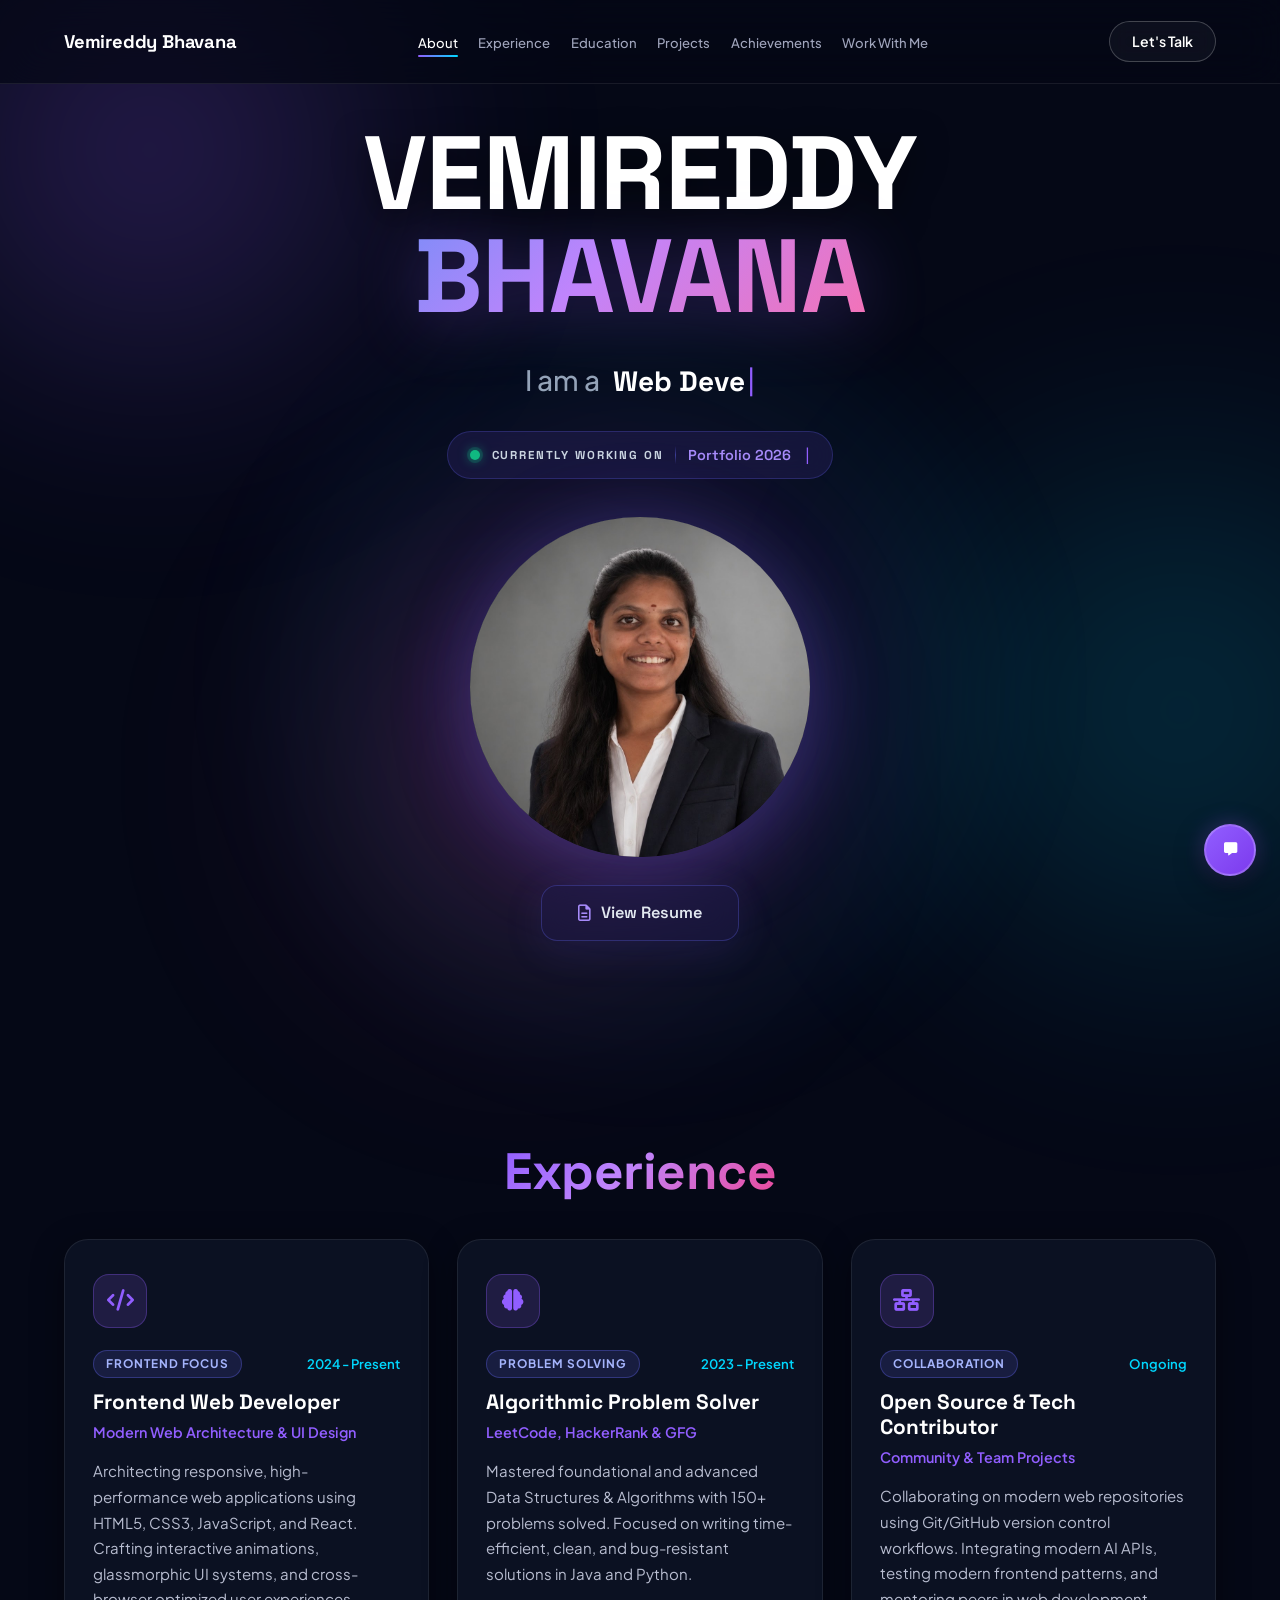
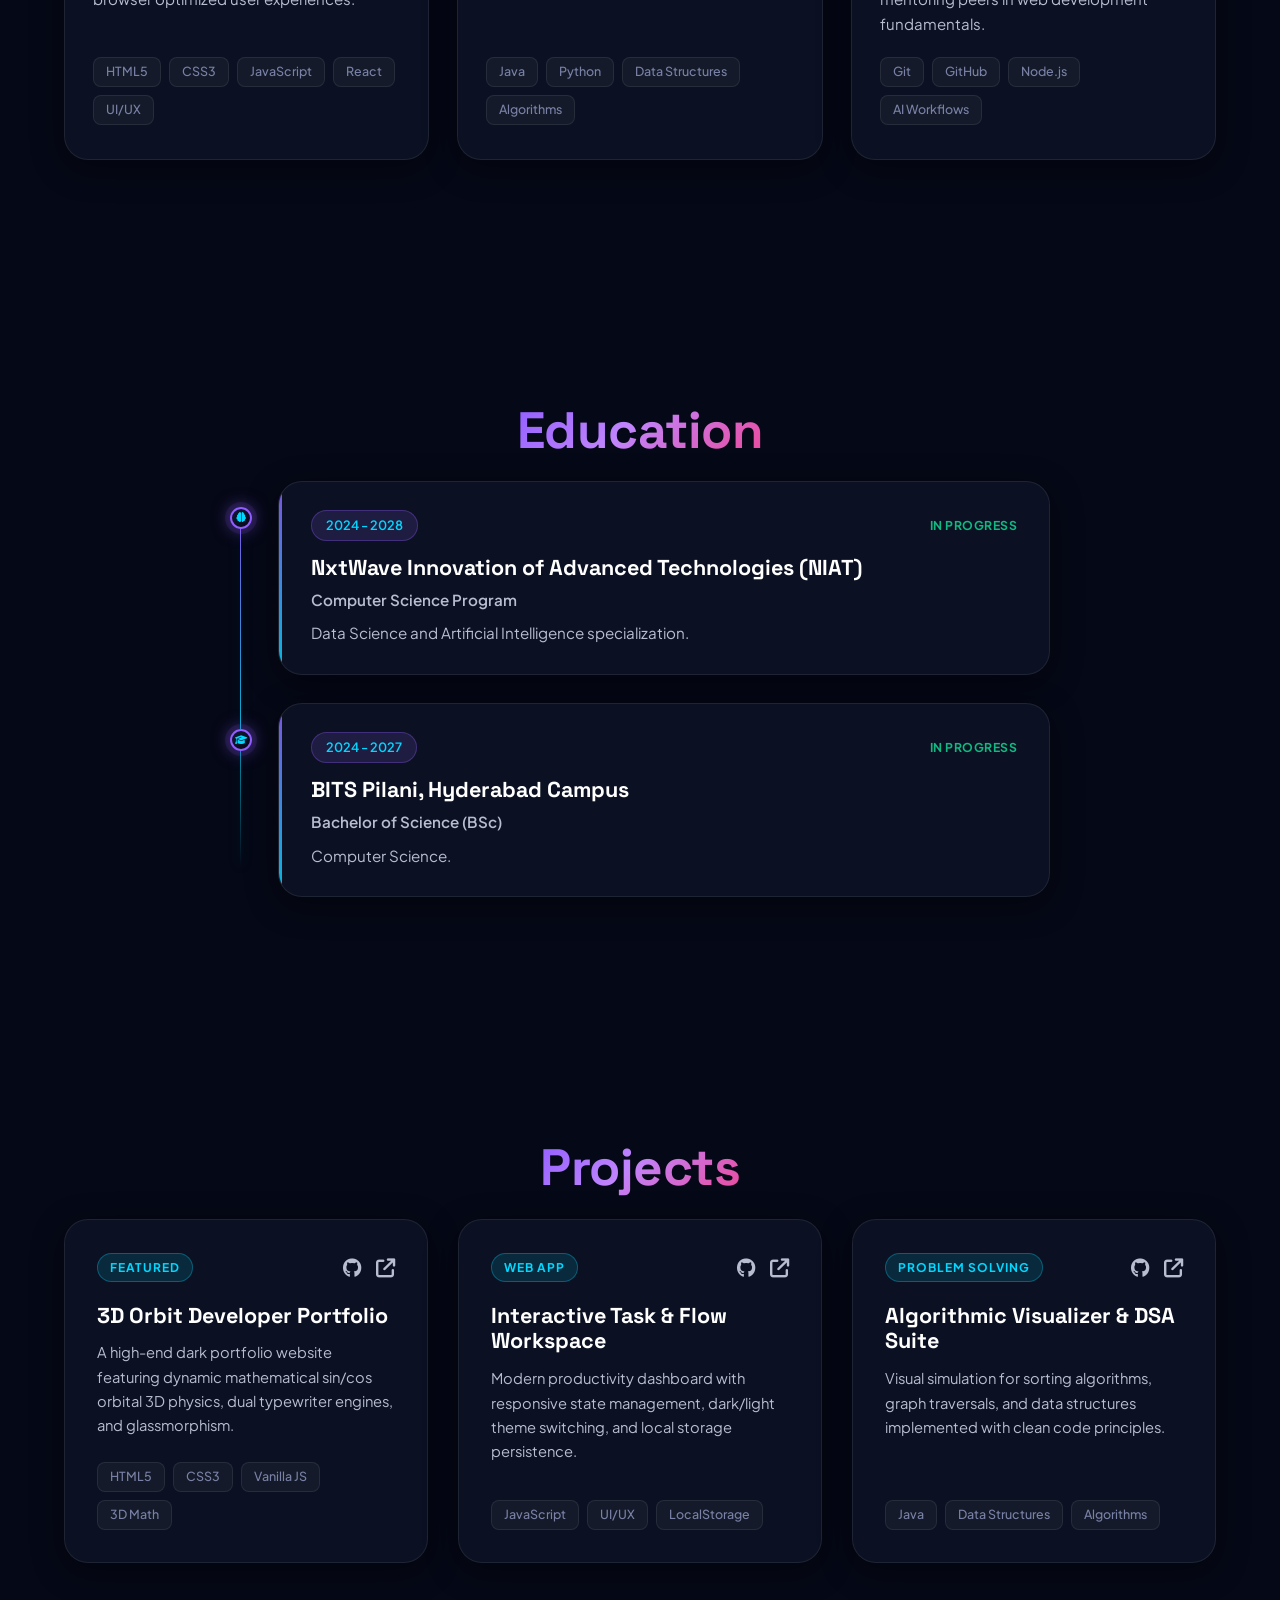
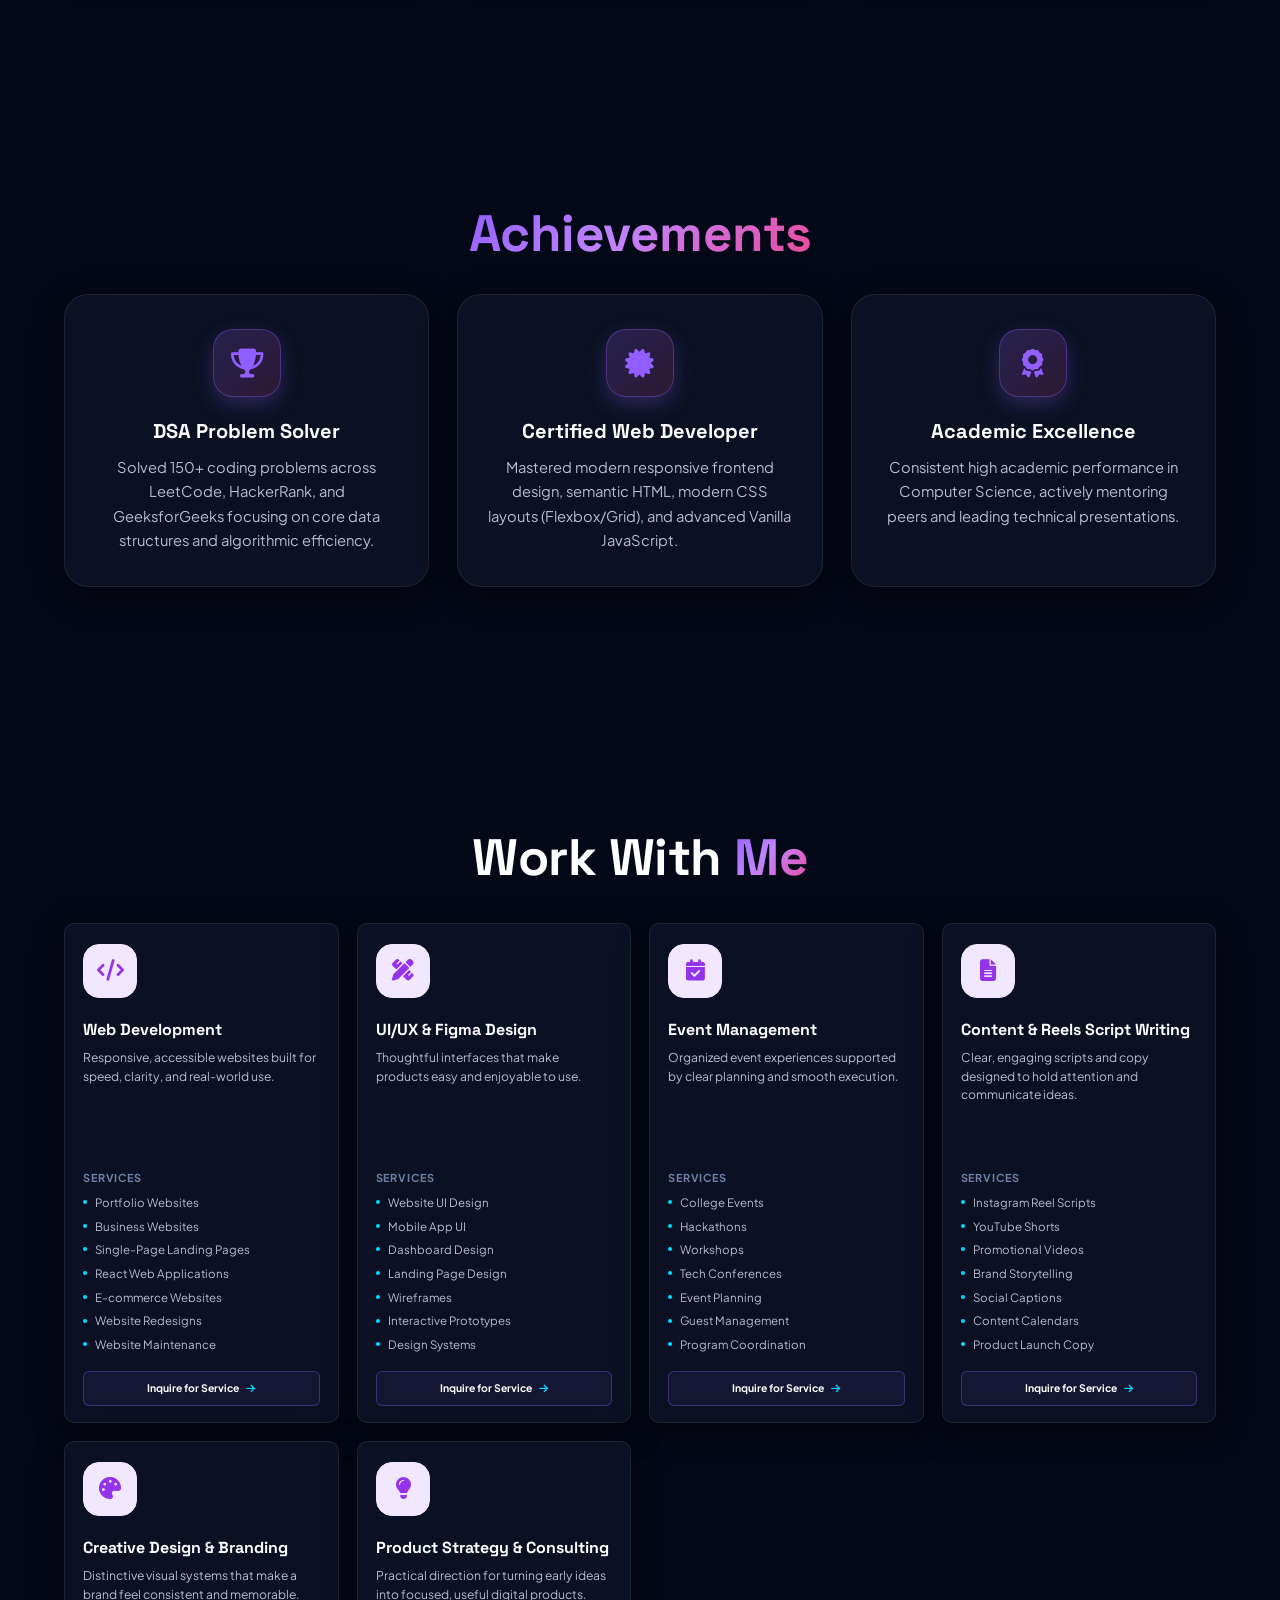
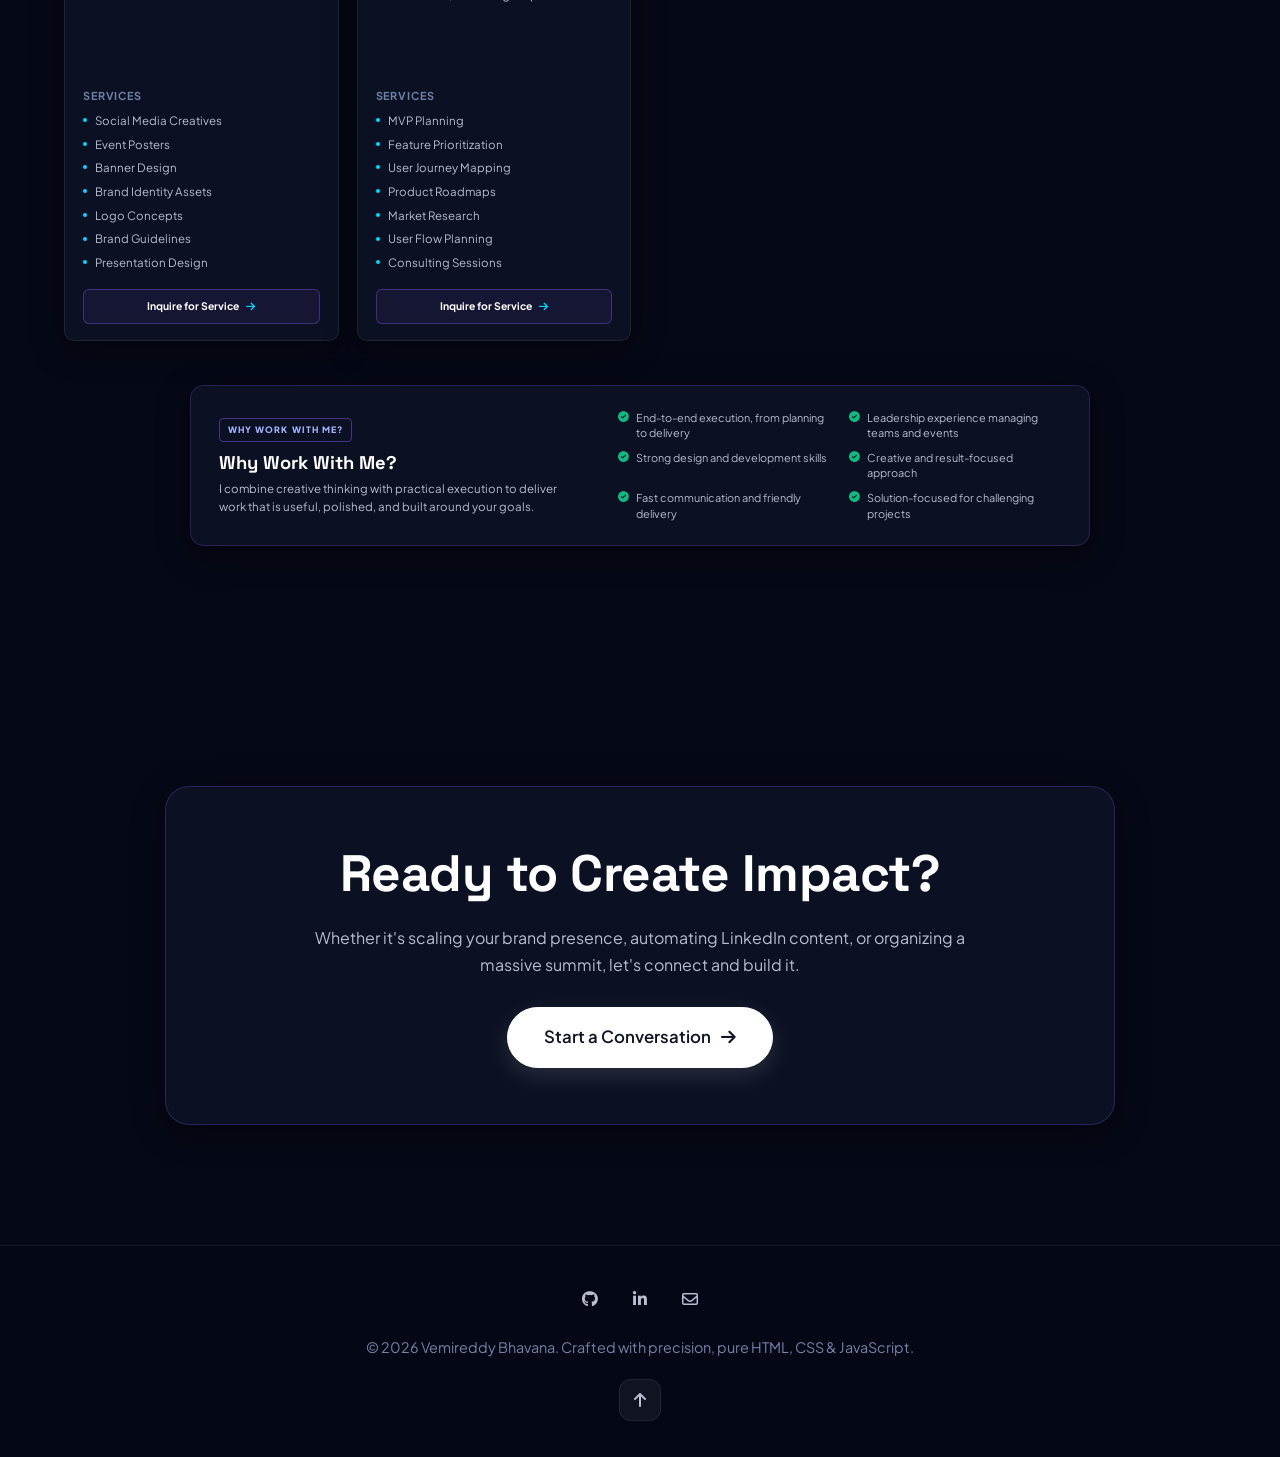
==== commit d1b6f43a: "Add downloadable resume" ====
--- a/index.html
+++ b/index.html
@@ -91,6 +91,11 @@
                             <img src="images/profile.jpg" alt="Vemireddy Bhavana" class="about-photo-img">
                         </div>
                     </div>
+
+                    <a class="about-resume-btn" href="resume.html" download="Vemireddy-Bhavana-Resume.html">
+                        <i class="fa-regular fa-file-lines"></i>
+                        <span>View Resume</span>
+                    </a>
 
                 </div>
 
--- a/style.css
+++ b/style.css
@@ -886,7 +886,7 @@
     position: relative;
     width: clamp(220px, 32vw, 340px);
     height: clamp(220px, 32vw, 340px);
-    margin-bottom: 10px;
+    margin-bottom: 28px;
     display: flex;
     align-items: center;
     justify-content: center;
